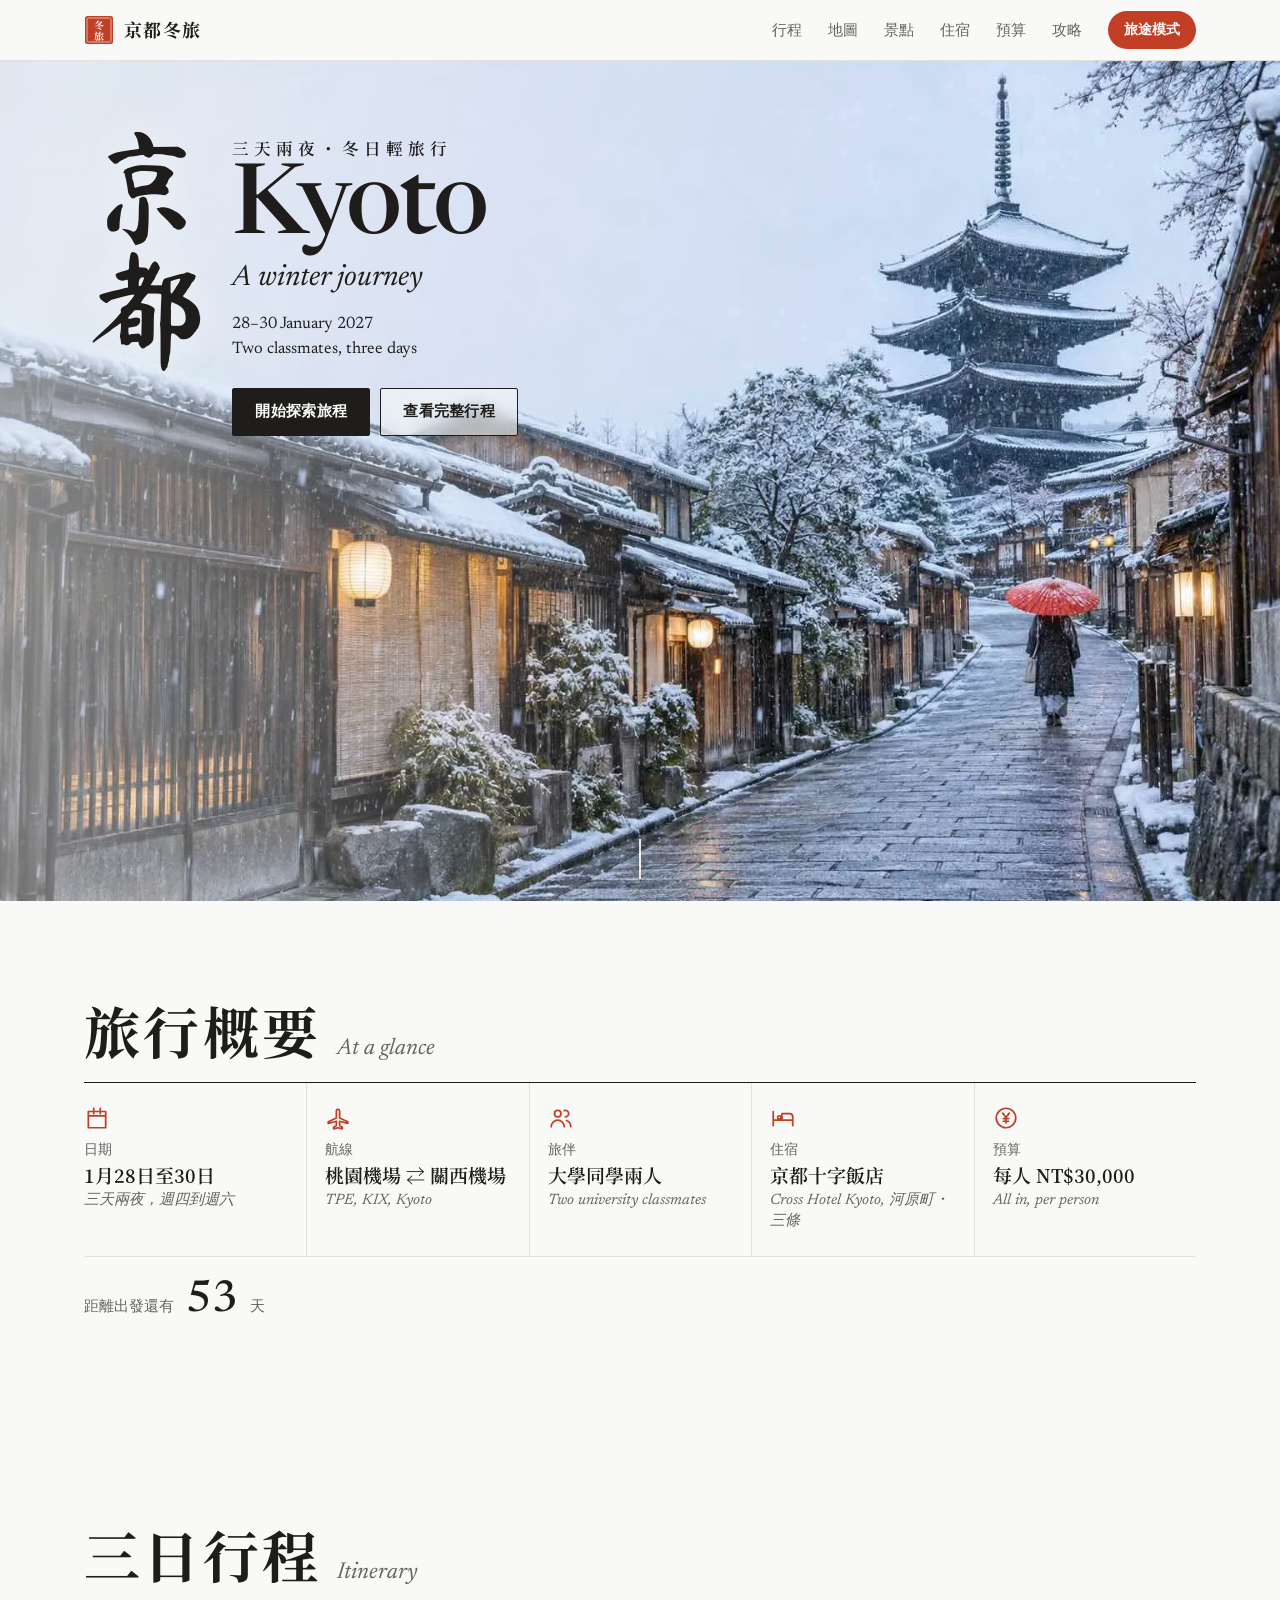
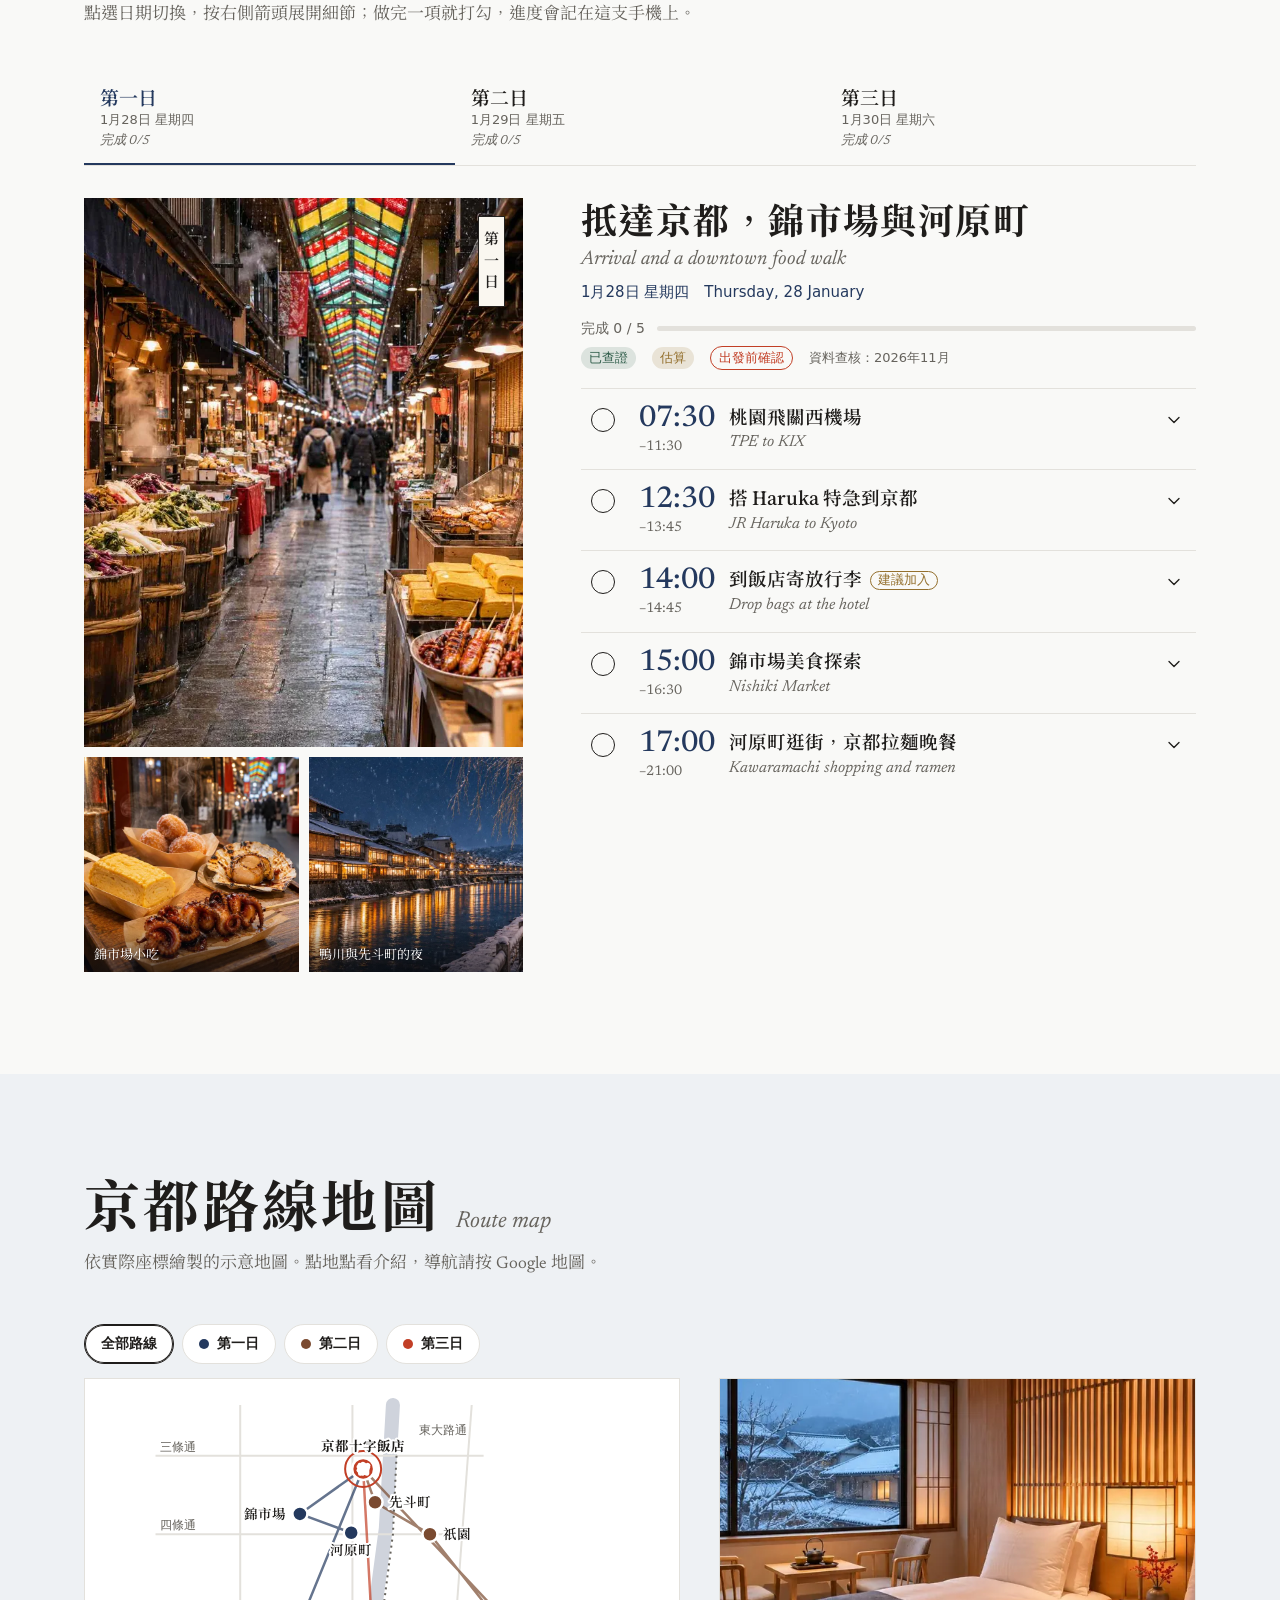
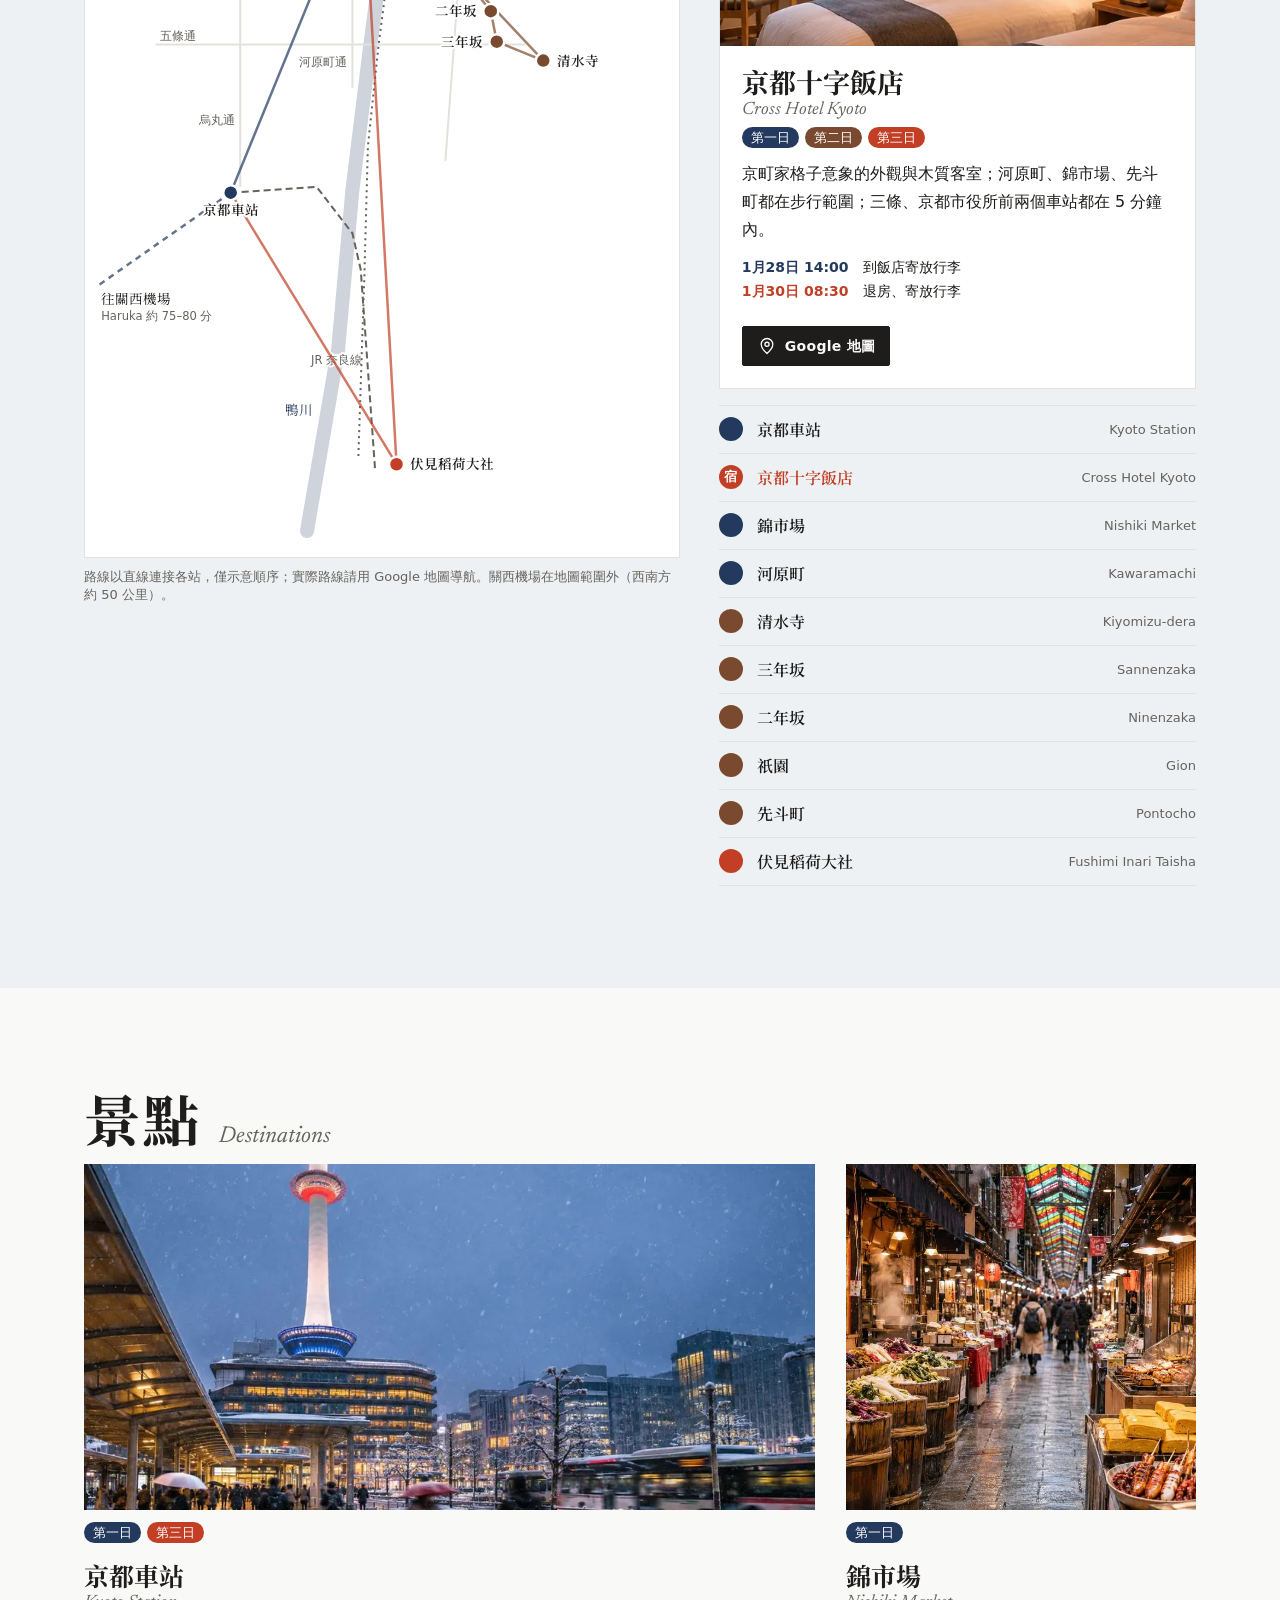
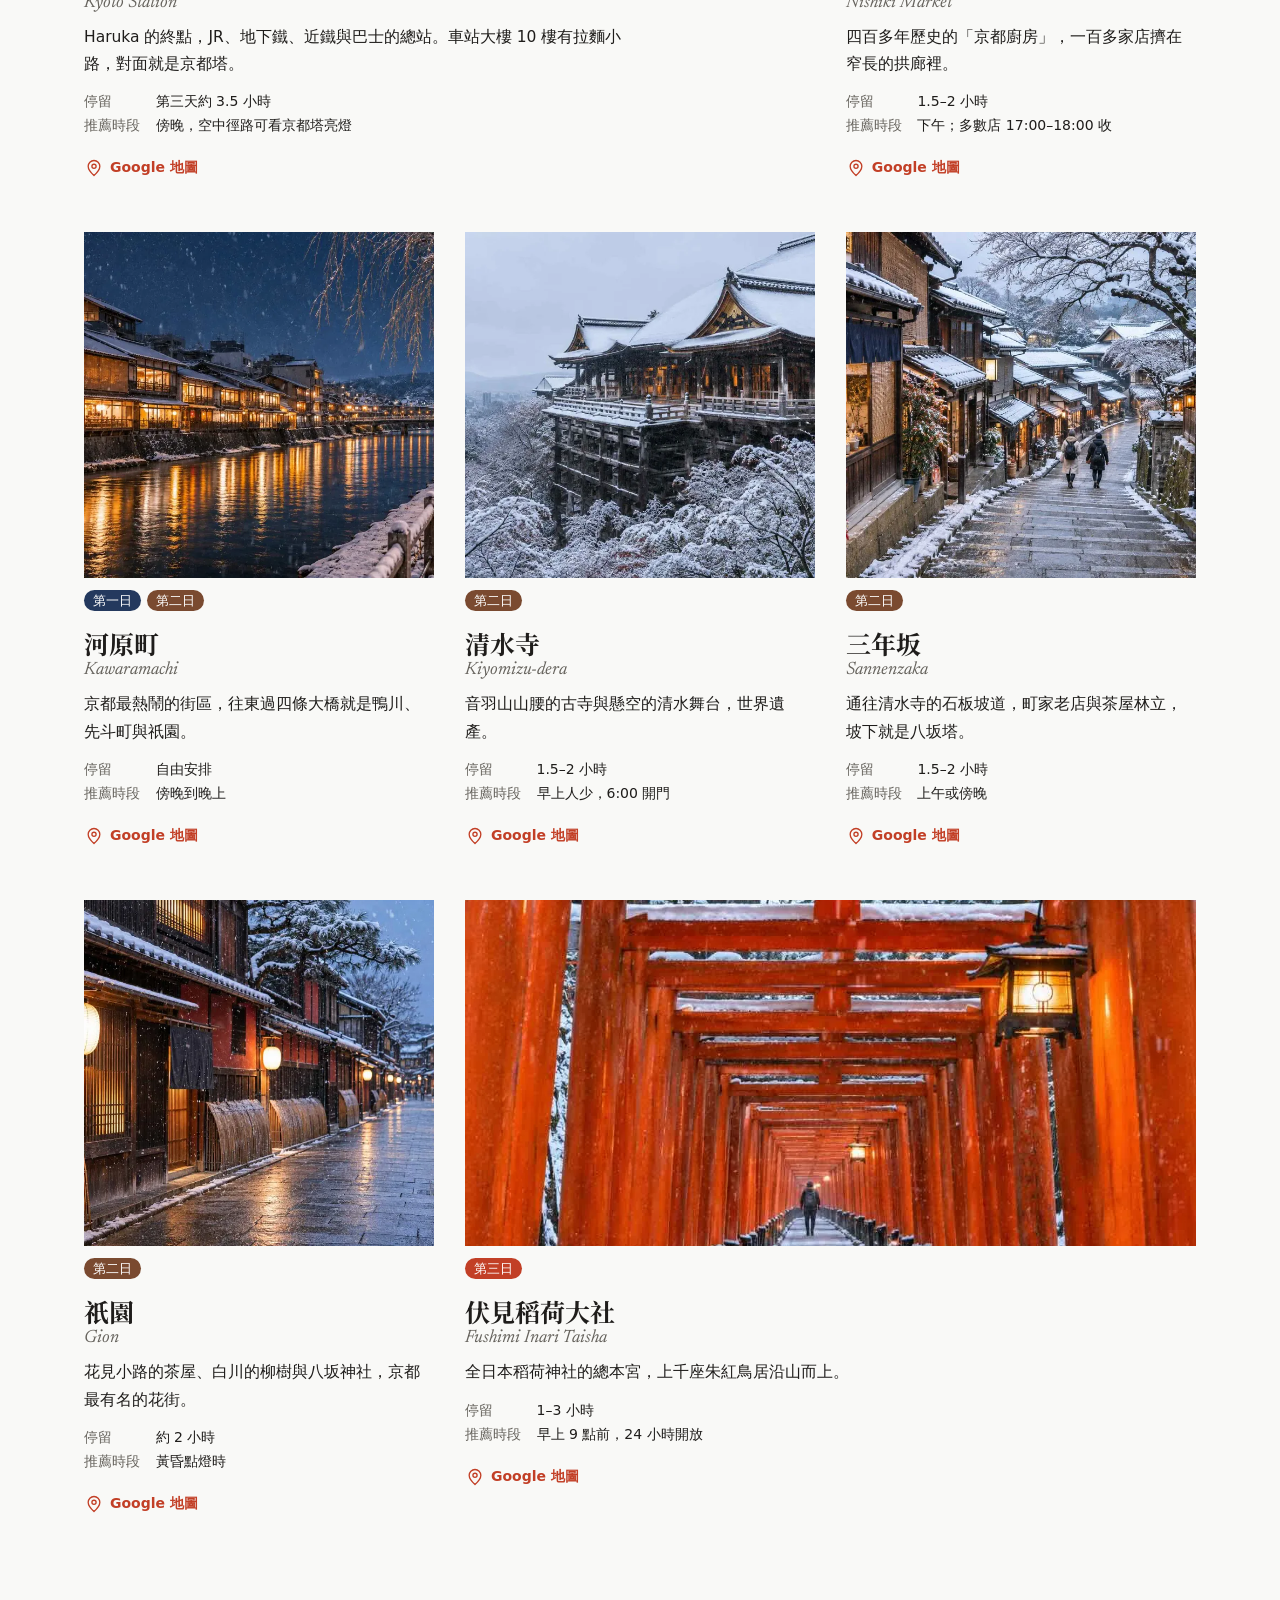
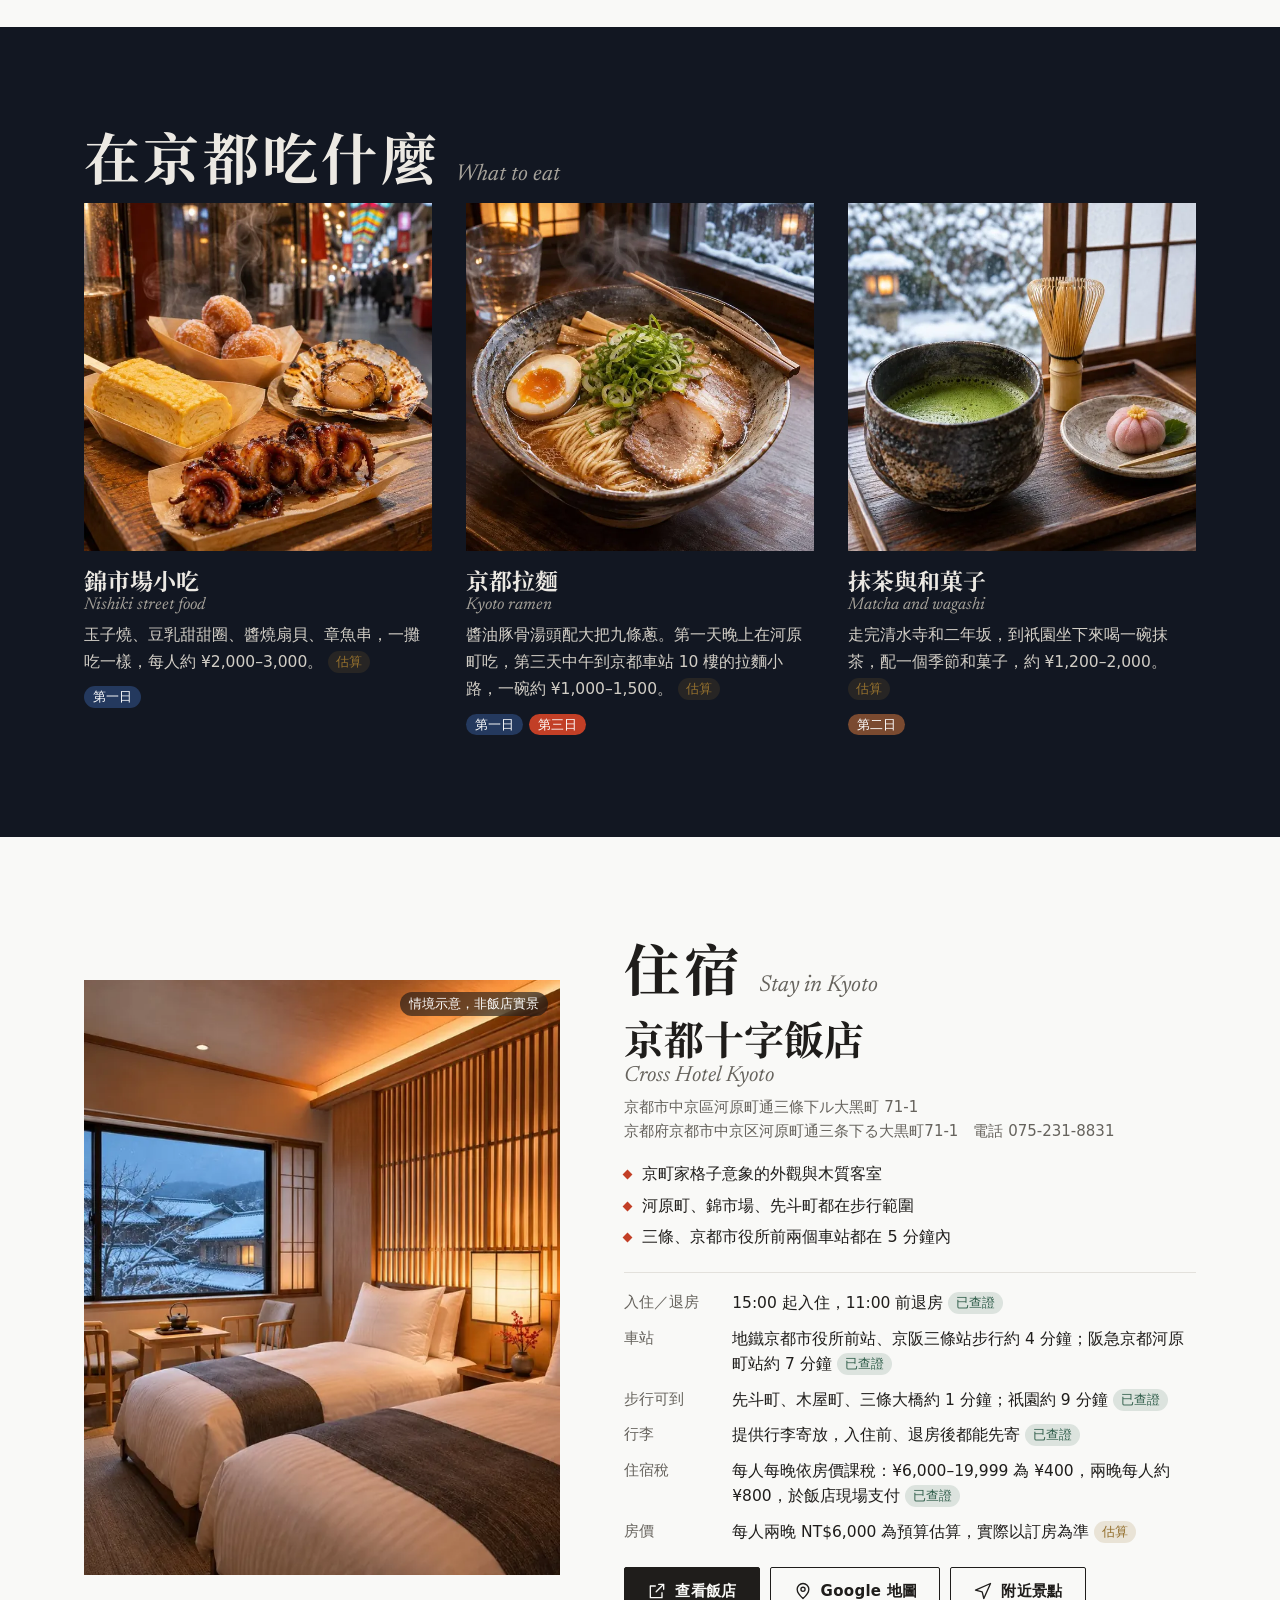
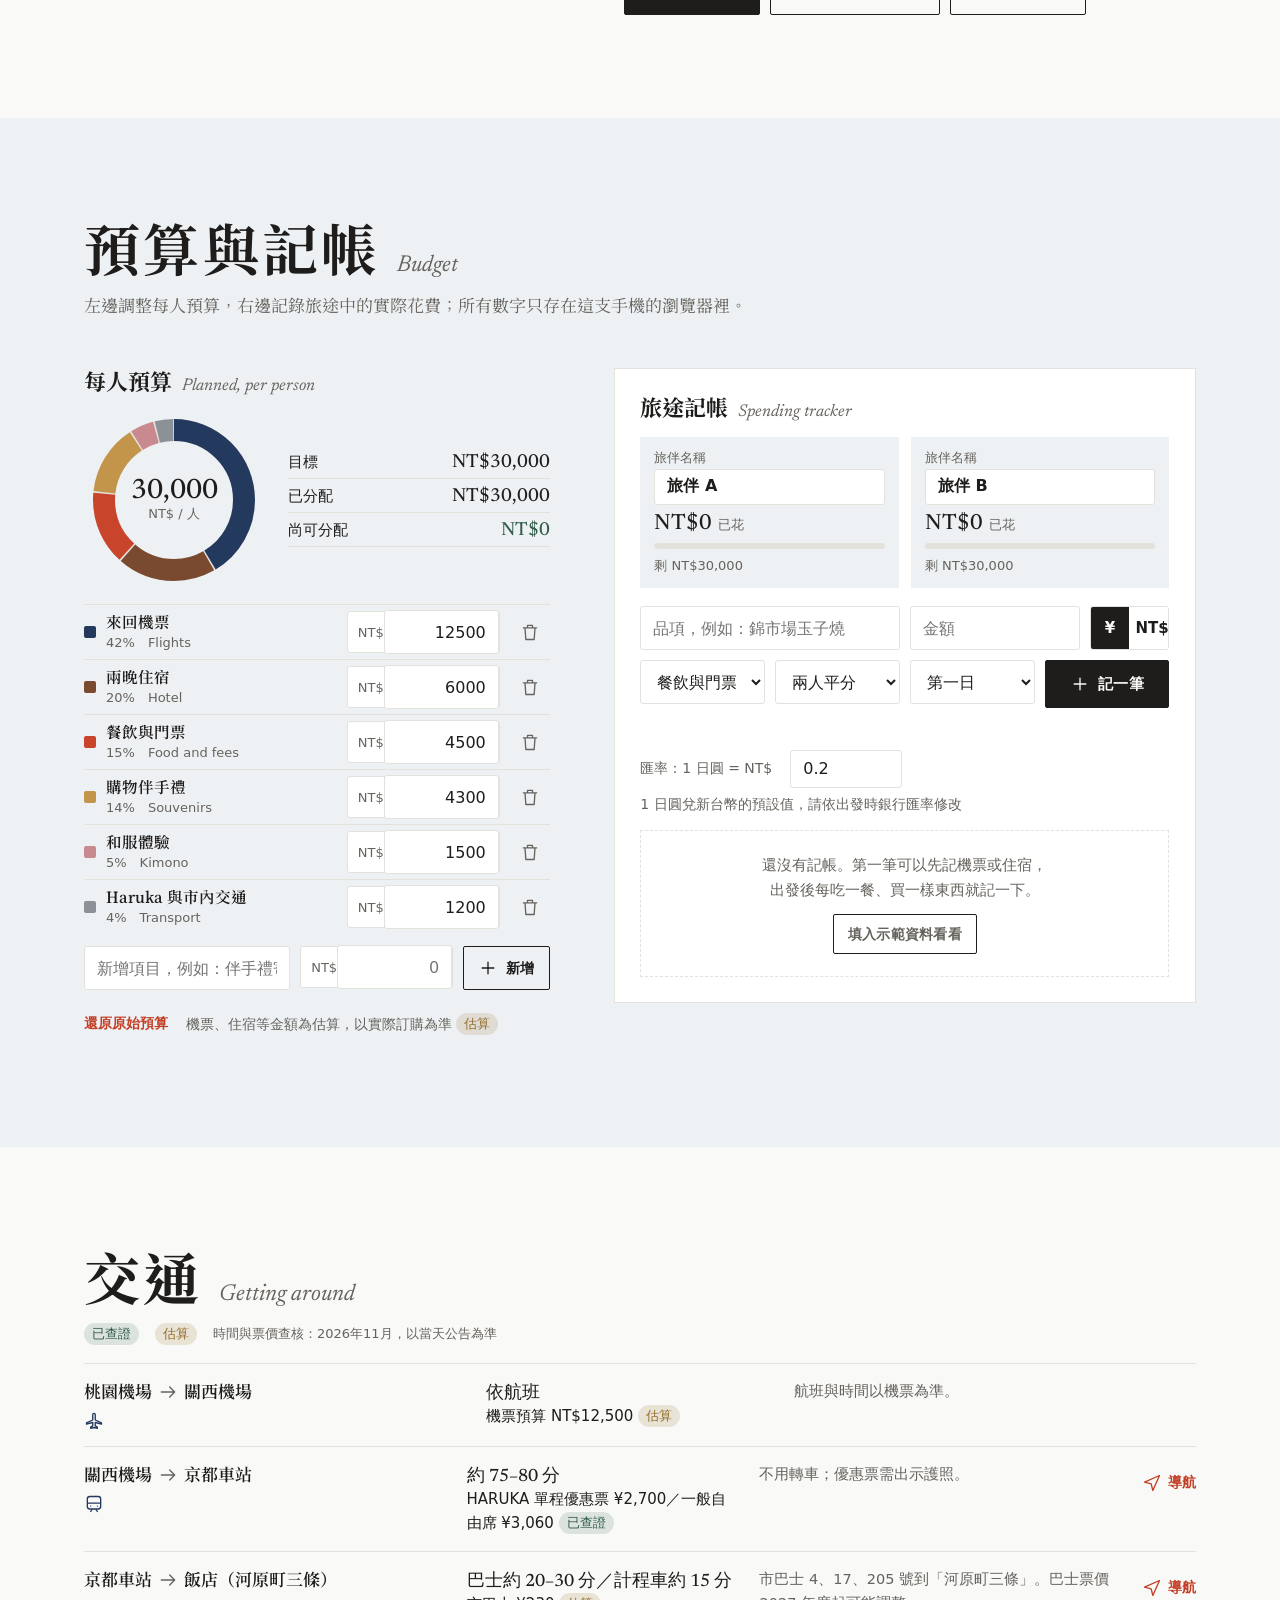
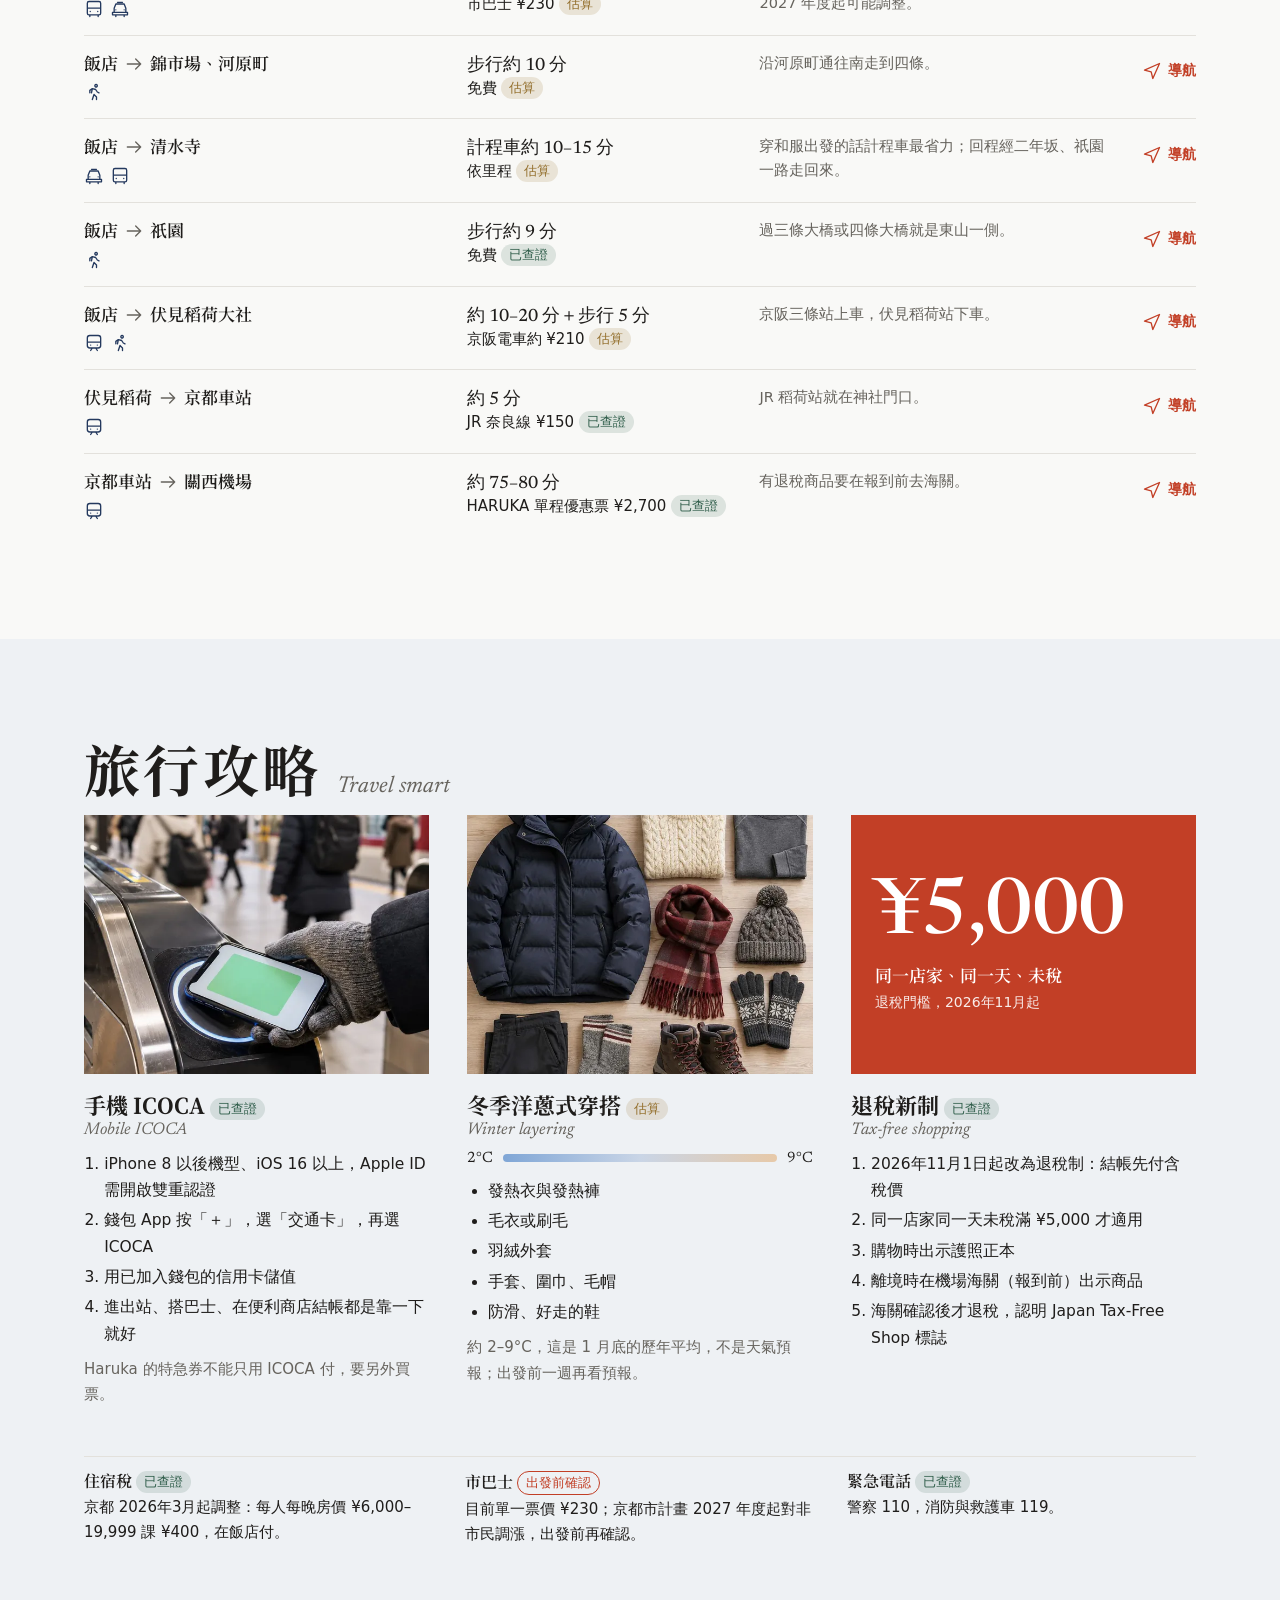
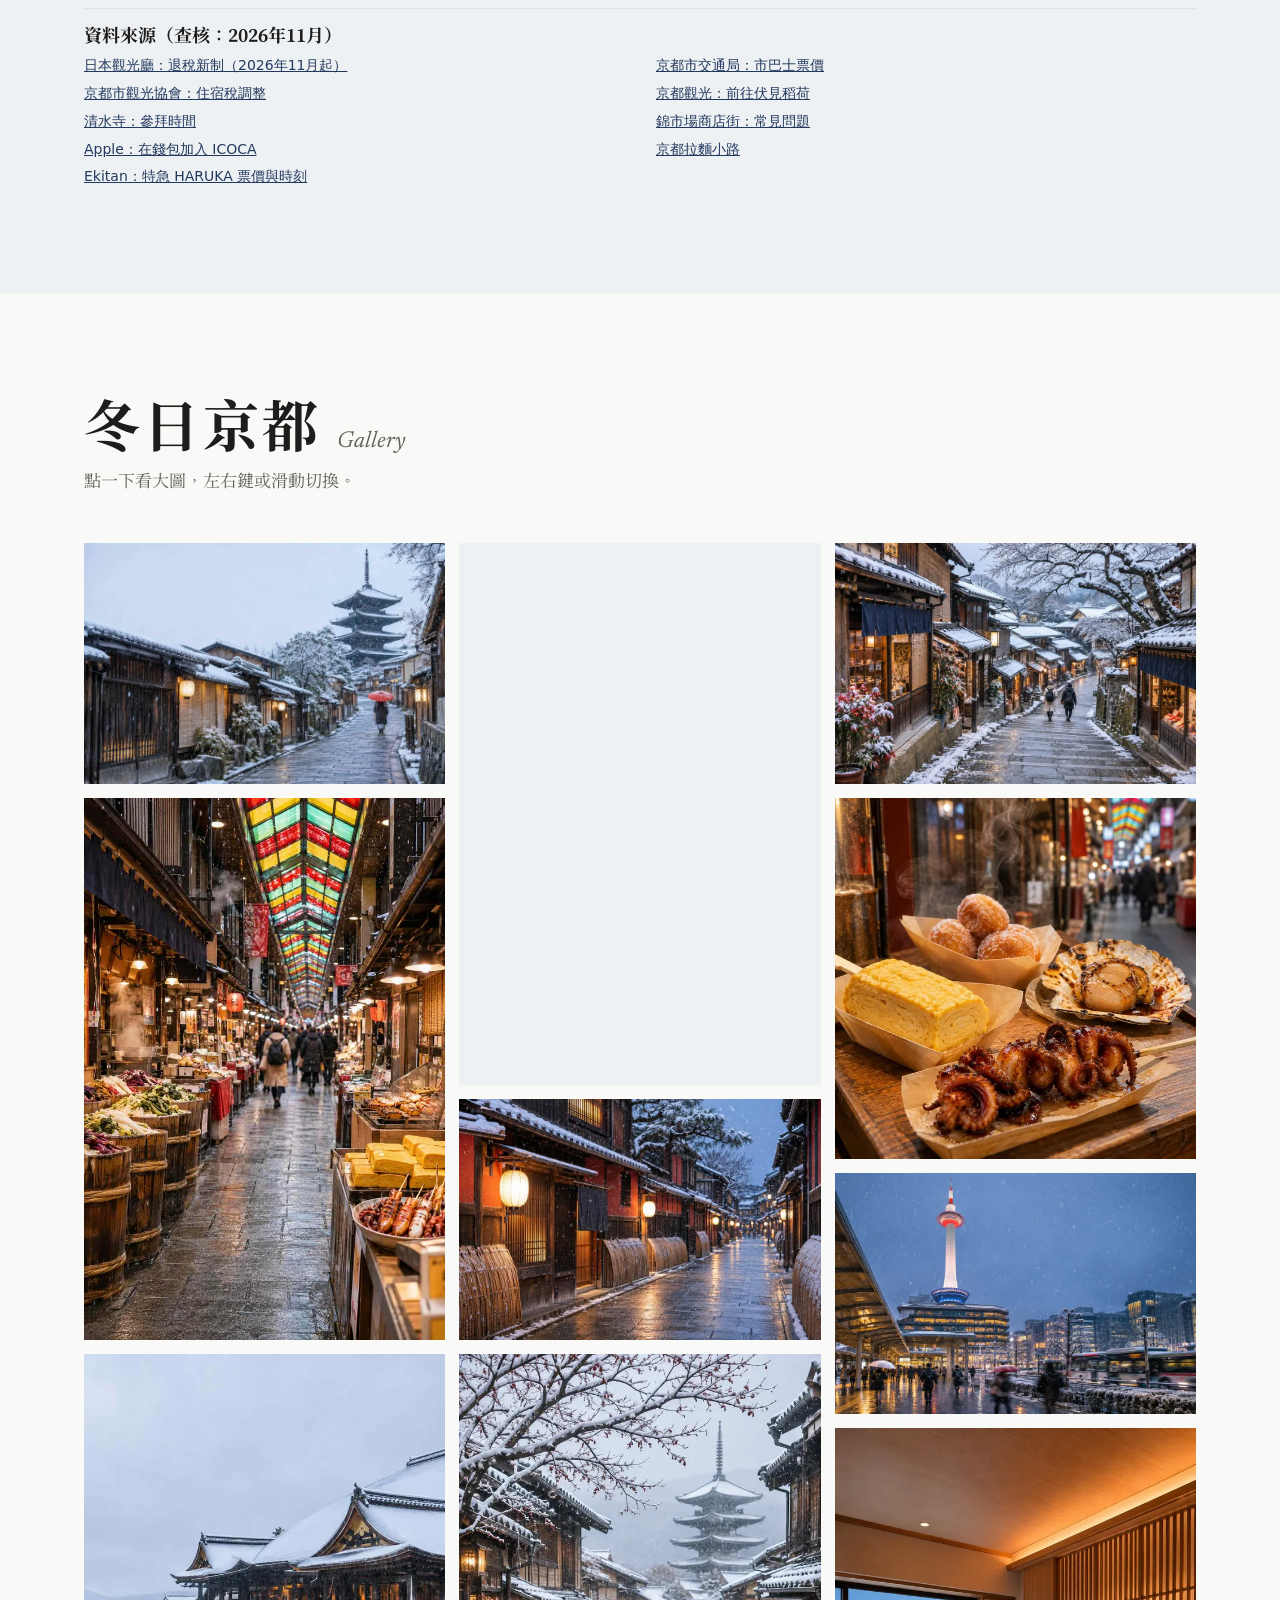
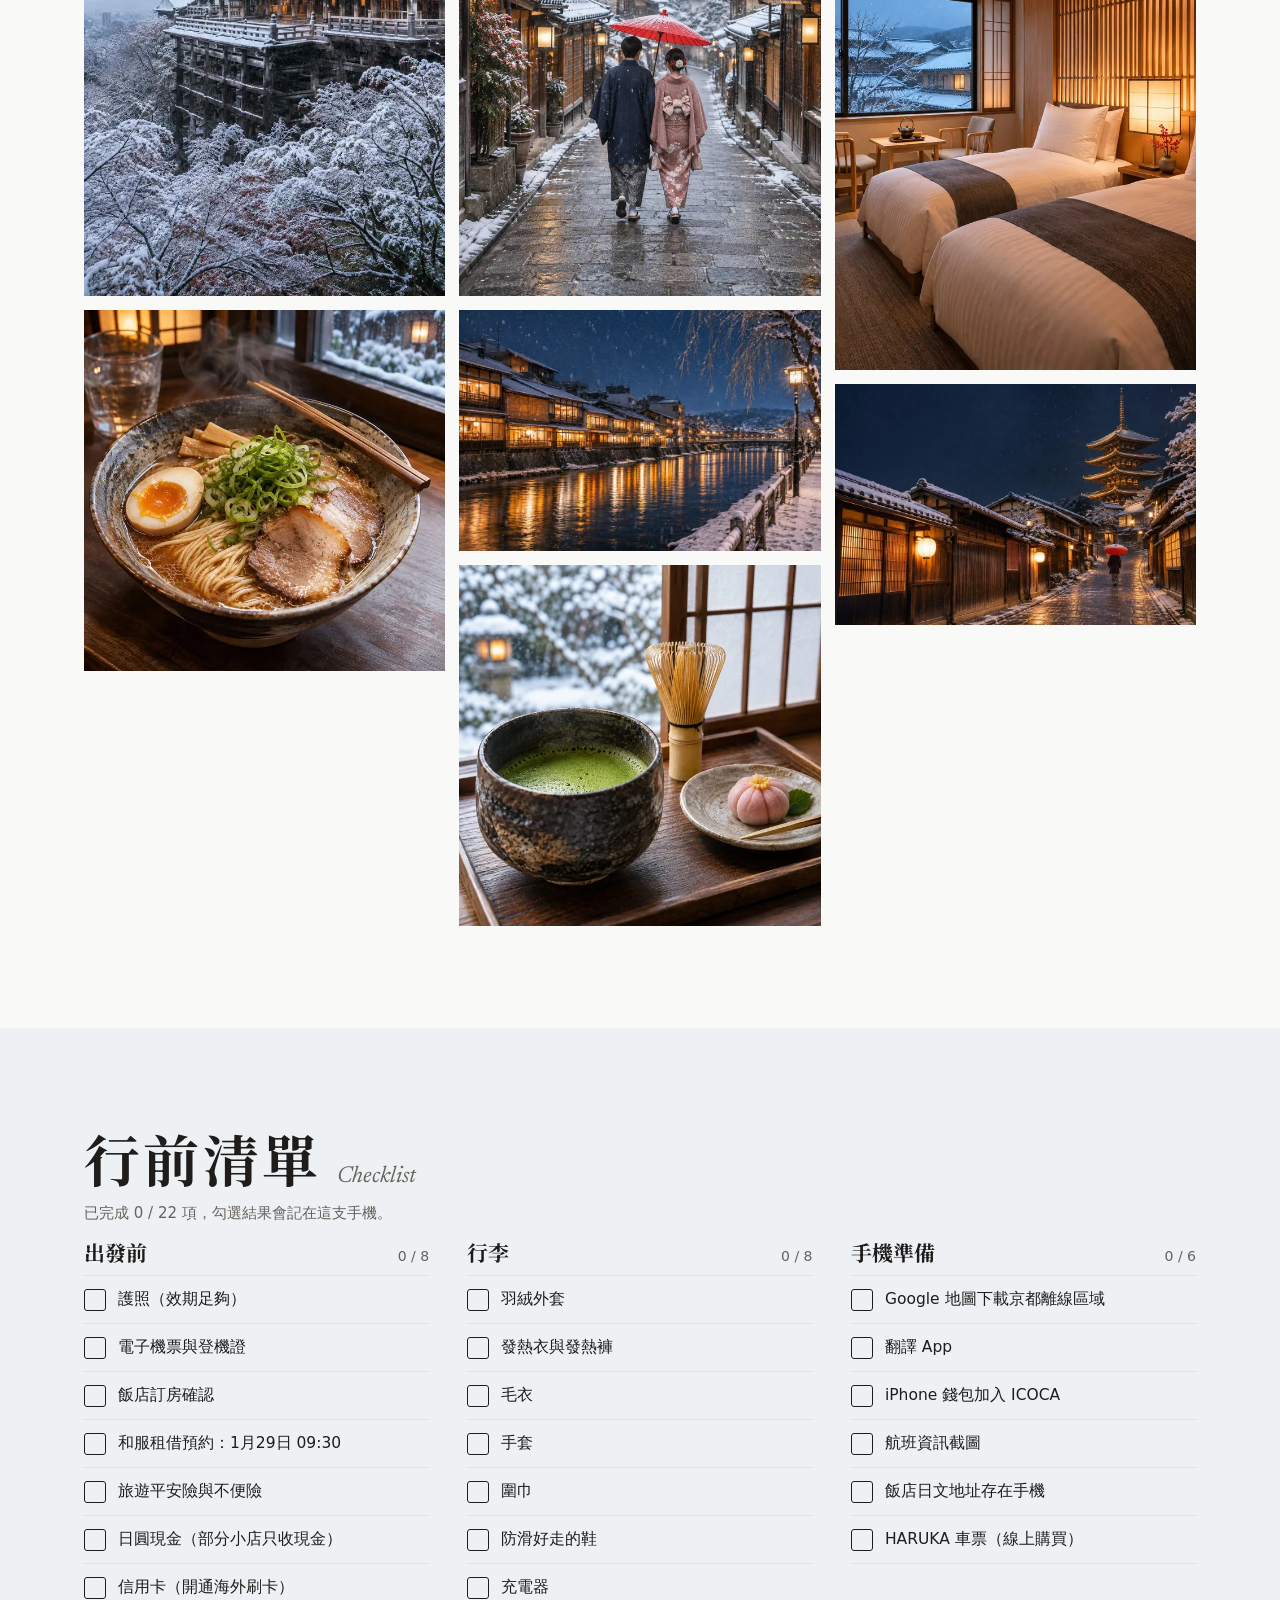
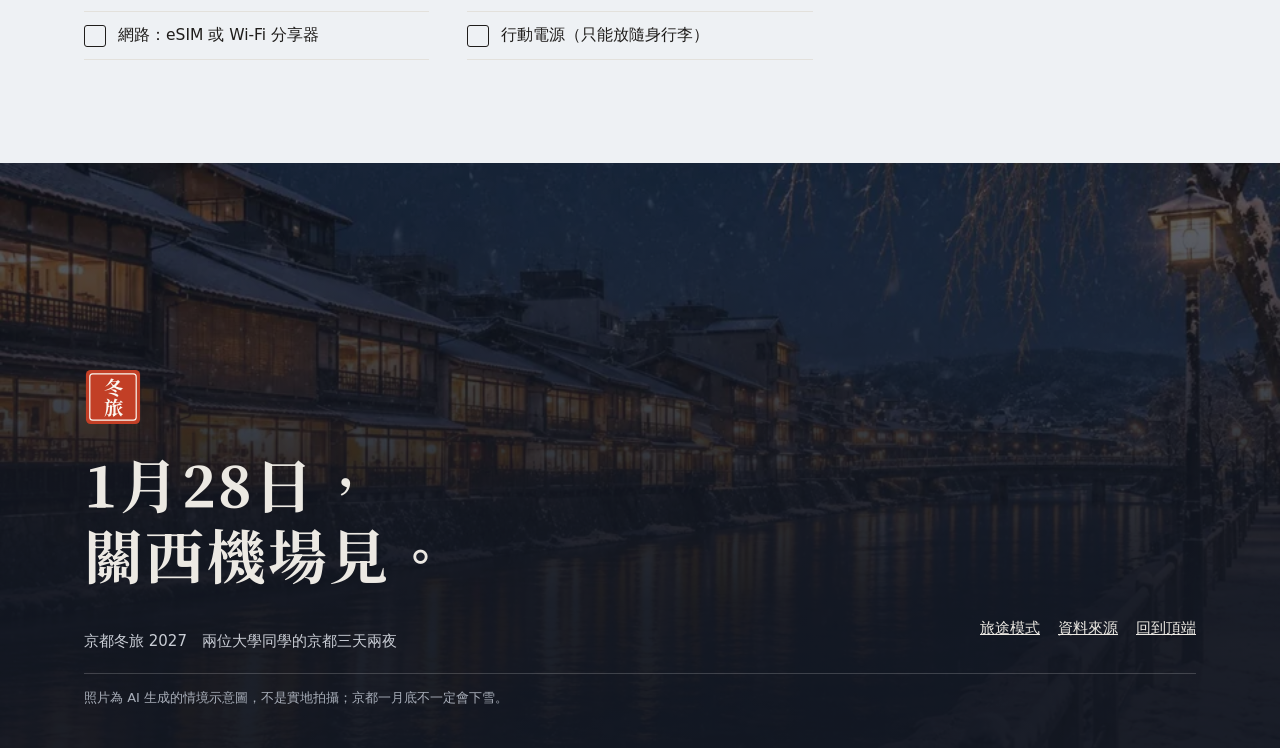
==== index.html @ efcfdda4 "京都冬旅 2027：三天兩夜旅行網站（照片版） Static site for GitHub Pages: itinerary, route map, budget tracker, travel m" ====
<!DOCTYPE html>
<html lang="zh-Hant">
<head>
<meta charset="utf-8">
<meta name="viewport" content="width=device-width, initial-scale=1">
<title>京都冬旅 2027</title>
<meta name="description" content="2027年1月28日至30日，兩位大學同學的京都三天兩夜：行程、地圖、預算記帳與旅途模式。">
<link rel="preload" href="assets/fonts/chiron-sung-sub.woff2" as="font" type="font/woff2" crossorigin>
<link rel="preload" href="assets/photos/hero-pagoda-1536.webp" as="image" media="(min-width: 1025px)">
<link rel="stylesheet" href="assets/css/style.css">
</head>
<body>
<a class="skip" href="#overview">跳到主要內容</a>

<header class="nav" id="nav">
  <div class="wrap navin">
    <a class="brand" href="#top" aria-label="京都冬旅，回到首頁"><svg viewBox="0 0 120 120" xmlns="http://www.w3.org/2000/svg" role="img" aria-label="印章 冬旅"><rect x="4" y="4" width="112" height="112" rx="10" style="fill:var(--shu,#CF4A2C)"/><rect x="12" y="12" width="96" height="96" rx="6" fill="none" stroke="#FBF7F0" stroke-width="2.5"/><text x="60" y="56" text-anchor="middle" font-size="40" font-family="Chiron Sung HK, Noto Serif TC, serif" font-weight="700" fill="#FBF7F0">冬</text><text x="60" y="98" text-anchor="middle" font-size="40" font-family="Chiron Sung HK, Noto Serif TC, serif" font-weight="700" fill="#FBF7F0">旅</text></svg><span>京都冬旅</span></a>
    <nav id="menu" aria-label="主選單">
      <ul>
        <li><a href="#itinerary" data-s="itinerary">行程</a></li>
        <li><a href="#map" data-s="map">地圖</a></li>
        <li><a href="#places" data-s="places">景點</a></li>
        <li><a href="#stay" data-s="stay">住宿</a></li>
        <li><a href="#budget" data-s="budget">預算</a></li>
        <li><a href="#smart" data-s="smart">攻略</a></li>
      </ul>
    </nav>
    <a class="modebtn" id="modeBtn" href="#travel">旅途模式</a>
    <button class="burger" id="burger" type="button" aria-expanded="false" aria-controls="menu" aria-label="開啟選單"><svg viewBox="0 0 24 24"><path d="M4 7h16M4 12h16M4 17h16"/></svg></button>
  </div>
</header>

<div id="journal">
  <section class="hero" id="top" aria-label="封面">
    <div class="hero-img" role="img" aria-label="雪中的八坂塔與二年坂，一位撐紅傘的行人走上坡道"></div>
    <div class="hero-shade" aria-hidden="true"></div>
    <canvas id="snow" aria-hidden="true"></canvas>
    <div class="wrap hero-copy">
      <h1 class="brush">京都</h1>
      <div class="hero-side">
        <p class="kicker">三天兩夜・冬日輕旅行</p>
        <p class="kyoto">Kyoto</p>
        <p class="journey">A winter journey</p>
        <p class="hmeta">28–30 January 2027<br>Two classmates, three days</p>
        <div class="cta"><a class="btn solid" href="#overview">開始探索旅程</a><a class="btn glass" href="#itinerary">查看完整行程</a></div>
      </div>
    </div>
    <a class="cue" href="#overview" aria-label="往下看旅行概要"><i></i></a>
  </section>

  <section class="band" id="overview" aria-labelledby="h-overview">
    <div class="wrap">
      <div class="sh"><h2 id="h-overview">旅行概要</h2><span>At a glance</span></div>
      <div id="overviewBox"></div>
    </div>
  </section>

  <section class="band" id="itinerary" aria-labelledby="h-it">
    <div class="wrap">
      <div class="sh"><h2 id="h-it">三日行程</h2><span>Itinerary</span></div>
      <p class="lead">點選日期切換，按右側箭頭展開細節；做完一項就打勾，進度會記在這支手機上。</p>
      <div id="itBox"></div>
    </div>
  </section>

  <section class="band tint" id="map" aria-labelledby="h-map">
    <div class="wrap">
      <div class="sh"><h2 id="h-map">京都路線地圖</h2><span>Route map</span></div>
      <p class="lead">依實際座標繪製的示意地圖。點地點看介紹，導航請按 Google 地圖。</p>
      <div id="mapBox"></div>
    </div>
  </section>

  <section class="band" id="places" aria-labelledby="h-places">
    <div class="wrap">
      <div class="sh"><h2 id="h-places">景點</h2><span>Destinations</span></div>
      <div id="placesBox"></div>
    </div>
  </section>

  <section class="band ink" id="food" aria-labelledby="h-food">
    <div class="wrap">
      <div class="sh"><h2 id="h-food">在京都吃什麼</h2><span>What to eat</span></div>
      <div id="foodBox"></div>
    </div>
  </section>

  <section class="band" id="stay" aria-labelledby="h-stay">
    <div class="wrap" id="stayBox"></div>
  </section>

  <section class="band tint" id="budget" aria-labelledby="h-budget">
    <div class="wrap">
      <div class="sh"><h2 id="h-budget">預算與記帳</h2><span>Budget</span></div>
      <p class="lead">左邊調整每人預算，右邊記錄旅途中的實際花費；所有數字只存在這支手機的瀏覽器裡。</p>
      <div id="budgetBox"></div>
    </div>
  </section>

  <section class="band" id="transport" aria-labelledby="h-tr">
    <div class="wrap">
      <div class="sh"><h2 id="h-tr">交通</h2><span>Getting around</span></div>
      <div id="trBox"></div>
    </div>
  </section>

  <section class="band tint" id="smart" aria-labelledby="h-smart">
    <div class="wrap">
      <div class="sh"><h2 id="h-smart">旅行攻略</h2><span>Travel smart</span></div>
      <div id="smartBox"></div>
    </div>
  </section>

  <section class="band" id="gallery" aria-labelledby="h-gal">
    <div class="wrap">
      <div class="sh"><h2 id="h-gal">冬日京都</h2><span>Gallery</span></div>
      <p class="lead">點一下看大圖，左右鍵或滑動切換。</p>
      <div id="galBox"></div>
    </div>
  </section>

  <section class="band tint" id="checklist" aria-labelledby="h-cl">
    <div class="wrap">
      <div class="sh"><h2 id="h-cl">行前清單</h2><span>Checklist</span></div>
      <div id="clBox"></div>
    </div>
  </section>

  <footer class="foot">
    <div class="foot-img" aria-hidden="true"></div>
    <div class="wrap footin">
      <div class="fseal"><svg viewBox="0 0 120 120" xmlns="http://www.w3.org/2000/svg" role="img" aria-label="印章 冬旅"><rect x="4" y="4" width="112" height="112" rx="10" style="fill:var(--shu,#CF4A2C)"/><rect x="12" y="12" width="96" height="96" rx="6" fill="none" stroke="#FBF7F0" stroke-width="2.5"/><text x="60" y="56" text-anchor="middle" font-size="40" font-family="Chiron Sung HK, Noto Serif TC, serif" font-weight="700" fill="#FBF7F0">冬</text><text x="60" y="98" text-anchor="middle" font-size="40" font-family="Chiron Sung HK, Noto Serif TC, serif" font-weight="700" fill="#FBF7F0">旅</text></svg></div>
      <p class="fbig">1月28日，<br>關西機場見。</p>
      <p class="fs">京都冬旅 2027　兩位大學同學的京都三天兩夜</p>
      <div class="flinks"><a href="#travel">旅途模式</a><a href="#sources">資料來源</a><a href="#top">回到頂端</a></div>
      <p class="fnote" id="photoNote"></p>
    </div>
  </footer>
</div>

<main id="travel" class="travel" hidden aria-label="旅途模式"></main>

<button class="totop" id="totop" type="button" aria-label="回到頂端"><svg viewBox="0 0 24 24"><path d="M12 19V5M5 12l7-7 7 7"/></svg><span>回到頂端</span></button>

<div class="lb" id="lb" hidden role="dialog" aria-modal="true" aria-label="照片大圖">
  <button class="lbx" id="lbClose" type="button" aria-label="關閉">×</button>
  <button class="lbp" id="lbPrev" type="button" aria-label="上一張">‹</button>
  <figure><img id="lbImg" alt=""><figcaption id="lbCap"></figcaption></figure>
  <button class="lbn" id="lbNext" type="button" aria-label="下一張">›</button>
</div>

<script src="assets/js/data.js"></script>
<script src="assets/js/app.js"></script>
</body>
</html>
---- assets/css/style.css ----
/* VOICE  everyday travel tool dressed as a premium travel magazine: hushed, wintry, exact
   IDEA   a Japanese travel quarterly's Kyoto issue that doubles as the trip's working notebook
   PICTURE full-bleed snow photograph of the Yasaka pagoda; one photograph leads every day, place and dish
   COLOUR snow white ground, sumi ink, shu vermilion accent; konjo, hiwada and shu mark days 1-3; pine green marks verified facts
   TYPE   Chiron Sung HK for Chinese, Newsreader for English and figures, Ma Shan Zheng only for the 京都 title, system sans for controls
   LAYOUT laptop: photo fills the first screen, title in the empty sky; bands alternate white, mist and night. phone: one column, sticky day tabs */
@font-face{font-family:"Chiron Sung HK";src:url(../fonts/chiron-sung-sub.woff2) format("woff2");font-weight:300 900;font-display:swap}
@font-face{font-family:"Newsreader";src:url(../fonts/newsreader-sub.woff2) format("woff2");font-weight:300 800;font-style:normal;font-display:swap}
@font-face{font-family:"Newsreader";src:url(../fonts/newsreader-italic-sub.woff2) format("woff2");font-weight:300 800;font-style:italic;font-display:swap}
@font-face{font-family:"Ma Shan Zheng";src:url(../fonts/mashanzheng-kyoto.woff2) format("woff2");font-display:block}

:root{color-scheme:light dark;
--bg:light-dark(#F9F9F7,#111318);--ink:light-dark(#1F1D1B,#ECE9E3);--mute:light-dark(#66635D,#A6A29A);--line:light-dark(#E3E1DC,#2A2D34);
--tint:light-dark(#EEF1F4,#171A21);--card:light-dark(#FFFFFF,#1A1D25);--night:#121722;
--shu:light-dark(#C23F26,#EB6C51);--konjo:light-dark(#24395E,#9AB0DD);--hiwada:light-dark(#7A4A30,#D6A381);--pine:light-dark(#2F5D4A,#86C2A5);--gold:light-dark(#94702E,#D9B26A);
--d1:var(--konjo);--d2:var(--hiwada);--d3:var(--shu);
--zh:"Chiron Sung HK","Noto Serif TC","Songti TC",serif;--serif:"Newsreader","Chiron Sung HK","Noto Serif TC","Songti TC",serif;--latin:"Newsreader",Georgia,serif;
--sans:system-ui,-apple-system,"PingFang TC","Noto Sans TC","Microsoft JhengHei",sans-serif;--navh:60px}
:root[data-theme=light]{color-scheme:light}
:root[data-theme=dark]{color-scheme:dark}
*{box-sizing:border-box;min-width:0}
html{scroll-behavior:smooth;scroll-padding-top:calc(var(--navh) + 8px)}
body{margin:0;background:var(--bg);color:var(--ink);font:17px/1.75 var(--serif);overflow-x:clip;-webkit-font-smoothing:antialiased}
img{max-width:100%;height:auto;display:block}
a{color:inherit}
button{font:inherit;color:inherit}
svg.i{width:20px;height:20px;fill:none;stroke:currentColor;stroke-width:1.6;stroke-linecap:round;stroke-linejoin:round;flex:none}
.wrap{max-width:1240px;margin:0 auto;padding-left:max(5vw,16px,env(safe-area-inset-left,0px));padding-right:max(5vw,16px,env(safe-area-inset-right,0px))}
.band{padding-top:clamp(56px,8vw,120px);padding-bottom:clamp(56px,8vw,120px)}
.tint{background:var(--tint)}
.ink{background:var(--night);color:#ECE9E3;--ink:#ECE9E3;--mute:#A6A29A;--line:#2A2F3B;--card:#1A1F2B}
.skip{position:absolute;left:-999px;top:8px;background:var(--ink);color:var(--bg);padding:8px 14px;z-index:99}
.skip:focus{left:8px}
:focus-visible{outline:2px solid var(--shu);outline-offset:3px}

/* photographs */
.ph{position:relative;overflow:hidden;background:var(--tint);margin:0}
.ph img{width:100%;height:100%;object-fit:cover}
.ph .cap{position:absolute;left:0;right:0;bottom:0;padding:44px 16px 12px;background:linear-gradient(transparent,rgba(10,12,18,.62));color:#fff;font:14px/1.4 var(--zh)}
.ph .cap i{font:italic 14px var(--latin);opacity:.85;margin-left:8px}
.cart{position:absolute;top:18px;left:18px;writing-mode:vertical-rl;background:#FAF7F0;color:#23211F;border:1.5px solid #23211F;padding:12px 5px;font:600 15px/1 var(--zh);letter-spacing:.24em;box-shadow:3px 3px 0 rgba(0,0,0,.25);z-index:1}
.cart.r{left:auto;right:18px}
.ai{position:absolute;top:12px;right:12px;padding:2px 9px;border-radius:99px;background:rgba(15,17,22,.6);color:#fff;font:12.5px/1.6 var(--sans);backdrop-filter:blur(6px);-webkit-backdrop-filter:blur(6px)}

/* section heads */
.sh{display:flex;align-items:baseline;flex-wrap:wrap;gap:2px 16px;margin:0 0 12px}
.sh h2{margin:0;font:700 clamp(36px,4.4vw,56px)/1.1 var(--zh);letter-spacing:.06em}
.sh span{font:italic 400 clamp(19px,1.8vw,24px)/1.2 var(--latin);color:var(--mute)}
.lead{max-width:40em;margin:0 0 clamp(26px,3.6vw,44px);color:var(--mute)}

/* buttons, tags */
.btn{display:inline-flex;align-items:center;justify-content:center;gap:8px;min-height:48px;padding:0 22px;border-radius:2px;border:1.5px solid var(--ink);background:transparent;text-decoration:none;font:600 15px/1 var(--sans);cursor:pointer;white-space:nowrap;letter-spacing:.02em}
.btn.solid{background:var(--ink);color:var(--bg)}
.btn.shu{background:var(--shu);border-color:var(--shu);color:#fff}
.btn.glass{background:color-mix(in srgb,var(--bg) 55%,transparent);backdrop-filter:blur(8px);-webkit-backdrop-filter:blur(8px)}
.btn.sm{min-height:40px;padding:0 14px;font-size:14px}
.btn:hover{filter:brightness(1.12)}
.link{display:inline-flex;align-items:center;gap:6px;min-height:40px;font:600 14px var(--sans);color:var(--shu);text-decoration:none;border-bottom:1px solid transparent}
.link:hover{border-bottom-color:currentColor}
.tag{display:inline-flex;align-items:center;gap:4px;padding:1px 8px;border-radius:99px;font:12.5px/1.6 var(--sans);white-space:nowrap;vertical-align:1px}
.tag.v{background:color-mix(in srgb,var(--pine) 14%,transparent);color:var(--pine)}
.tag.e{background:color-mix(in srgb,var(--gold) 16%,transparent);color:var(--gold)}
.tag.c{border:1px solid var(--shu);color:var(--shu)}
.legendtags{display:flex;flex-wrap:wrap;gap:8px 16px;align-items:center;font:13px var(--sans);color:var(--mute);margin:0 0 18px}

/* nav */
.nav{position:sticky;top:0;z-index:40;background:color-mix(in srgb,var(--bg) 90%,transparent);backdrop-filter:blur(12px);-webkit-backdrop-filter:blur(12px);border-bottom:1px solid var(--line)}
.navin{display:flex;align-items:center;gap:14px;height:var(--navh)}
.brand{display:flex;align-items:center;gap:10px;text-decoration:none;font:700 18px var(--zh);letter-spacing:.08em;flex:none}
.brand svg{width:30px;height:30px}
#menu{margin-left:auto}
#menu ul{display:flex;gap:2px;list-style:none;margin:0;padding:0}
#menu a{display:flex;align-items:center;min-height:44px;padding:0 12px;text-decoration:none;font:15px var(--sans);color:var(--mute)}
#menu a:hover,#menu a.on{color:var(--ink)}
#menu a.on{box-shadow:inset 0 -2px 0 var(--shu)}
.modebtn{display:inline-flex;align-items:center;min-height:38px;padding:0 16px;border-radius:99px;background:var(--shu);color:#fff;text-decoration:none;font:600 14px var(--sans);white-space:nowrap}
.burger{display:none;width:44px;height:44px;border:0;background:transparent;cursor:pointer;padding:10px}
.burger svg{width:24px;height:24px;fill:none;stroke:currentColor;stroke-width:1.8;stroke-linecap:round}
@media(max-width:900px){
  .burger{display:block}
  #menu{position:absolute;top:var(--navh);left:0;right:0;background:var(--bg);border-bottom:1px solid var(--line);display:none;margin:0}
  #menu.open{display:block}
  #menu ul{flex-direction:column;padding:8px max(5vw,16px) 16px}
  #menu a{font-size:17px;min-height:50px;border-bottom:1px solid var(--line)}
  #menu a.on{box-shadow:none;color:var(--shu)}
  .modebtn{margin-left:auto}
}
@media(max-width:400px){.brand span{display:none}}

/* hero */
.hero{position:relative;height:calc(100svh - var(--navh));min-height:560px;max-height:1000px;overflow:hidden;background:#C9D0D8}
.hero-img{position:absolute;inset:0;background:url(../photos/hero-pagoda-1536.webp) 60% 45%/cover no-repeat}
:root[data-theme=dark] .hero-img{background-image:url(../photos/hero-night-1536.webp)}
@media (prefers-color-scheme:dark){:root:not([data-theme=light]) .hero-img{background-image:url(../photos/hero-night-1536.webp)}}
@media(max-width:1024px){.hero-img{background-image:url(../photos/hero-pagoda-1024.webp)}:root[data-theme=dark] .hero-img{background-image:url(../photos/hero-night-1024.webp)}}
@media(max-width:1024px) and (prefers-color-scheme:dark){:root:not([data-theme=light]) .hero-img{background-image:url(../photos/hero-night-1024.webp)}}
.hero-shade{position:absolute;inset:0;background:linear-gradient(105deg,color-mix(in srgb,var(--bg) 62%,transparent) 0%,color-mix(in srgb,var(--bg) 22%,transparent) 38%,transparent 60%)}
#snow{position:absolute;inset:0;width:100%;height:100%;pointer-events:none}
.hero-copy{position:relative;z-index:2;display:grid;grid-template-columns:auto auto;justify-content:start;align-items:start;column-gap:clamp(14px,2vw,32px);padding-top:clamp(28px,7vh,84px)}
.brush{margin:0;writing-mode:vertical-rl;font:400 clamp(84px,9.6vw,164px)/1 "Ma Shan Zheng",var(--zh);color:var(--ink);text-shadow:0 0 40px color-mix(in srgb,var(--bg) 70%,transparent)}
.hero-side{padding-top:clamp(6px,1vw,14px);color:var(--ink)}
.kicker{margin:0 0 6px;font:600 clamp(15px,1.3vw,18px)/1.4 var(--zh);letter-spacing:.3em}
.kyoto{margin:0;font:500 clamp(58px,7.6vw,124px)/.92 var(--latin);letter-spacing:-.03em}
.journey{margin:6px 0 0;font:italic 400 clamp(22px,2.3vw,34px)/1.1 var(--latin)}
.hmeta{margin:18px 0 0;font:400 clamp(16px,1.3vw,19px)/1.5 var(--latin)}
.cta{display:flex;flex-wrap:wrap;gap:10px;margin-top:26px}
.cue{position:absolute;left:50%;bottom:20px;z-index:3;width:44px;height:44px;margin-left:-22px;display:grid;place-items:center}
.cue i{width:1.5px;height:40px;background:#fff;opacity:.85;box-shadow:0 0 6px rgba(0,0,0,.4)}
@media(max-width:1024px){.hero-img{background-position:74% 40%}}
@media(max-width:600px){.hero{height:calc(100svh - var(--navh));max-height:760px}.hero-copy{position:absolute;inset:0;grid-template-columns:auto minmax(0,1fr);align-content:start}.kyoto{font-size:56px}.journey{font-size:21px}.kicker{letter-spacing:.16em;font-size:14px}.hero-shade{background:linear-gradient(180deg,color-mix(in srgb,var(--bg) 55%,transparent) 0%,color-mix(in srgb,var(--bg) 20%,transparent) 45%,transparent 70%)}.cta{position:absolute;left:max(5vw,16px);right:max(5vw,16px);bottom:76px;margin:0}.cta .btn{flex:1}}

/* overview */
.facts{display:grid;grid-template-columns:repeat(5,minmax(0,1fr));border-top:1.5px solid var(--ink);border-bottom:1px solid var(--line)}
.fact{padding:22px 18px 24px 0;display:grid;gap:4px;align-content:start}
.fact+.fact{padding-left:18px;border-left:1px solid var(--line)}
.fact svg{width:26px;height:26px;color:var(--shu);margin-bottom:6px}
.fact dt{font:14px var(--sans);color:var(--mute)}
.fact dd{margin:0;font:600 19px/1.4 var(--zh)}
.fact dd small{display:block;font:italic 400 15px/1.4 var(--latin);color:var(--mute)}
.count{display:flex;align-items:baseline;flex-wrap:wrap;gap:6px 12px;margin:22px 0 0;font:15px var(--sans);color:var(--mute)}
.count b{font:500 44px/1 var(--latin);color:var(--ink);font-variant-numeric:lining-nums}
@media(max-width:960px){.facts{grid-template-columns:repeat(2,minmax(0,1fr))}.fact,.fact+.fact{padding:18px 14px 18px 0;border-left:0;border-top:1px solid var(--line)}.fact:nth-child(even){padding-left:14px;border-left:1px solid var(--line)}.fact:nth-child(-n+2){border-top:0}.fact:last-child{grid-column:1/-1}}

/* itinerary */
.tabs{display:flex;border-bottom:1px solid var(--line);margin-bottom:32px;overflow-x:auto;scrollbar-width:none;position:sticky;top:var(--navh);background:var(--bg);z-index:5}
.tab{flex:1 1 0;min-width:120px;display:grid;gap:2px;justify-items:start;padding:12px 16px 14px;border:0;background:transparent;cursor:pointer;text-align:left;border-bottom:3px solid transparent;margin-bottom:-1px}
.tab b{font:600 19px var(--zh);color:var(--ink)}
.tab span{font:13px var(--sans);color:var(--mute);white-space:nowrap}
.tab span.s{display:none}
.tab i{font:italic 13px var(--latin);color:var(--mute)}
.tab[aria-selected=true]{border-bottom-color:var(--c)}
.tab[aria-selected=true] b{color:var(--c)}
.dayp{display:grid;grid-template-columns:minmax(0,5fr) minmax(0,7fr);gap:clamp(24px,4.5vw,72px);align-items:start}
.dayfig{position:sticky;top:calc(var(--navh) + 100px)}
.dayfig .main{aspect-ratio:4/5}
.strip{display:grid;grid-template-columns:1fr 1fr;gap:10px;margin-top:10px}
.strip .ph{aspect-ratio:1}
.strip .cap{padding:28px 10px 8px;font-size:13px}
.dayhead h3{margin:0;font:700 clamp(28px,2.8vw,38px)/1.28 var(--zh);letter-spacing:.04em;word-break:keep-all;overflow-wrap:anywhere}
.dayhead .en{margin:2px 0 0;font:italic 20px/1.35 var(--latin);color:var(--mute)}
.dayhead .dt{margin:10px 0 0;font:15px var(--sans);color:var(--c)}
.prog{display:flex;align-items:center;gap:12px;margin:18px 0 8px;font:14px var(--sans);color:var(--mute)}
.prog .bar{flex:1;height:5px;background:var(--line);border-radius:3px;overflow:hidden}
.prog .bar i{display:block;height:100%;background:var(--c);width:var(--p,0%);transition:width .35s ease}
.tl{list-style:none;margin:0;padding:0}
.ev{border-top:1px solid var(--line)}
.evrow{display:grid;grid-template-columns:44px max-content minmax(0,1fr) 44px;align-items:start;gap:0 14px;padding:15px 0}
.chk{width:44px;height:44px;display:grid;place-items:center;border:0;background:transparent;cursor:pointer;padding:0;margin-top:-6px}
.chk span{width:24px;height:24px;border:1.5px solid var(--ink);border-radius:50%;display:grid;place-items:center;transition:background .2s}
.chk svg{width:14px;height:14px;fill:none;stroke:#fff;stroke-width:2.6;opacity:0}
.chk[aria-pressed=true] span{background:var(--c);border-color:var(--c)}
.chk[aria-pressed=true] svg{opacity:1}
.ev time{display:block;color:var(--c);min-width:4.4em}
.ev time b{display:block;font:500 30px/1 var(--latin);font-variant-numeric:lining-nums tabular-nums}
.ev time small{display:block;margin-top:6px;font:14px/1 var(--latin);font-variant-numeric:lining-nums tabular-nums;color:var(--mute)}
.evt{margin:0;font:600 18.5px/1.45 var(--zh)}
.eve{margin:2px 0 0;font:italic 16px/1.35 var(--latin);color:var(--mute)}
.ev.sug .evt::after{content:"建議加入";display:inline-block;white-space:nowrap;margin-left:8px;font:12.5px var(--sans);color:var(--gold);border:1px solid var(--gold);border-radius:99px;padding:0 7px;vertical-align:2px}
.ev.done .evt,.ev.done .eve{color:var(--mute);text-decoration:line-through;text-decoration-thickness:1px}
.exp{width:44px;height:44px;border:0;background:transparent;cursor:pointer;display:grid;place-items:center;margin-top:-6px;border-radius:50%}
.exp:hover{background:var(--tint)}
.exp svg{transition:transform .25s}
.exp[aria-expanded=true] svg{transform:rotate(180deg)}
.det{display:grid;grid-template-rows:0fr;transition:grid-template-rows .28s ease}
.det.open{grid-template-rows:1fr}
.det>div{overflow:hidden}
.detin{margin:0 0 18px calc(44px + 14px);padding:16px 18px;background:var(--tint);border-left:3px solid var(--c)}
.drow{display:grid;grid-template-columns:3.4em minmax(0,1fr);gap:4px 12px;padding:5px 0;font:15px/1.65 var(--sans)}
.drow dt{color:var(--mute)}
.drow dd{margin:0}
.dbtn{display:flex;flex-wrap:wrap;gap:4px 18px;margin-top:8px}
@media(max-width:820px){.dayp{grid-template-columns:1fr}.dayfig{position:static}.dayfig .main{aspect-ratio:16/10}.strip{display:none}.detin{margin-left:0}}
@media(max-width:600px){.tab{min-width:0;padding:10px 8px 12px}.tab span.l{display:none}.tab span.s{display:inline}}
@media(max-width:480px){.evrow{grid-template-columns:40px max-content minmax(0,1fr) 40px;gap:0 10px}.ev time b{font-size:25px}}

/* map */
.mapw{display:grid;grid-template-columns:minmax(0,5fr) minmax(0,4fr);gap:clamp(20px,3vw,40px);align-items:start}
.chips{display:flex;flex-wrap:wrap;gap:8px;margin:0 0 14px}
.chip{min-height:40px;padding:0 16px;border-radius:99px;border:1.5px solid var(--line);background:var(--card);cursor:pointer;font:600 14px var(--sans);display:inline-flex;align-items:center;gap:8px}
.chip i{width:10px;height:10px;border-radius:50%;background:var(--c,var(--ink))}
.chip[aria-pressed=true]{border-color:var(--c,var(--ink));box-shadow:inset 0 0 0 1px var(--c,var(--ink))}
.mapbox{position:relative;background:var(--card);border:1px solid var(--line);aspect-ratio:5/8;max-height:780px;width:100%}
.mapbox svg{position:absolute;inset:0;width:100%;height:100%}
.mapbox svg text{paint-order:stroke;stroke:var(--card);stroke-width:4px;stroke-linejoin:round}
.mk{cursor:pointer}
.mk:focus{outline:none}
.mk:focus-visible circle.ring{stroke:var(--shu);stroke-width:3}
.mapnote{margin:10px 0 0;font:13px var(--sans);color:var(--mute)}
.mpanel{background:var(--card);border:1px solid var(--line);overflow:hidden}
.mpanel .ph{aspect-ratio:16/9}
.mpin{padding:20px 22px 22px}
.mpanel h3{margin:0;font:700 27px/1.3 var(--zh)}
.mpanel .en{margin:0;font:italic 18px var(--latin);color:var(--mute)}
.mpanel p{margin:12px 0 0;font:16px/1.75 var(--sans)}
.mpanel .when{margin-top:12px;font:14px/1.7 var(--sans)}
.mlist{list-style:none;margin:16px 0 0;padding:0;border-top:1px solid var(--line)}
.mlist button{width:100%;display:grid;grid-template-columns:28px minmax(0,1fr) auto;align-items:center;gap:10px;min-height:48px;border:0;border-bottom:1px solid var(--line);background:transparent;cursor:pointer;text-align:left;padding:4px 0}
.mlist .n{width:24px;height:24px;border-radius:50%;display:grid;place-items:center;background:var(--c);color:#fff;font:600 13px var(--latin)}
.mlist b{font:600 16px var(--zh)}
.mlist small{font:13px var(--sans);color:var(--mute)}
.mlist button[aria-current=true] b{color:var(--shu)}
.dchips{display:flex;gap:6px;flex-wrap:wrap}
.dchip{font:12.5px/1.7 var(--sans);padding:0 9px;border-radius:99px;color:#fff;background:var(--c)}
@media(max-width:860px){.mapw{grid-template-columns:1fr}.mapbox{max-height:none}}

/* places: editorial grid */
.pgrid{display:grid;grid-template-columns:repeat(3,minmax(0,1fr));gap:clamp(28px,3.4vw,48px) clamp(18px,2.4vw,32px)}
.pcard{display:grid;align-content:start;gap:12px}
.pcard.w2{grid-column:span 2}
.pcard .ph{height:clamp(240px,27vw,380px)}
.pcard .ph img{transition:transform .8s ease}
.pcard:hover .ph img{transform:scale(1.03)}
.pcard h3{margin:6px 0 0;font:700 25px/1.3 var(--zh)}
.pcard h3 i{display:block;font:italic 400 18px var(--latin);color:var(--mute)}
.pcard p{margin:0;font:15.5px/1.75 var(--sans);max-width:36em}
.pmeta{display:grid;grid-template-columns:4.4em minmax(0,1fr);gap:2px 10px;margin:0;font:14px/1.6 var(--sans)}
.pmeta dt{color:var(--mute)}
.pmeta dd{margin:0}
@media(max-width:980px){.pgrid{grid-template-columns:repeat(2,minmax(0,1fr))}.pcard.w2{grid-column:1/-1}}
@media(max-width:560px){.pgrid{grid-template-columns:1fr}.pcard .ph{height:auto;aspect-ratio:4/3}}

/* food (night band) */
.fgrid{display:grid;grid-template-columns:repeat(3,minmax(0,1fr));gap:clamp(18px,2.6vw,36px)}
.fcard .ph{aspect-ratio:1;background:#1A1F2B}
.fcard h3{margin:16px 0 0;font:700 23px/1.3 var(--zh)}
.fcard h3 i{display:block;font:italic 400 17px var(--latin);color:var(--mute)}
.fcard p{margin:8px 0 0;font:15.5px/1.75 var(--sans);color:#D2CEC6}
.fcard .dchips{margin-top:10px}
@media(max-width:820px){.fgrid{grid-template-columns:1fr}.fcard{display:grid;grid-template-columns:132px minmax(0,1fr);gap:0 18px;align-items:start}.fcard h3{margin-top:0}}

/* stay */
.stay{display:grid;grid-template-columns:minmax(0,5fr) minmax(0,6fr);gap:clamp(24px,5vw,80px);align-items:center}
.stay .ph{aspect-ratio:4/5}
.hname{margin:14px 0 0;font:700 clamp(30px,3.2vw,40px)/1.25 var(--zh)}
.hname i{display:block;font:italic 400 22px var(--latin);color:var(--mute)}
.addr{margin:8px 0 0;font:15px/1.6 var(--sans);color:var(--mute)}
.hl{list-style:none;margin:18px 0 0;padding:0;display:grid;gap:6px}
.hl li{padding-left:18px;position:relative;font:16px/1.6 var(--sans)}
.hl li::before{content:"";position:absolute;left:0;top:.62em;width:7px;height:7px;background:var(--shu);transform:rotate(45deg)}
.kv{display:grid;grid-template-columns:5.4em minmax(0,1fr);gap:10px 16px;margin:22px 0 0;padding-top:18px;border-top:1px solid var(--line)}
.kv dt{font:14.5px/1.65 var(--sans);color:var(--mute)}
.kv dd{margin:0;font:15.5px/1.65 var(--sans)}
.btns{display:flex;flex-wrap:wrap;gap:10px;margin-top:22px}
@media(max-width:820px){.stay{grid-template-columns:1fr}.stay .ph{aspect-ratio:4/3}}

/* budget */
.bgrid{display:grid;grid-template-columns:minmax(0,1fr) minmax(0,1.25fr);gap:clamp(28px,5vw,72px);align-items:start}
.bsub{margin:0 0 6px;font:700 22px/1.3 var(--zh)}
.bsub i{font:italic 400 17px var(--latin);color:var(--mute);margin-left:10px}
.donut{display:grid;grid-template-columns:180px minmax(0,1fr);gap:24px;align-items:center;margin:14px 0 6px}
.ring{position:relative;width:180px;height:180px}
.ring svg{width:100%;height:100%;transform:rotate(-90deg)}
.ring p{position:absolute;inset:0;margin:0;display:grid;place-content:center;text-align:center;font:13px var(--sans);color:var(--mute)}
.ring p b{display:block;font:500 28px/1 var(--latin);color:var(--ink);font-variant-numeric:lining-nums}
.bstat{display:grid;gap:8px;font:15px var(--sans)}
.bstat div{display:flex;justify-content:space-between;gap:12px;border-bottom:1px solid var(--line);padding-bottom:6px}
.bstat b{font:500 19px var(--latin);font-variant-numeric:lining-nums tabular-nums;white-space:nowrap}
.bstat .over b{color:var(--shu)}
.bstat .ok b{color:var(--pine)}
.plan{list-style:none;margin:14px 0 0;padding:0}
.plan li{display:grid;grid-template-columns:12px minmax(0,1fr) 9em 40px;align-items:center;gap:10px;padding:6px 0;border-top:1px solid var(--line)}
.sw{width:12px;height:12px;border-radius:2px;background:var(--k)}
.plan .pn{font:600 15.5px/1.4 var(--zh)}
.plan .pn small{display:block;font:13px var(--sans);color:var(--mute)}
.money{display:flex;align-items:center;border:1px solid var(--line);border-radius:3px;background:var(--card);height:42px;padding:0 0 0 10px}
.money span{flex:none;font:13px var(--sans);color:var(--mute)}
.money input{flex:1 1 auto;width:0;min-width:0;border:0;background:transparent;height:100%;font:500 17px var(--latin);font-variant-numeric:lining-nums tabular-nums;text-align:right;padding:0 10px 0 4px;color:var(--ink);-moz-appearance:textfield}
.money input::-webkit-outer-spin-button,.money input::-webkit-inner-spin-button{-webkit-appearance:none}
.money:focus-within{border-color:var(--ink)}
.iconbtn{width:40px;height:40px;border:0;background:transparent;border-radius:50%;cursor:pointer;display:grid;place-items:center;color:var(--mute)}
.iconbtn:hover{background:var(--tint);color:var(--shu)}
.addrow{display:grid;grid-template-columns:minmax(0,1fr) 9em auto;gap:10px;margin-top:12px}
input[type=text],input[type=number],select{font:16px var(--sans);color:var(--ink);background:var(--card);border:1px solid var(--line);border-radius:3px;height:44px;padding:0 12px;width:100%}
input:focus,select:focus{outline:2px solid var(--shu);outline-offset:1px}
.row2{display:flex;flex-wrap:wrap;gap:8px 18px;margin-top:14px;font:14px var(--sans);color:var(--mute);align-items:center}
.ledger{background:var(--card);border:1px solid var(--line);padding:clamp(16px,2vw,26px)}
.who{display:grid;grid-template-columns:repeat(2,minmax(0,1fr));gap:12px;margin:14px 0 18px}
.person{padding:12px 14px;background:var(--tint)}
.person label{display:block;font:13px var(--sans);color:var(--mute)}
.person input{height:36px;font-weight:600;margin:2px 0 8px}
.person .num{font:500 22px var(--latin);font-variant-numeric:lining-nums}
.person .num small{font:13px var(--sans);color:var(--mute);margin-left:6px}
.meter{height:6px;background:var(--line);border-radius:3px;overflow:hidden;margin-top:8px}
.meter i{display:block;height:100%;width:var(--p);background:var(--pine)}
.meter.hot i{background:var(--shu)}
.form{display:grid;grid-template-columns:repeat(12,minmax(0,1fr));gap:10px}
.form .f-name{grid-column:span 6}.form .f-amt{grid-column:span 4}.form .f-cur{grid-column:span 2}
.form .f-cat{grid-column:span 3}.form .f-who{grid-column:span 3}.form .f-day{grid-column:span 3}.form .f-go{grid-column:span 3}
.seg{display:flex;border:1px solid var(--line);border-radius:3px;overflow:hidden;height:44px}
.seg button{flex:1;border:0;background:var(--card);cursor:pointer;font:600 15px var(--sans)}
.seg button[aria-pressed=true]{background:var(--ink);color:var(--bg)}
.hint{font:13px var(--sans);color:var(--mute);margin:8px 0 0;min-height:1.5em}
.hint.err{color:var(--shu)}
.cats{list-style:none;margin:18px 0 0;padding:0}
.cats li{display:grid;grid-template-columns:minmax(0,1fr) auto;gap:2px 12px;padding:8px 0;border-top:1px solid var(--line);font:14.5px var(--sans)}
.cats .v{font:500 16px var(--latin);font-variant-numeric:lining-nums tabular-nums;white-space:nowrap}
.cats .v small{font:13px var(--sans);color:var(--mute)}
.cats .twin{grid-column:1/-1;position:relative;height:8px;background:var(--line);border-radius:4px;overflow:hidden}
.cats .twin i{position:absolute;left:0;top:0;bottom:0;width:var(--p);background:var(--k);border-radius:4px}
.cats .twin.over i{background:repeating-linear-gradient(135deg,var(--k) 0 6px,color-mix(in srgb,var(--k) 55%,#fff) 6px 12px)}
.elist{list-style:none;margin:16px 0 0;padding:0}
.elist li{display:grid;grid-template-columns:minmax(0,1fr) auto 40px;align-items:center;gap:10px;padding:8px 0;border-top:1px solid var(--line)}
.elist .en1{font:600 15.5px/1.4 var(--zh)}
.elist .en1 small{display:block;font:13px var(--sans);color:var(--mute)}
.elist .amt{text-align:right;font:500 17px var(--latin);font-variant-numeric:lining-nums tabular-nums;white-space:nowrap}
.elist .amt small{display:block;font:12.5px var(--sans);color:var(--mute)}
.empty{padding:22px;border:1.5px dashed var(--line);text-align:center;font:15px/1.7 var(--sans);color:var(--mute);margin-top:16px}
.empty .btn{margin-top:10px}
.confirm{display:flex;flex-wrap:wrap;align-items:center;gap:10px;margin-top:12px;font:14px var(--sans)}
@media(max-width:960px){.bgrid{grid-template-columns:1fr}}
@media(max-width:560px){.donut{grid-template-columns:1fr;justify-items:center}.plan li{grid-template-columns:12px minmax(0,1fr) 7.6em 36px;gap:8px}.form .f-name{grid-column:1/-1}.form .f-amt{grid-column:span 8}.form .f-cur{grid-column:span 4}.form .f-cat,.form .f-who,.form .f-day,.form .f-go{grid-column:span 6}.addrow{grid-template-columns:minmax(0,1fr) 7.6em}.addrow .btn{grid-column:1/-1}}

/* transport */
.legs{list-style:none;margin:0;padding:0}
.leg{display:grid;grid-template-columns:minmax(0,4fr) minmax(0,3fr) minmax(0,4fr) auto;gap:6px 24px;align-items:start;padding:16px 0;border-top:1px solid var(--line)}
.leg .ft2{font:600 17px/1.45 var(--zh)}
.leg .ft2 svg{color:var(--mute);vertical-align:-4px;margin:0 6px}
.leg .modes{display:flex;gap:6px;margin-top:6px;color:var(--konjo)}
.leg .tm{font:15px/1.6 var(--sans)}
.leg .tm b{display:block;font:500 18px var(--latin);color:var(--ink)}
.leg .nt{font:14.5px/1.65 var(--sans);color:var(--mute)}
@media(max-width:860px){.leg{grid-template-columns:1fr;gap:4px}}

/* smart tips */
.tips{display:grid;grid-template-columns:repeat(3,minmax(0,1fr));gap:clamp(20px,3vw,40px)}
.tip .ph,.tip .fig{aspect-ratio:4/3;margin:0 0 18px}
.tip .fig{display:grid;align-content:center;justify-items:start;padding:24px;background:var(--shu);color:#fff}
.tip .fig b{font:500 clamp(56px,6vw,84px)/1 var(--latin);letter-spacing:-.02em;font-variant-numeric:lining-nums}
.tip .fig span{margin-top:10px;font:600 17px/1.5 var(--zh)}
.tip .fig small{margin-top:4px;font:14px var(--sans);opacity:.9}
.tip h3{margin:0;font:700 22px/1.35 var(--zh)}
.temp{display:flex;align-items:center;gap:10px;margin-top:12px;font:15px var(--latin)}
.temp .scale{flex:1;height:8px;border-radius:4px;background:linear-gradient(90deg,#7FA6D6,#C9D5E6 50%,#E7C9A8)}
.tip h3 i{display:block;font:italic 400 17px var(--latin);color:var(--mute)}
.tip ol,.tip ul{margin:12px 0 0;padding-left:1.3em;font:15.5px/1.7 var(--sans)}
.tip li{margin:4px 0}
.tip p{margin:10px 0 0;font:15px/1.7 var(--sans);color:var(--mute)}
.extra{margin-top:clamp(28px,4vw,48px);display:grid;grid-template-columns:repeat(3,minmax(0,1fr));gap:0 32px;border-top:1px solid var(--line)}
.extra div{padding:14px 0;font:15px/1.65 var(--sans)}
.extra b{display:block;font:600 16px var(--zh);margin-bottom:2px}
.sources{margin-top:clamp(28px,4vw,48px);padding-top:16px;border-top:1px solid var(--line)}
.sources h3{margin:0 0 6px;font:700 18px var(--zh)}
.sources ul{margin:0;padding:0;list-style:none;columns:2;column-gap:32px}
.sources li{break-inside:avoid;padding:3px 0;font:14px/1.55 var(--sans)}
.sources a{color:var(--konjo)}
@media(max-width:900px){.tips,.extra{grid-template-columns:1fr}.sources ul{columns:1}}

/* gallery */
.gal{columns:3 300px;column-gap:14px}
.gal button{display:block;position:relative;width:100%;margin:0 0 14px;padding:0;border:0;background:var(--tint);cursor:zoom-in;break-inside:avoid;overflow:hidden}
.gal img{width:100%;transition:transform .8s ease}
.gal button:hover img{transform:scale(1.03)}
.gal span{position:absolute;left:0;right:0;bottom:0;padding:36px 12px 10px;background:linear-gradient(transparent,rgba(10,12,18,.6));color:#fff;font:14px var(--zh);text-align:left;opacity:0;transition:opacity .3s}
.gal button:hover span,.gal button:focus-visible span{opacity:1}
@media(hover:none){.gal span{opacity:1}}
.lb{position:fixed;inset:0;z-index:90;background:rgba(10,12,16,.96);display:grid;grid-template-columns:56px minmax(0,1fr) 56px;align-items:center;padding:16px}
.lb[hidden]{display:none}
.lb figure{margin:0;display:grid;justify-items:center;gap:10px;max-height:100%}
.lb img{max-height:calc(100svh - 110px);width:auto;max-width:100%}
.lb figcaption{color:#E9ECF1;font:16px var(--zh)}
.lb button{width:48px;height:48px;border:0;border-radius:50%;background:rgba(255,255,255,.1);color:#fff;font-size:28px;line-height:1;cursor:pointer}
.lbx{position:absolute;top:14px;right:14px}
@media(max-width:600px){.lb{grid-template-columns:minmax(0,1fr);padding:56px 8px 16px}.lbp,.lbn{position:absolute;bottom:18px}.lbp{left:18px}.lbn{right:18px}}

/* checklist */
.cl{display:grid;grid-template-columns:repeat(3,minmax(0,1fr));gap:clamp(20px,3vw,40px)}
.clg h3{margin:0;font:700 21px var(--zh);display:flex;justify-content:space-between;align-items:baseline;gap:8px}
.clg h3 small{font:14px var(--sans);color:var(--mute)}
.clg ul{list-style:none;margin:10px 0 0;padding:0;border-top:1px solid var(--line)}
.clg label{display:flex;align-items:center;gap:12px;min-height:48px;border-bottom:1px solid var(--line);cursor:pointer;font:15.5px/1.5 var(--sans)}
.clg input{appearance:none;-webkit-appearance:none;flex:none;width:22px;height:22px;margin:0;border:1.5px solid var(--ink);border-radius:3px;display:grid;place-content:center;cursor:pointer}
.clg input::after{content:"";width:11px;height:6px;border:solid #fff;border-width:0 0 2.5px 2.5px;transform:rotate(-45deg) translate(1px,-1px);opacity:0}
.clg input:checked{background:var(--pine);border-color:var(--pine)}
.clg input:checked::after{opacity:1}
.clg input:checked+span{color:var(--mute);text-decoration:line-through}
.clsum{margin:0 0 18px;font:15px var(--sans);color:var(--mute)}
@media(max-width:900px){.cl{grid-template-columns:1fr}}

/* footer */
.foot{position:relative;background:var(--night);color:#ECE9E3;overflow:hidden}
.foot-img{position:absolute;inset:0;background:url(../photos/kamo-pontocho-960.webp) center 60%/cover no-repeat;opacity:.55}
.foot-img::after{content:"";position:absolute;inset:0;background:linear-gradient(180deg,rgba(18,23,34,.35),rgba(18,23,34,.92) 75%)}
.footin{position:relative;display:grid;grid-template-columns:auto minmax(0,1fr) auto;gap:14px 28px;align-items:end;padding-top:clamp(120px,16vw,220px);padding-bottom:40px}
.fseal svg{width:58px;height:58px}
.fbig{grid-column:1/-1;margin:0;font:700 clamp(34px,4.6vw,60px)/1.2 var(--zh);letter-spacing:.04em}
.fs{margin:0;font:15px var(--sans);color:#C9CDD5;grid-column:1/3}
.flinks{display:flex;flex-wrap:wrap;gap:4px 18px}
.flinks a{min-height:44px;display:inline-flex;align-items:center;font:15px var(--sans);color:#ECE9E3}
.fnote{grid-column:1/-1;margin:8px 0 0;padding-top:14px;border-top:1px solid rgba(255,255,255,.18);font:13px/1.6 var(--sans);color:#A9AFBA}
@media(max-width:700px){.footin{grid-template-columns:1fr}.fs{grid-column:auto}.fseal{order:-1}}

/* to top */
.totop{position:fixed;right:max(16px,env(safe-area-inset-right,0px));bottom:max(16px,env(safe-area-inset-bottom,0px));z-index:30;display:flex;align-items:center;gap:6px;height:44px;padding:0 14px;border-radius:99px;border:1px solid var(--line);background:var(--card);box-shadow:0 2px 10px rgba(0,0,0,.12);cursor:pointer;font:600 14px var(--sans);opacity:0;pointer-events:none;transform:translateY(8px);transition:opacity .25s,transform .25s}
.totop svg{width:18px;height:18px;fill:none;stroke:currentColor;stroke-width:2;stroke-linecap:round;stroke-linejoin:round}
.totop.show{opacity:1;pointer-events:auto;transform:none}
@media(max-width:520px){.totop span{display:none}.totop{width:44px;padding:0;justify-content:center}}

/* travel mode */
.travel{padding:24px 0 96px}
.tvhead{display:flex;flex-wrap:wrap;align-items:baseline;justify-content:space-between;gap:8px 16px}
.tvhead h1{margin:0;font:700 clamp(30px,4vw,44px)/1.15 var(--zh)}
.tvhead p{margin:0;font:15px var(--sans);color:var(--mute)}
.daysw{display:flex;gap:8px;margin:18px 0}
.daysw button{flex:1;min-height:52px;border:1.5px solid var(--line);background:var(--card);border-radius:3px;cursor:pointer;display:grid;place-content:center;font:600 16px var(--zh)}
.daysw button small{font:12.5px var(--sans);color:var(--mute);font-weight:400}
.daysw button[aria-pressed=true]{border-color:var(--c);box-shadow:inset 0 0 0 1.5px var(--c);color:var(--c)}
.tvgrid{display:grid;grid-template-columns:minmax(0,7fr) minmax(0,5fr);gap:24px;align-items:start}
.next{position:relative;overflow:hidden;background:#1C2130;color:#fff;min-height:320px;display:grid;align-content:end}
.next .bgp{position:absolute;inset:0}
.next .bgp img{width:100%;height:100%;object-fit:cover}
.next .bgp::after{content:"";position:absolute;inset:0;background:linear-gradient(180deg,rgba(12,14,20,.15),rgba(12,14,20,.86) 70%)}
.nextin{position:relative;padding:clamp(18px,2.4vw,28px)}
.next .lbl{font:13px var(--sans);opacity:.85}
.next time{display:block;margin-top:6px;font:500 clamp(44px,6vw,60px)/1 var(--latin);font-variant-numeric:lining-nums}
.next h2{margin:8px 0 0;font:700 clamp(24px,3vw,30px)/1.3 var(--zh)}
.next .en{margin:0;font:italic 17px var(--latin);opacity:.85}
.next .nb{display:flex;flex-wrap:wrap;gap:10px;margin-top:18px}
.next .btn{border-color:#fff;color:#fff}
.next .btn.shu{border-color:var(--shu)}
.next .tip1{margin:14px 0 0;font:14.5px/1.7 var(--sans);opacity:.9}
.alldone{font:16px/1.7 var(--sans)}
.tvbox{background:var(--card);border:1px solid var(--line);padding:18px;margin-top:20px}
.tvbox:first-child{margin-top:0}
.tvbox h3{margin:0 0 6px;font:700 19px var(--zh)}
.qform{display:grid;grid-template-columns:minmax(0,1fr) 7em 4.6em;gap:8px}
.qform select{grid-column:span 2}
.qsum{display:flex;justify-content:space-between;gap:12px;margin-top:10px;font:14px var(--sans);color:var(--mute)}
.qsum b{font:500 18px var(--latin);color:var(--ink)}
.copyrow{display:flex;gap:10px;align-items:flex-start;justify-content:space-between}
.copyrow p{margin:0;font:15px/1.6 var(--sans)}
@media(max-width:860px){.tvgrid{grid-template-columns:1fr}}

@media (prefers-reduced-motion:reduce){html{scroll-behavior:auto}#snow{display:none}*{transition:none!important}}
@media print{.nav,.totop,.cue,#snow,.lb{display:none!important}.band{padding:24px 0}}
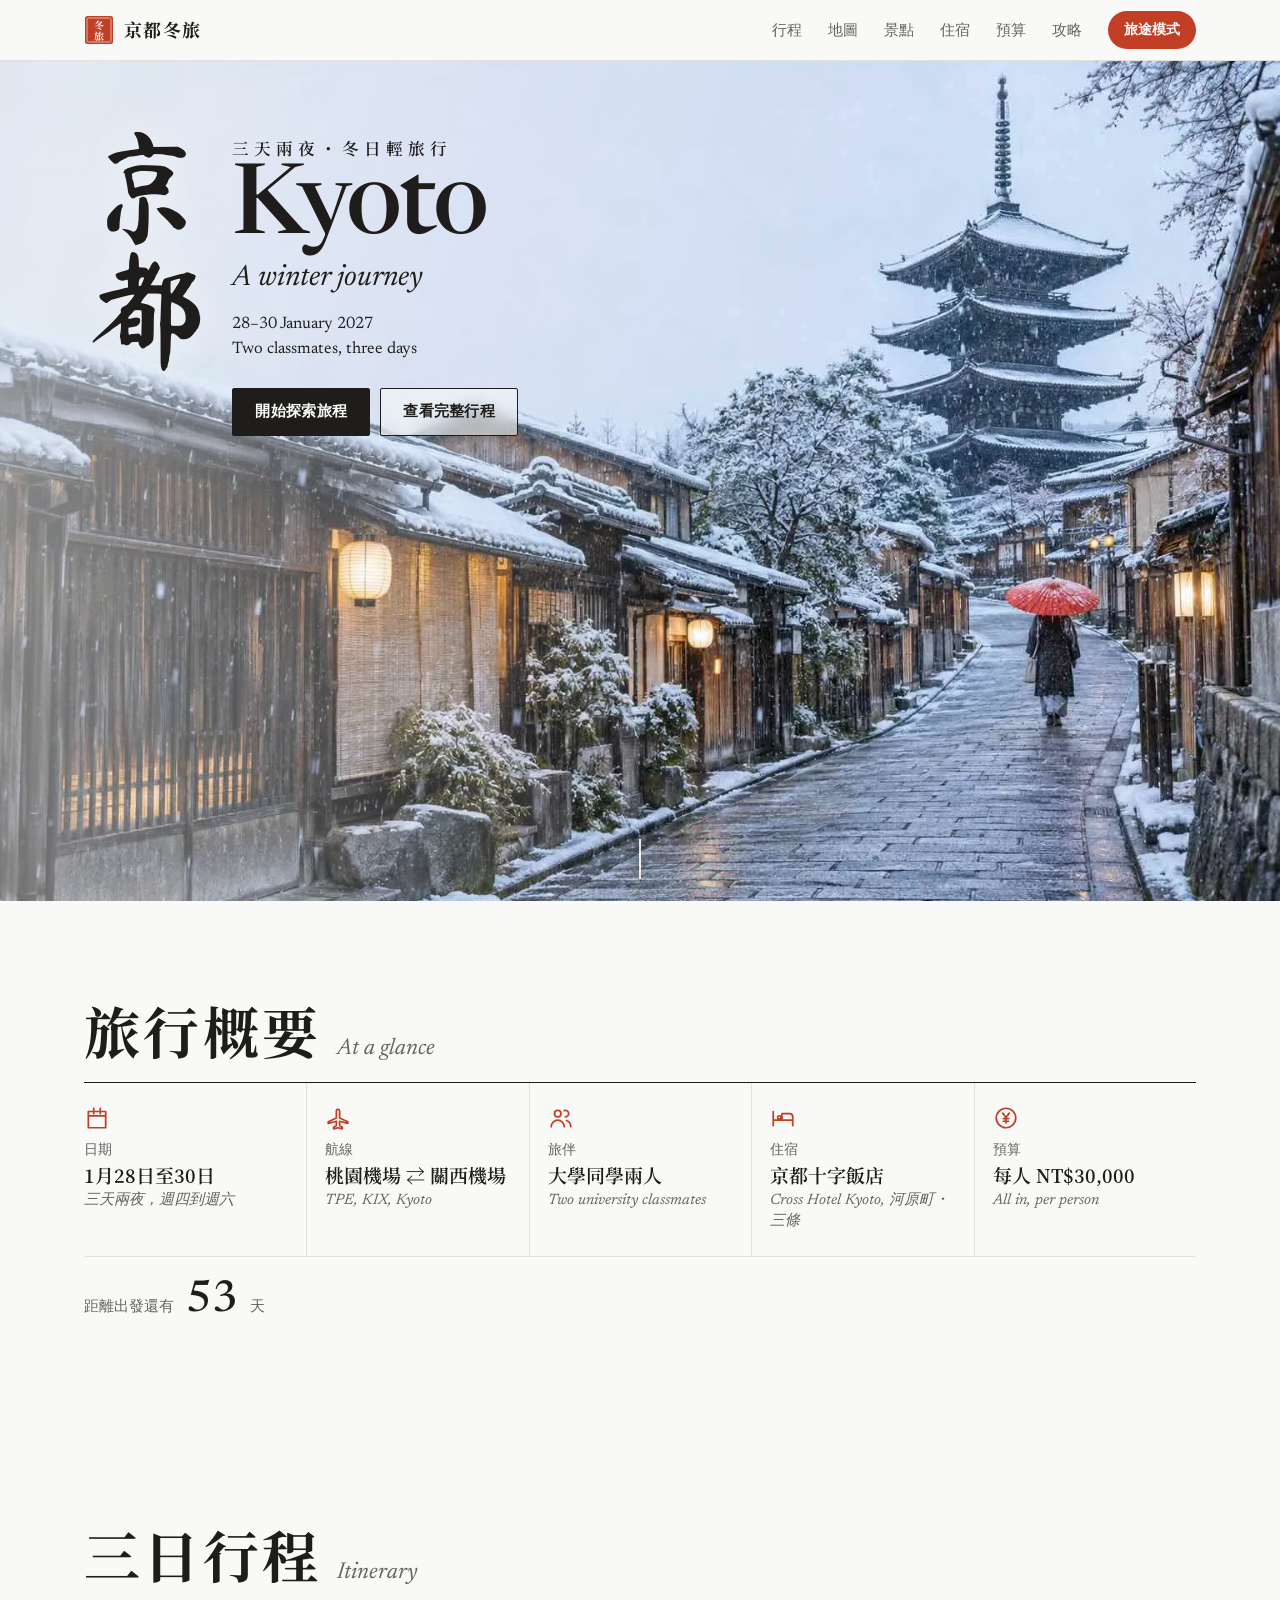
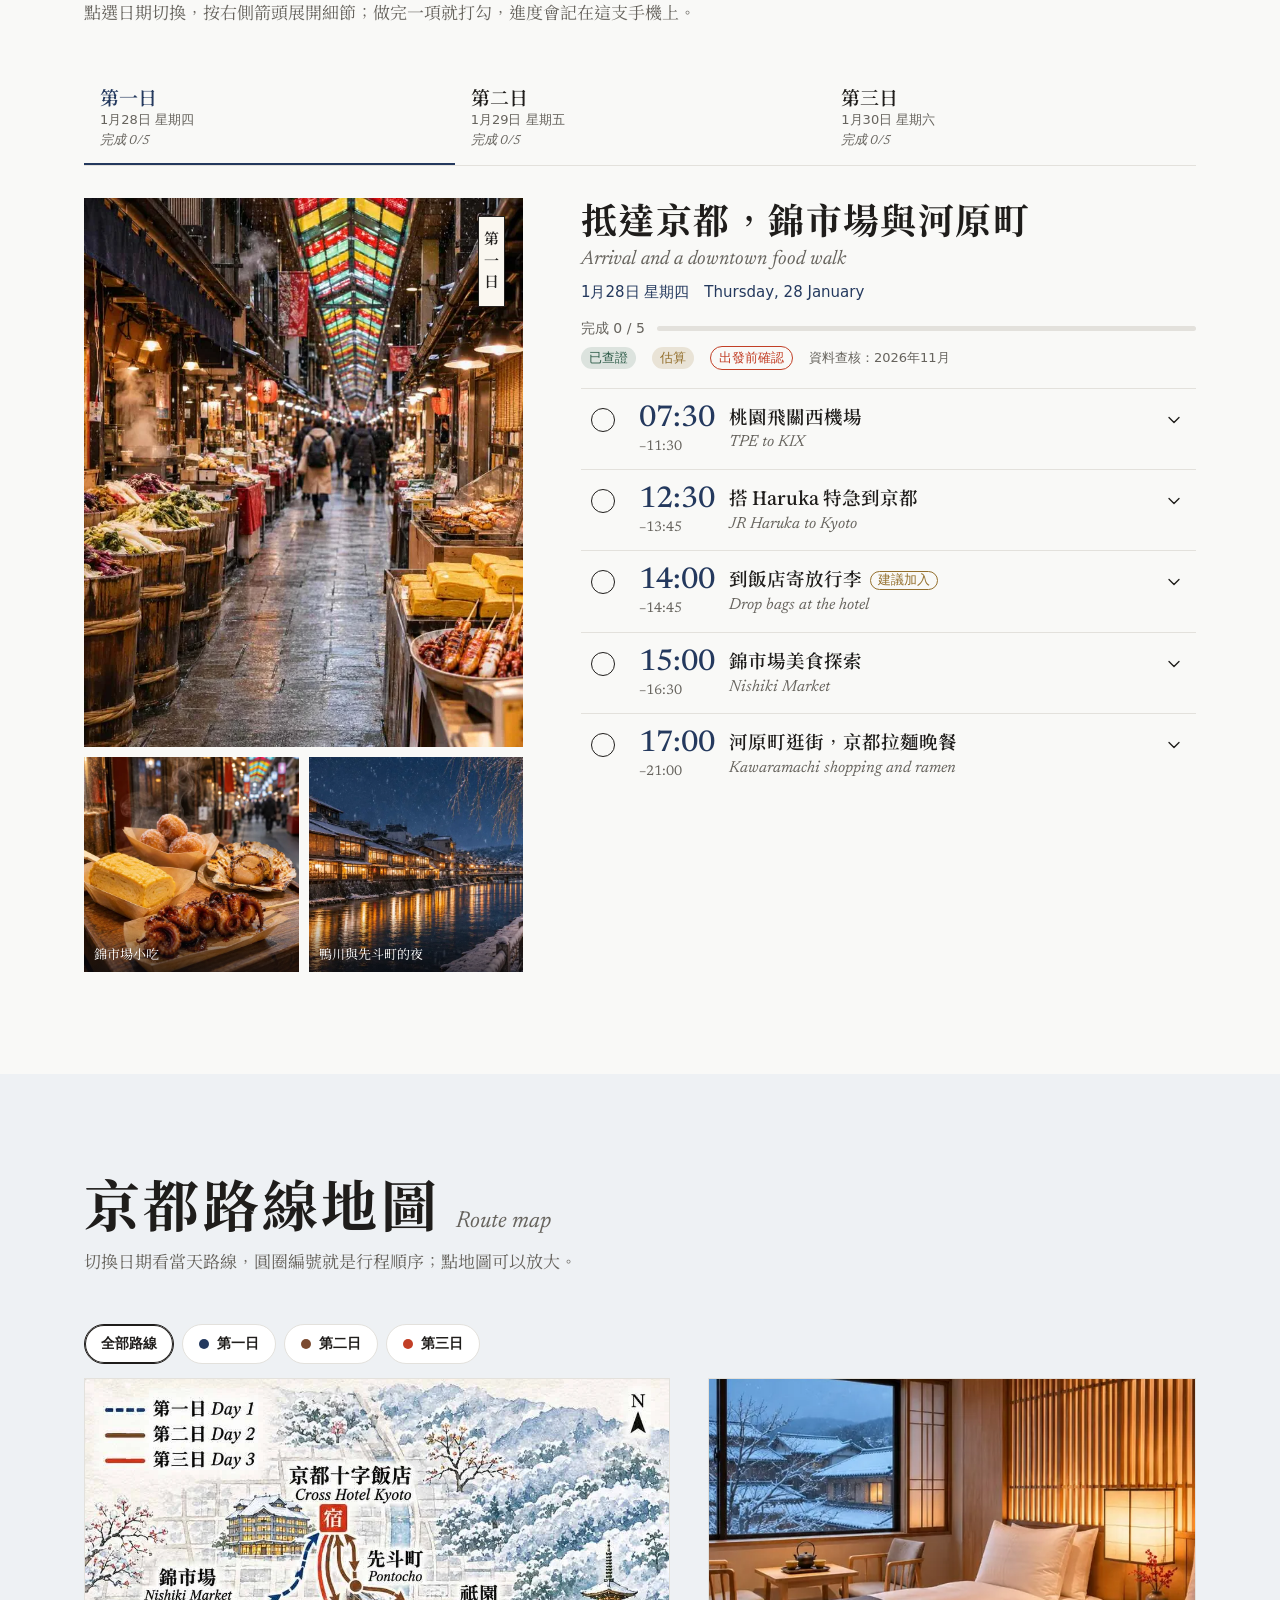
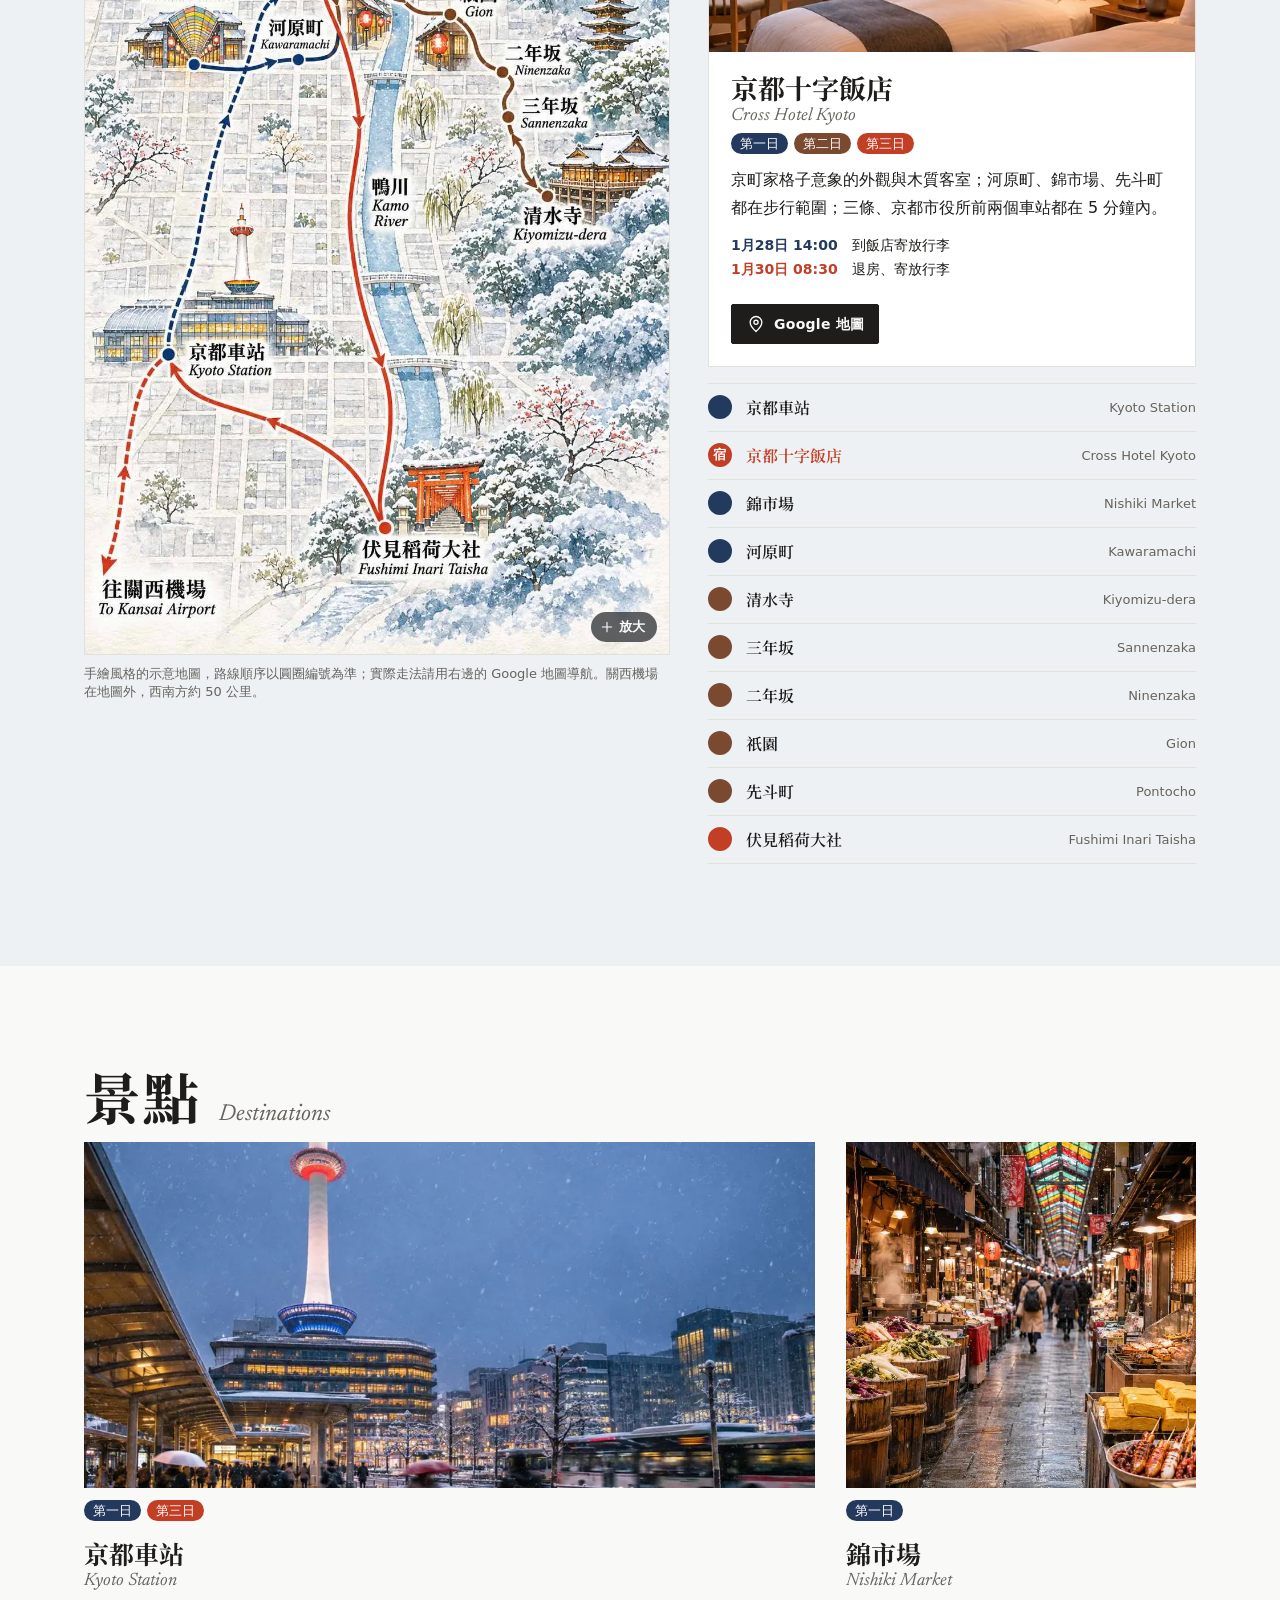
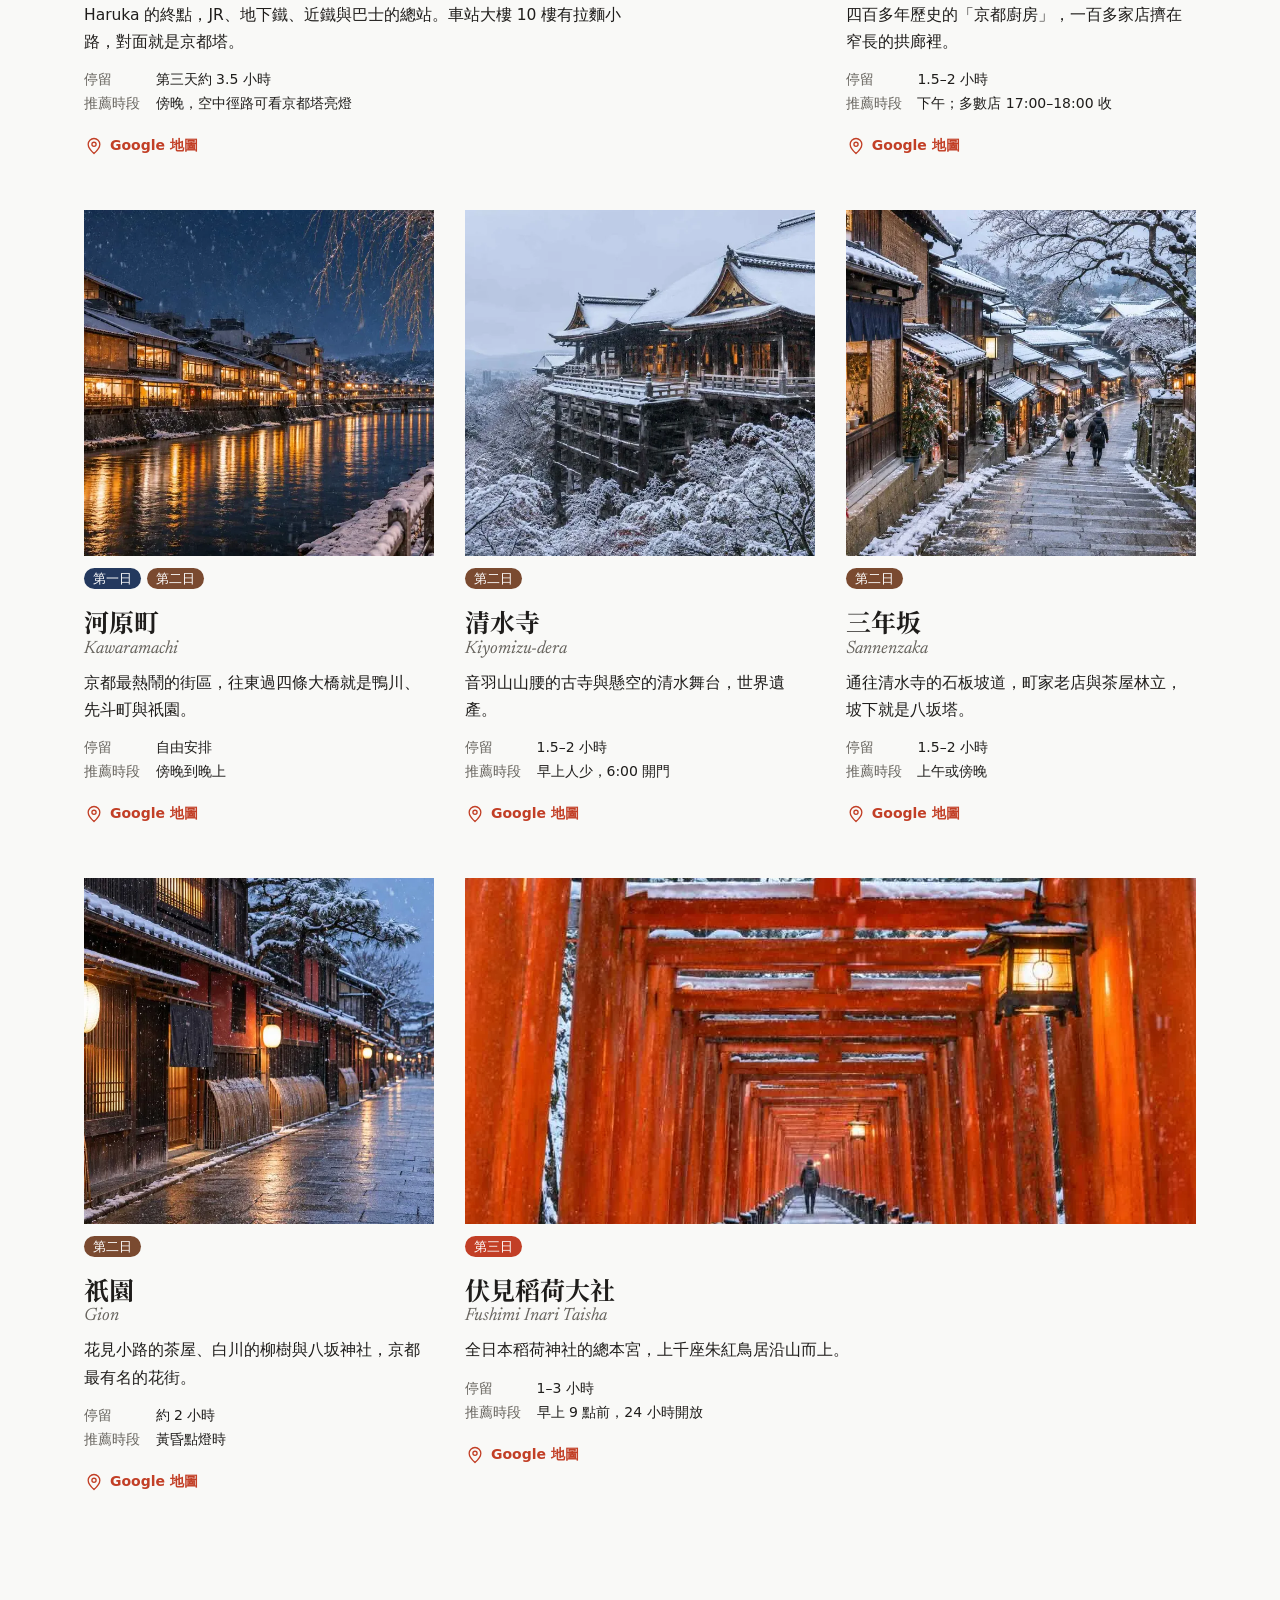
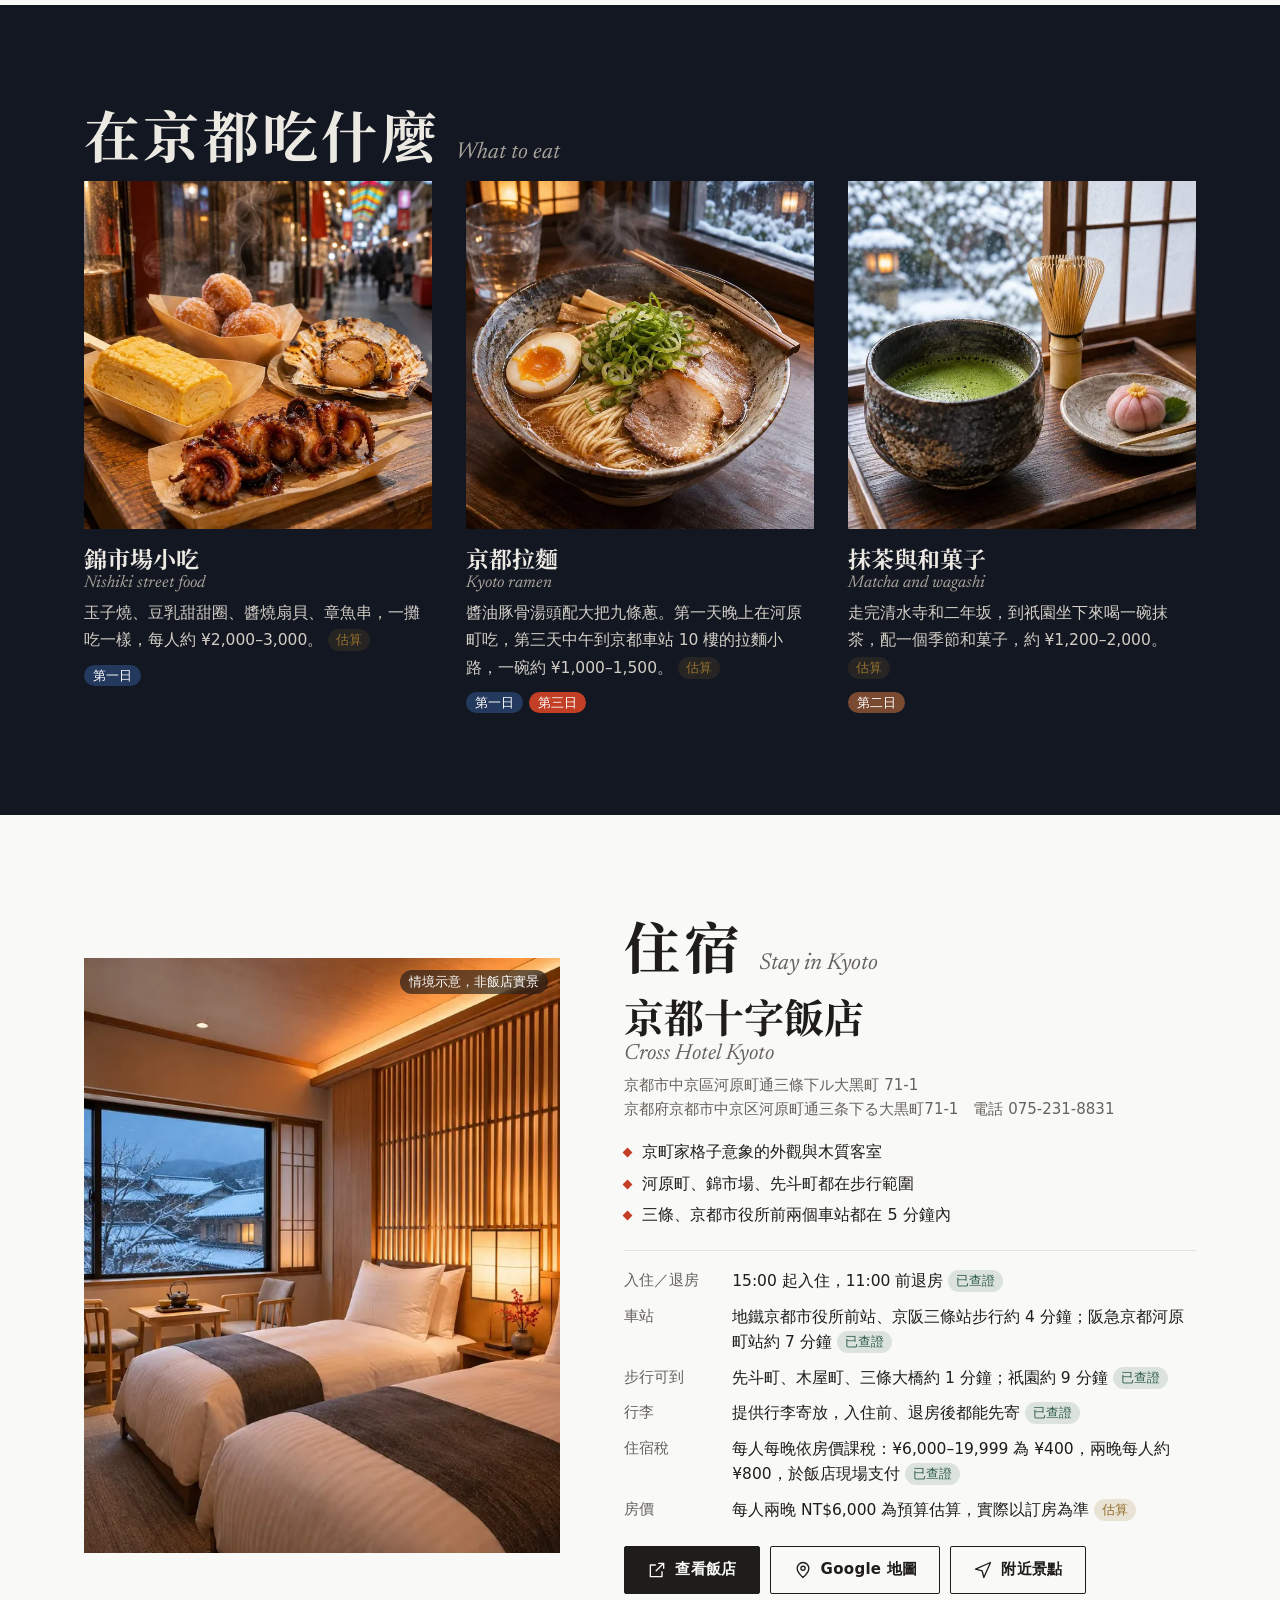
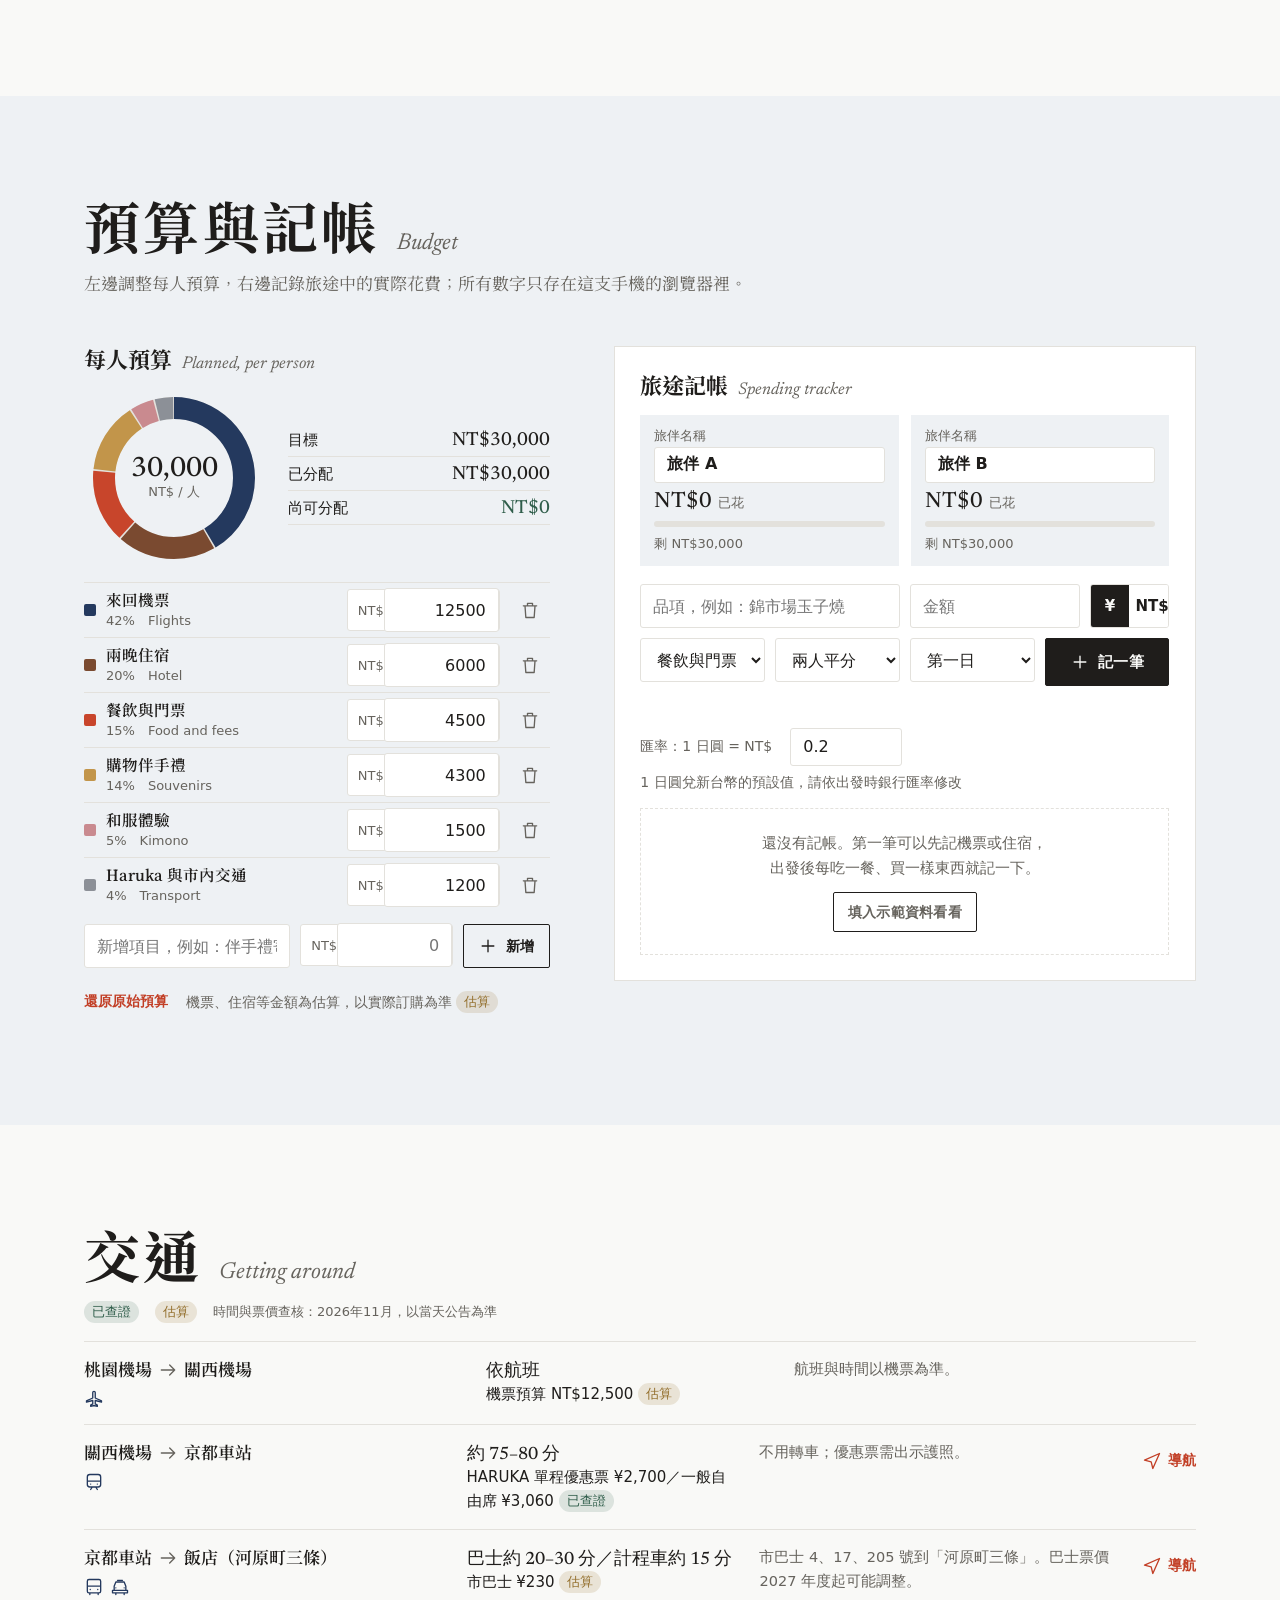
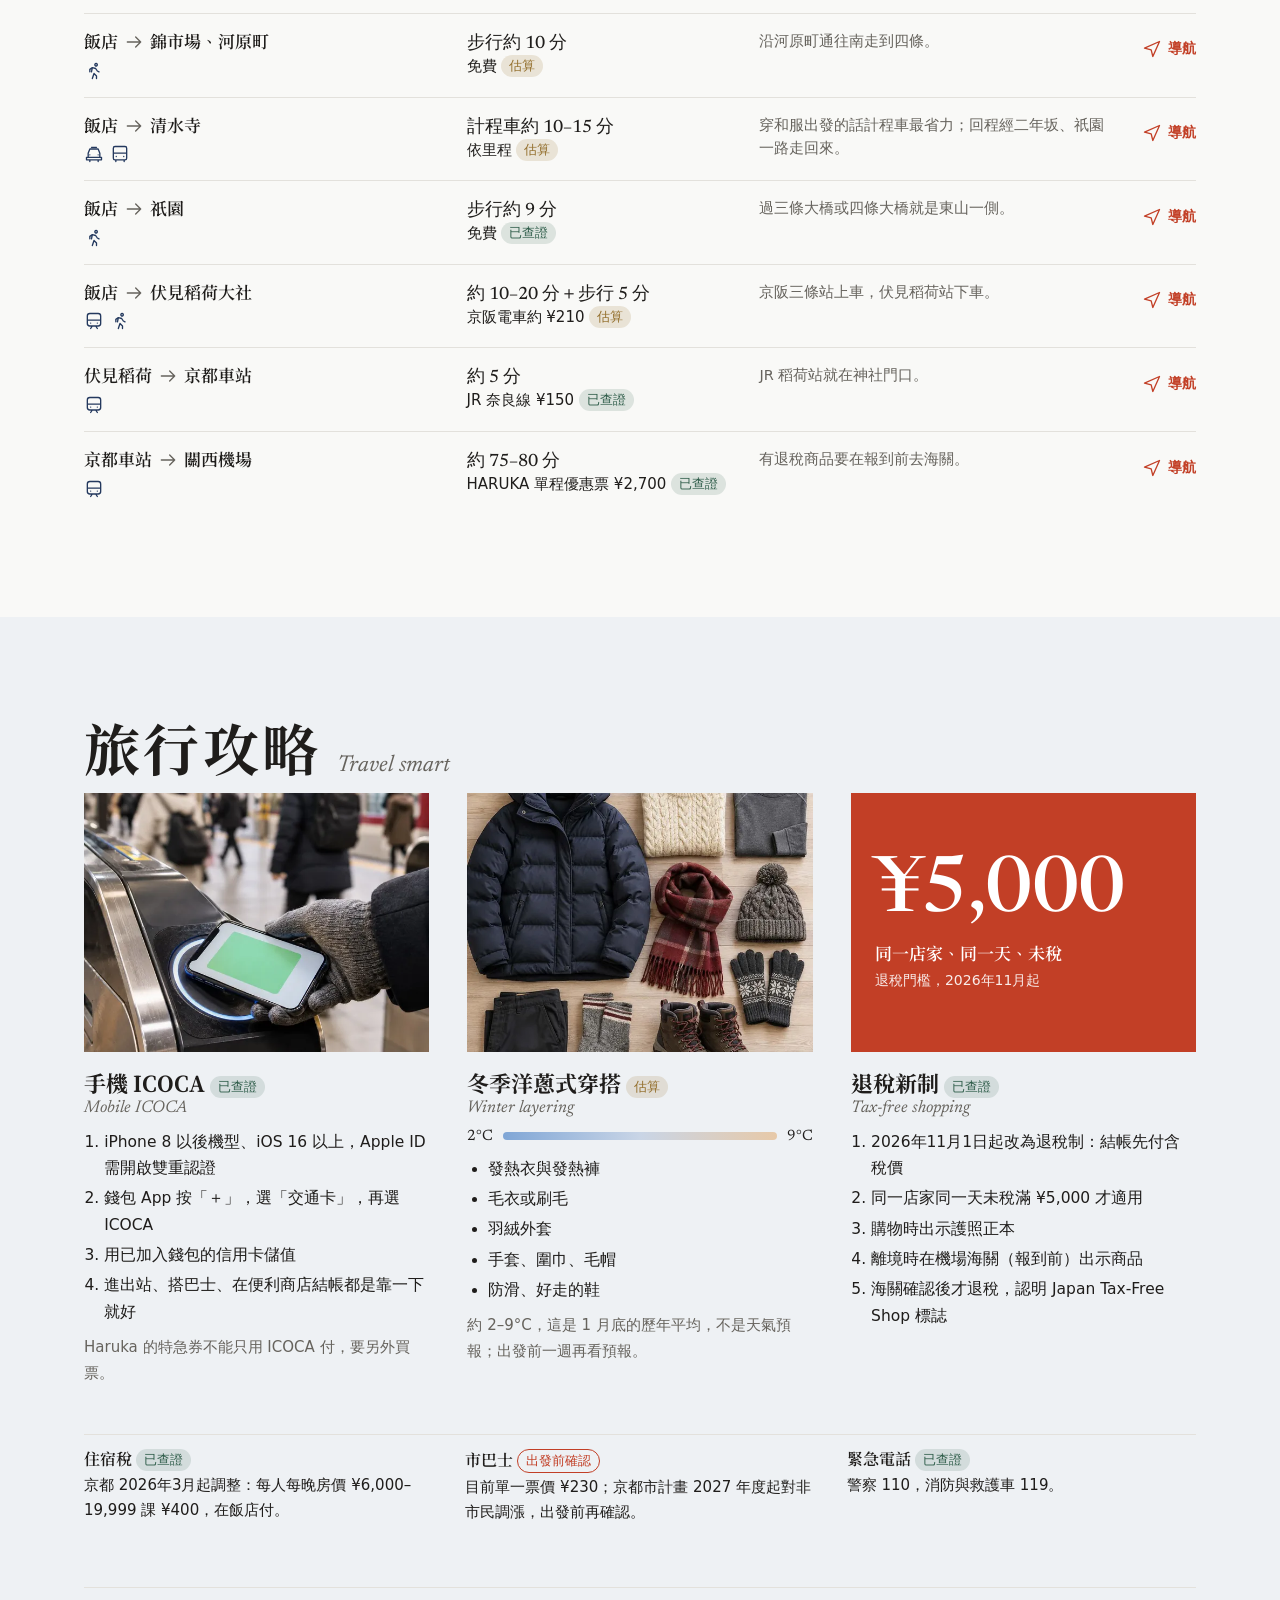
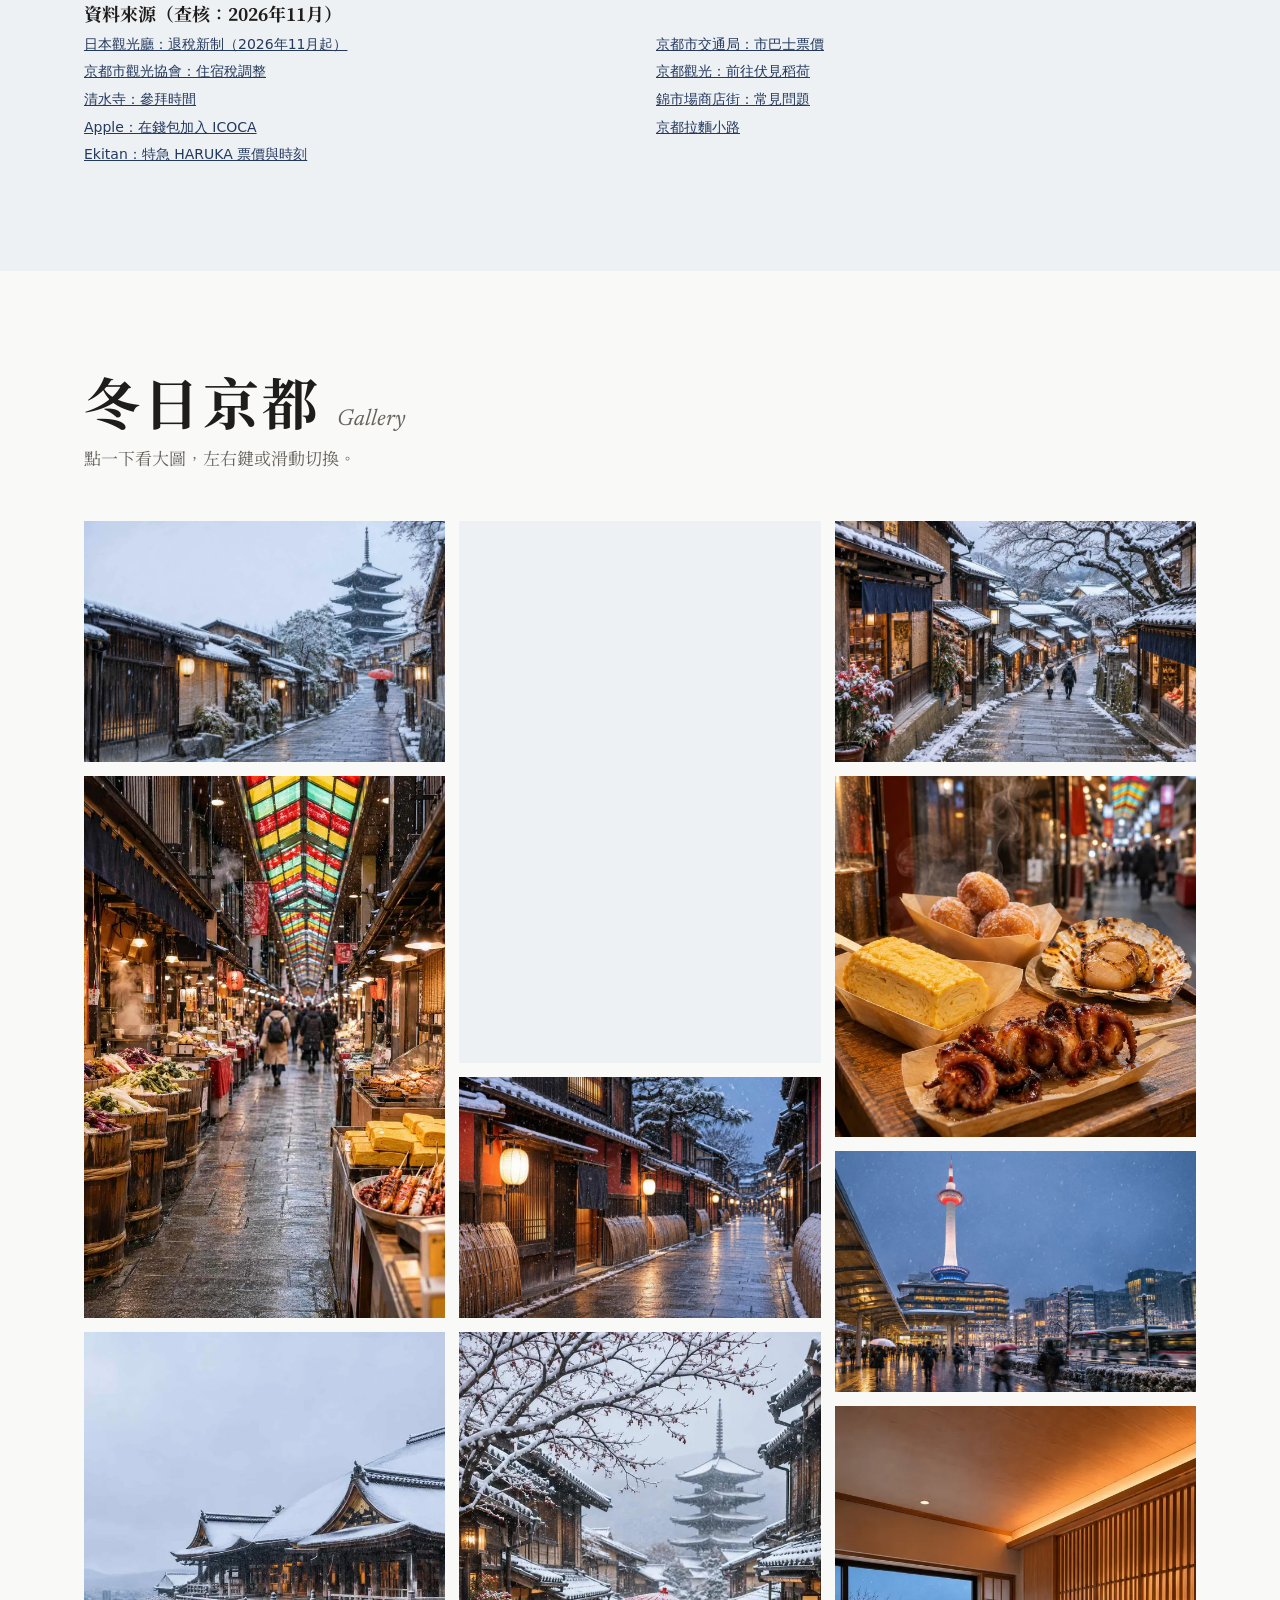
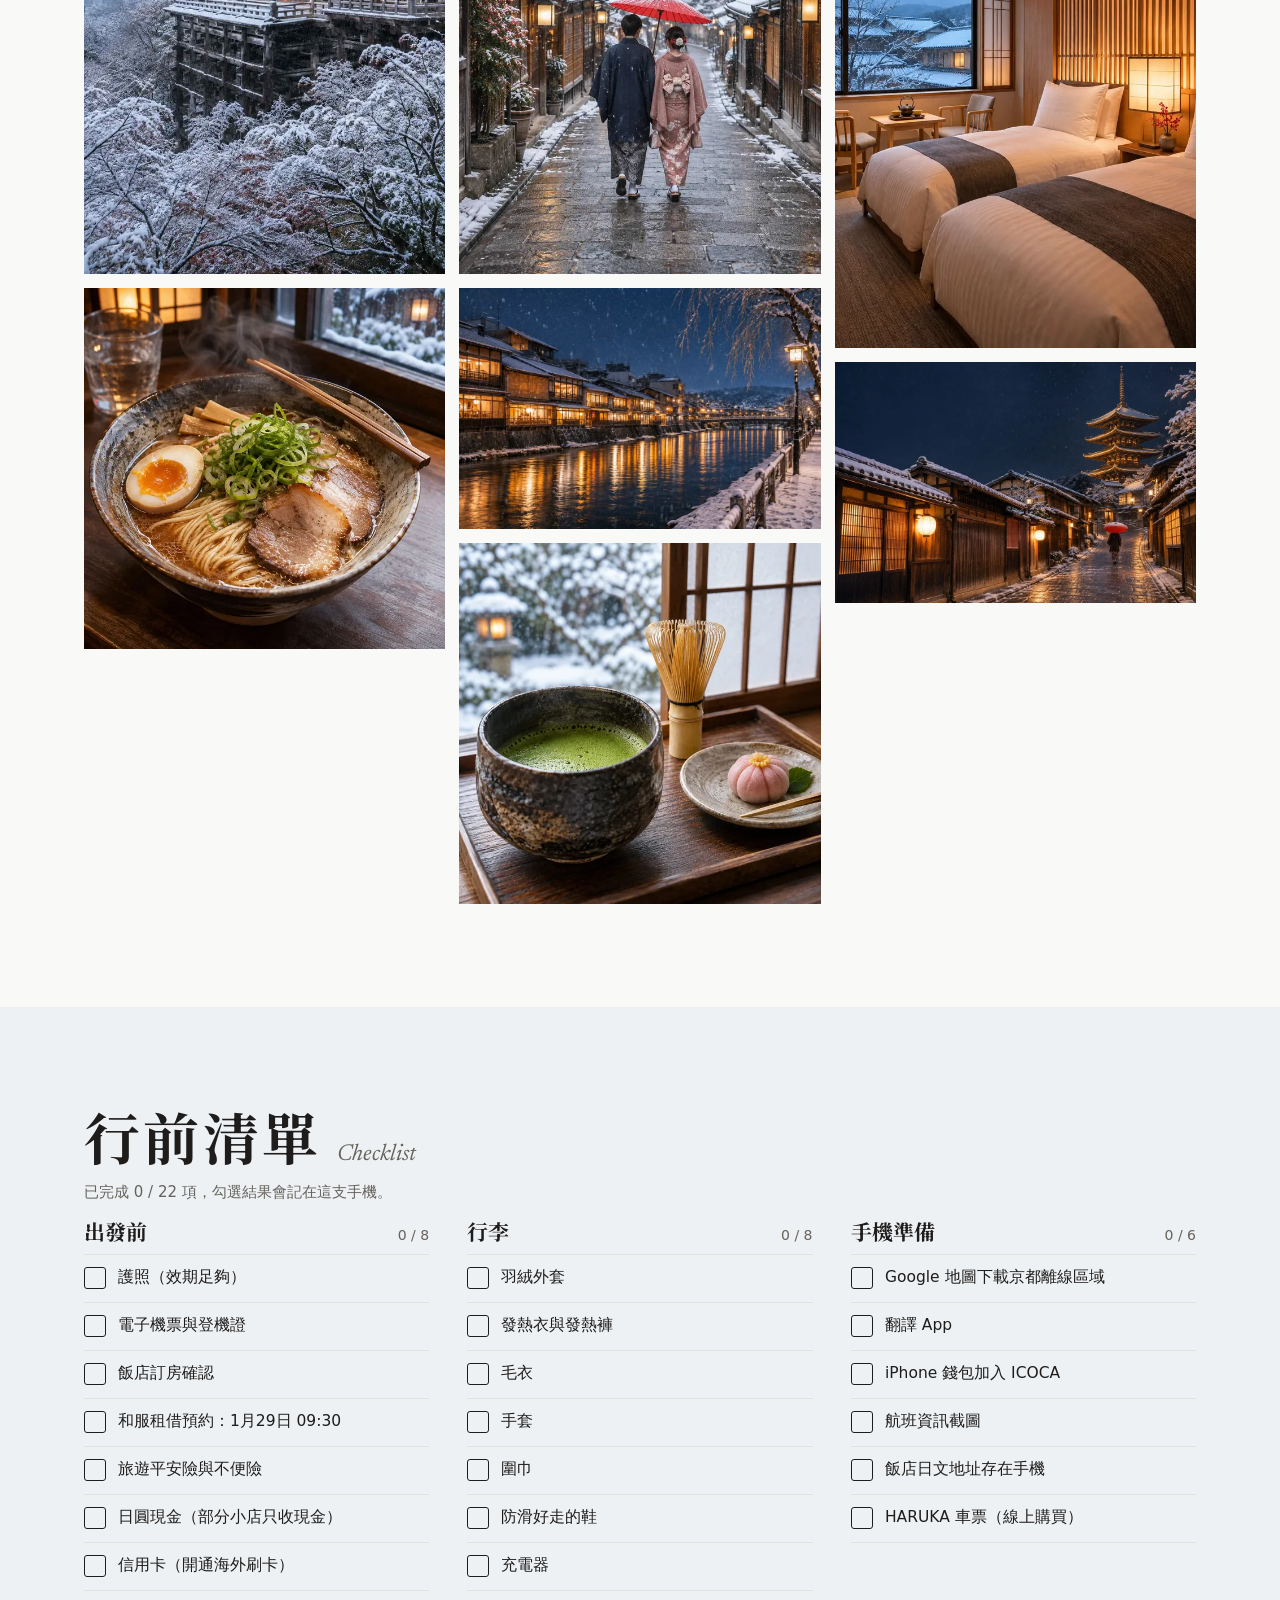
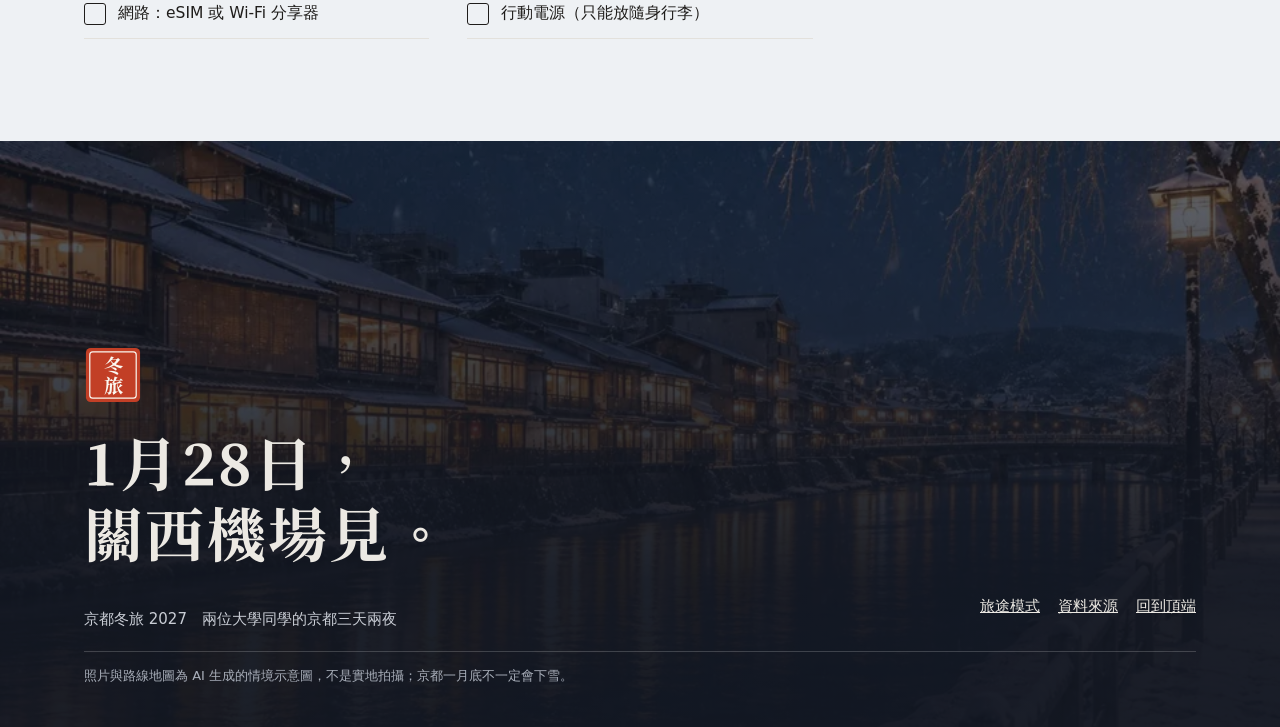
==== commit dac5eab1: "加入四張手繪路線地圖（全部路線、第一日到第三日） The route map section now switches between four illustrated maps, opens the" ====
--- a/index.html
+++ b/index.html
@@ -66,7 +66,7 @@
   <section class="band tint" id="map" aria-labelledby="h-map">
     <div class="wrap">
       <div class="sh"><h2 id="h-map">京都路線地圖</h2><span>Route map</span></div>
-      <p class="lead">依實際座標繪製的示意地圖。點地點看介紹，導航請按 Google 地圖。</p>
+      <p class="lead">切換日期看當天路線，圓圈編號就是行程順序；點地圖可以放大。</p>
       <div id="mapBox"></div>
     </div>
   </section>
--- a/assets/css/style.css
+++ b/assets/css/style.css
@@ -174,17 +174,15 @@
 @media(max-width:480px){.evrow{grid-template-columns:40px max-content minmax(0,1fr) 40px;gap:0 10px}.ev time b{font-size:25px}}
 
 /* map */
-.mapw{display:grid;grid-template-columns:minmax(0,5fr) minmax(0,4fr);gap:clamp(20px,3vw,40px);align-items:start}
+.mapw{display:grid;grid-template-columns:minmax(0,6fr) minmax(0,5fr);gap:clamp(20px,3vw,40px);align-items:start}
 .chips{display:flex;flex-wrap:wrap;gap:8px;margin:0 0 14px}
 .chip{min-height:40px;padding:0 16px;border-radius:99px;border:1.5px solid var(--line);background:var(--card);cursor:pointer;font:600 14px var(--sans);display:inline-flex;align-items:center;gap:8px}
 .chip i{width:10px;height:10px;border-radius:50%;background:var(--c,var(--ink))}
 .chip[aria-pressed=true]{border-color:var(--c,var(--ink));box-shadow:inset 0 0 0 1px var(--c,var(--ink))}
-.mapbox{position:relative;background:var(--card);border:1px solid var(--line);aspect-ratio:5/8;max-height:780px;width:100%}
-.mapbox svg{position:absolute;inset:0;width:100%;height:100%}
-.mapbox svg text{paint-order:stroke;stroke:var(--card);stroke-width:4px;stroke-linejoin:round}
-.mk{cursor:pointer}
-.mk:focus{outline:none}
-.mk:focus-visible circle.ring{stroke:var(--shu);stroke-width:3}
+.mapbox{position:relative;display:block;width:100%;padding:0;border:1px solid var(--line);background:#EEEBE4;cursor:zoom-in;overflow:hidden}
+.mapbox img{width:100%;aspect-ratio:2/3;object-fit:cover}
+.zoom{position:absolute;right:12px;bottom:12px;display:inline-flex;align-items:center;gap:4px;padding:6px 12px 6px 8px;border-radius:99px;background:rgba(15,17,22,.66);color:#fff;font:600 13px var(--sans);backdrop-filter:blur(6px);-webkit-backdrop-filter:blur(6px)}
+.zoom svg{width:16px;height:16px}
 .mapnote{margin:10px 0 0;font:13px var(--sans);color:var(--mute)}
 .mpanel{background:var(--card);border:1px solid var(--line);overflow:hidden}
 .mpanel .ph{aspect-ratio:16/9}
@@ -201,7 +199,7 @@
 .mlist button[aria-current=true] b{color:var(--shu)}
 .dchips{display:flex;gap:6px;flex-wrap:wrap}
 .dchip{font:12.5px/1.7 var(--sans);padding:0 9px;border-radius:99px;color:#fff;background:var(--c)}
-@media(max-width:860px){.mapw{grid-template-columns:1fr}.mapbox{max-height:none}}
+@media(max-width:860px){.mapw{grid-template-columns:1fr}}
 
 /* places: editorial grid */
 .pgrid{display:grid;grid-template-columns:repeat(3,minmax(0,1fr));gap:clamp(28px,3.4vw,48px) clamp(18px,2.4vw,32px)}
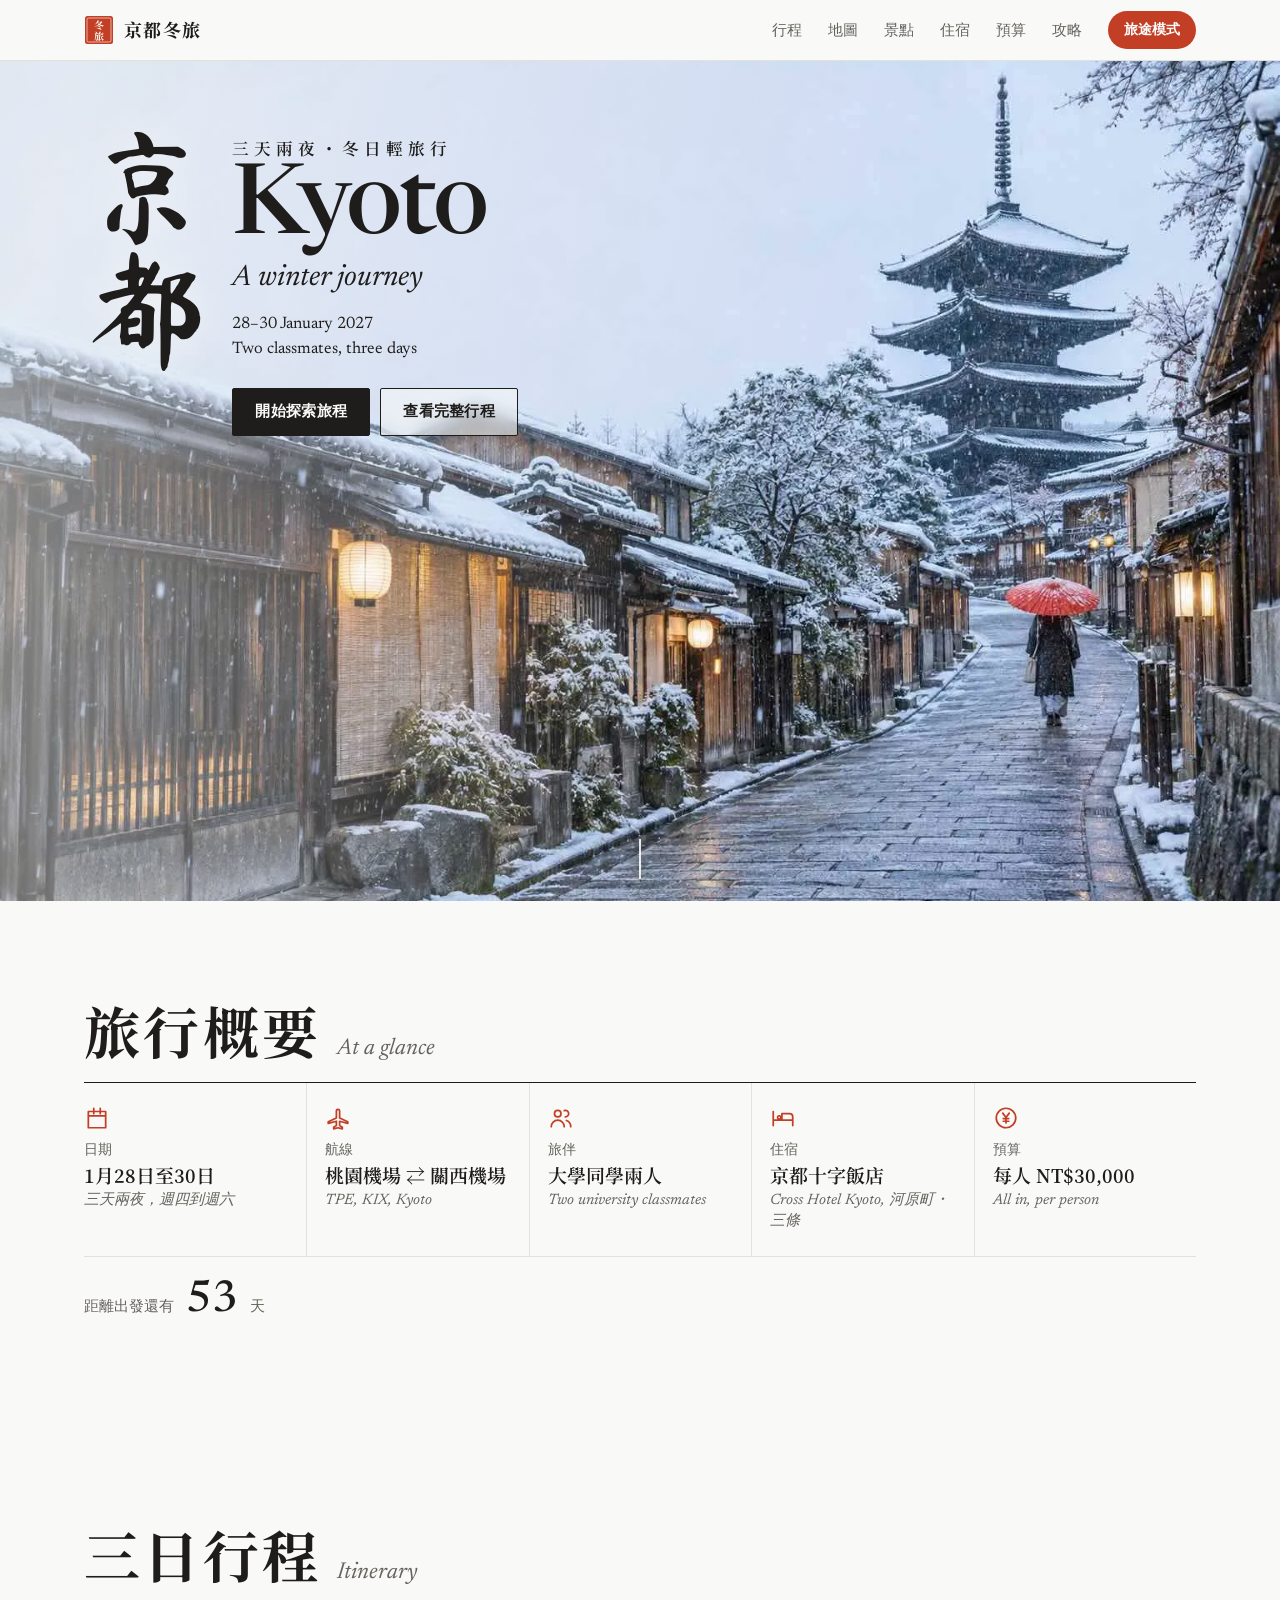
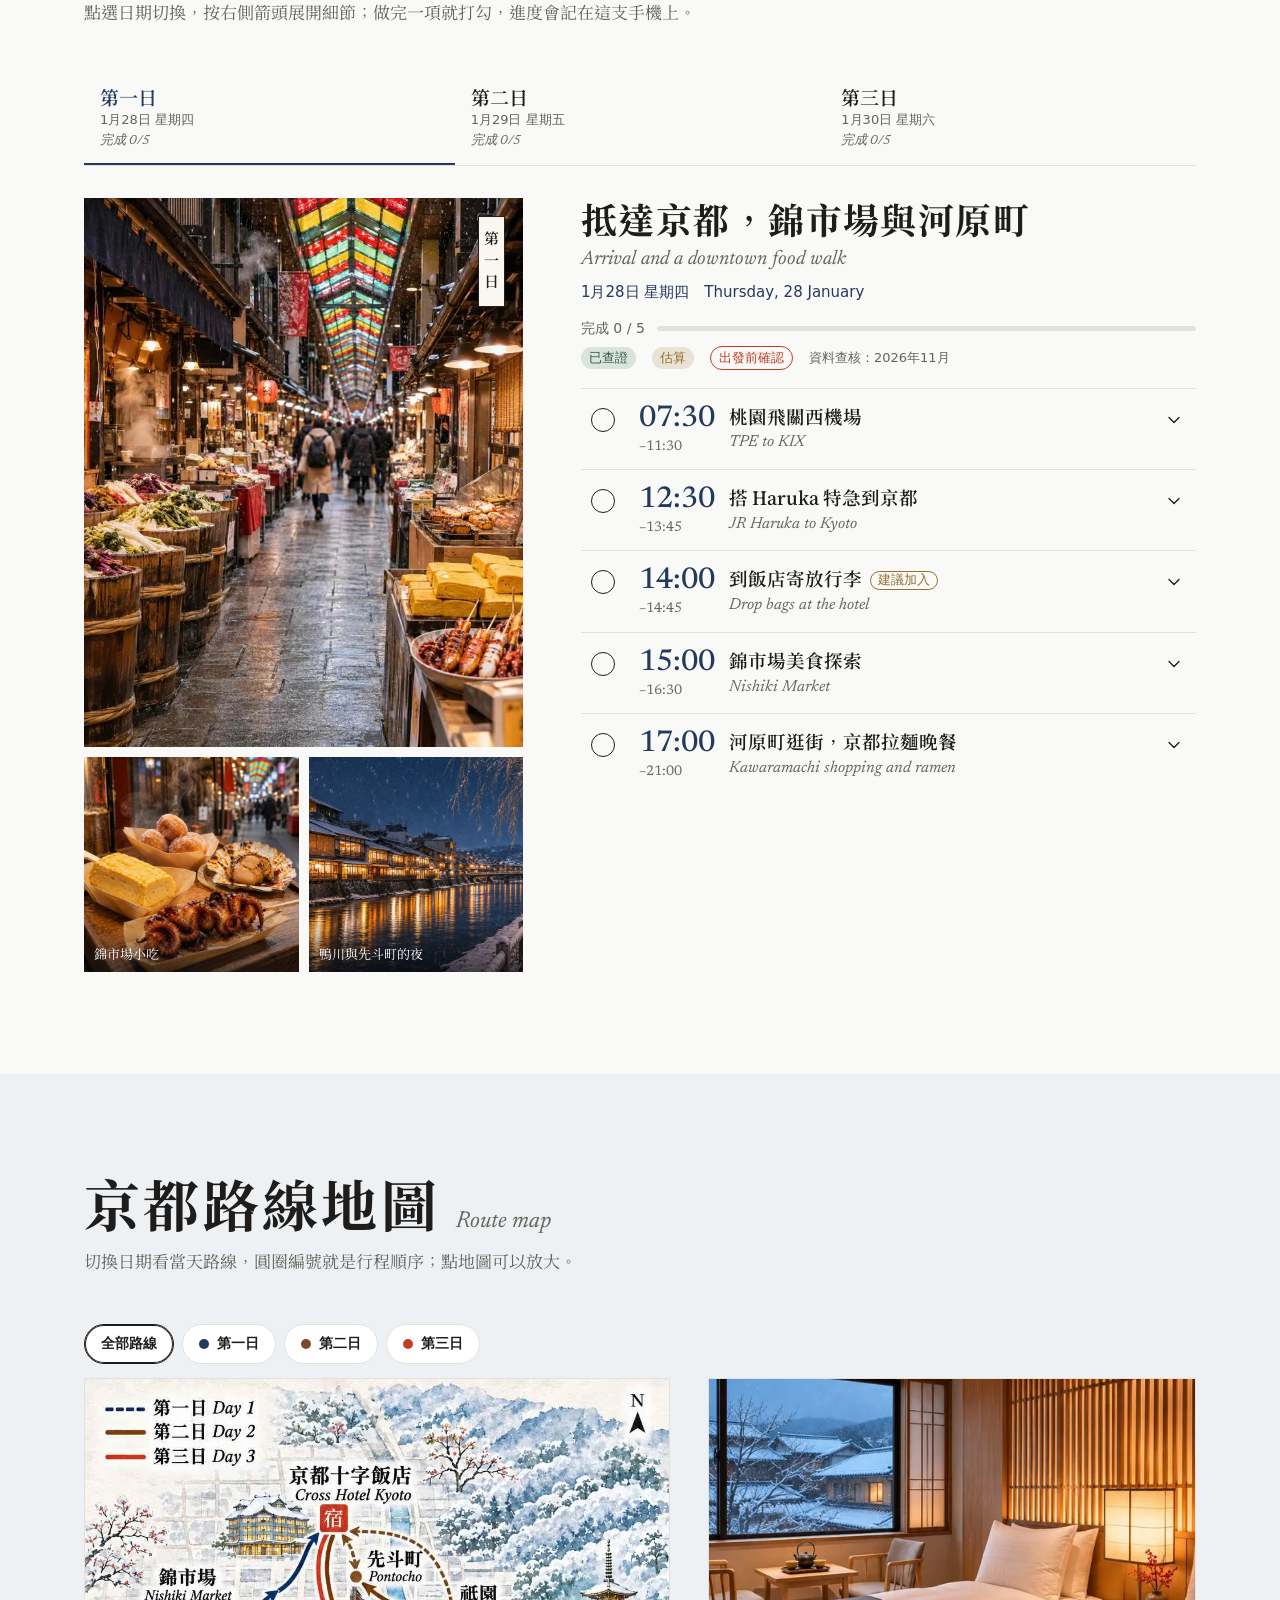
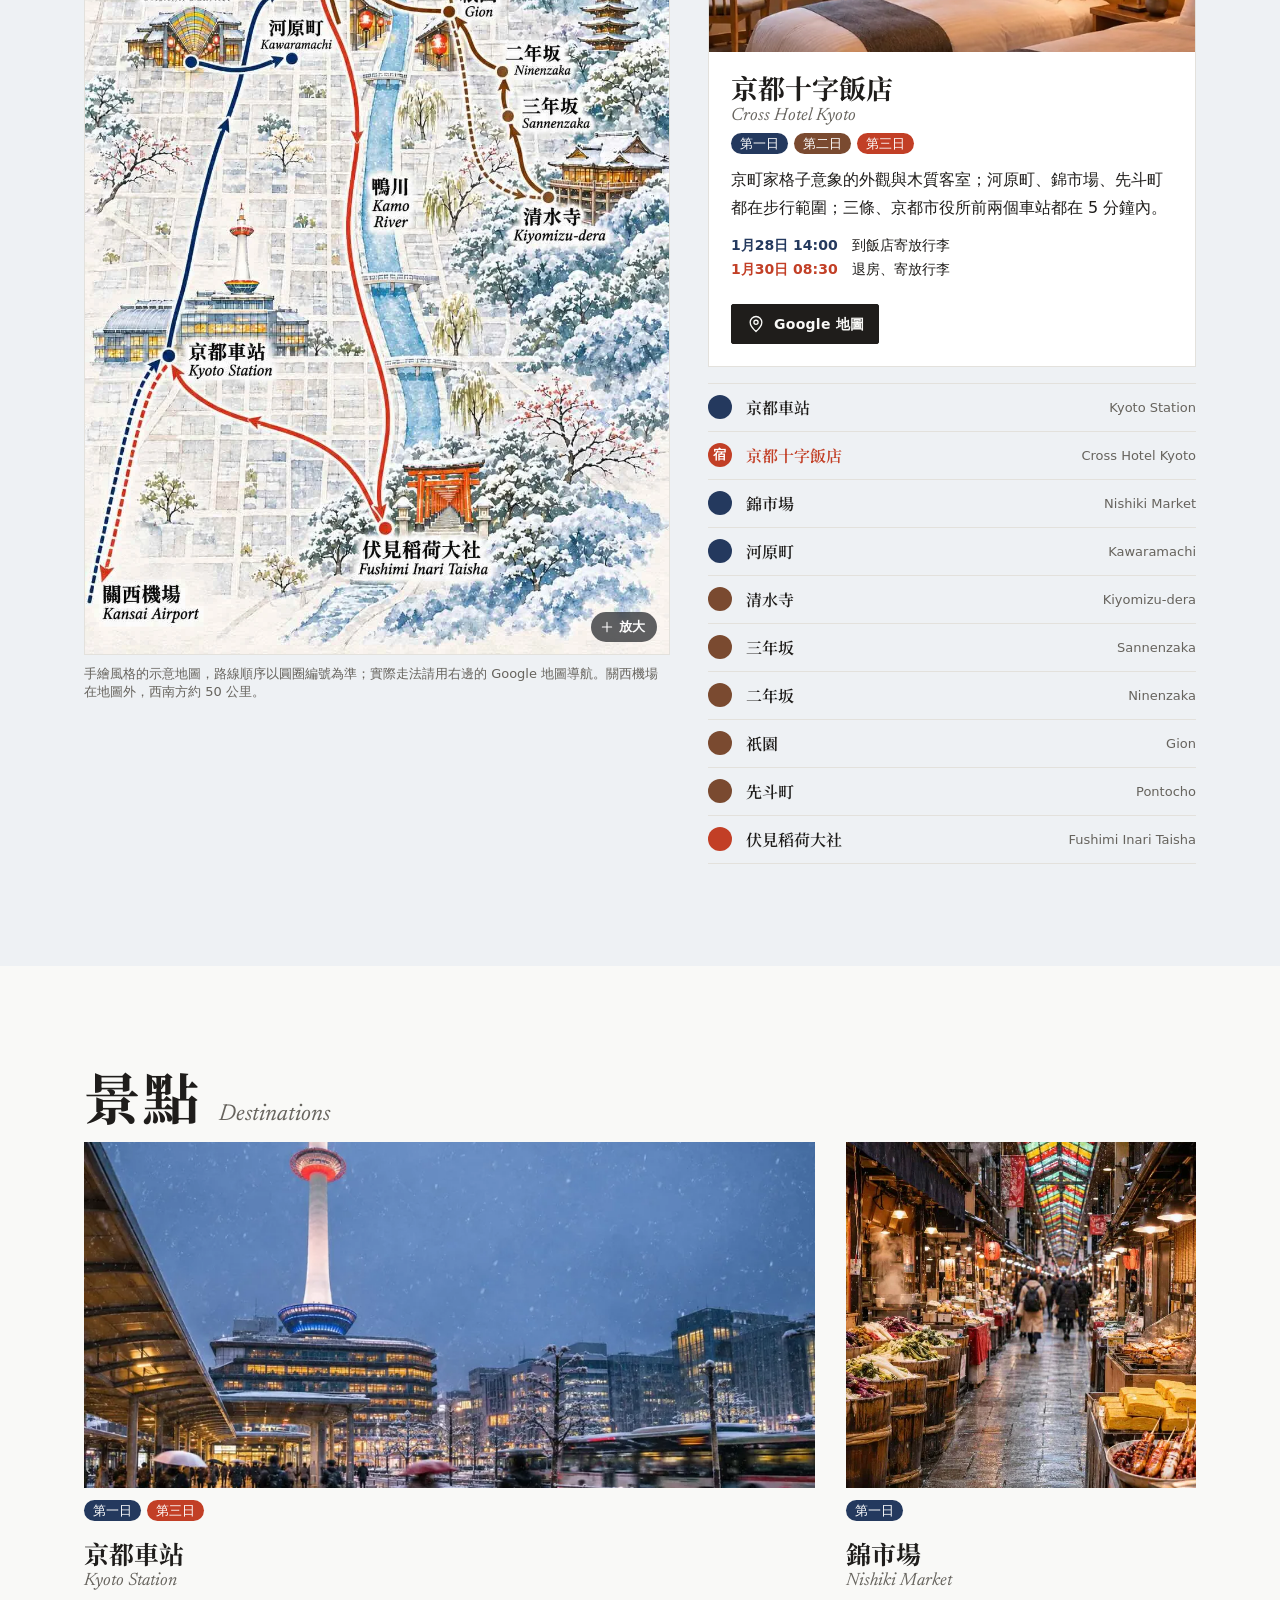
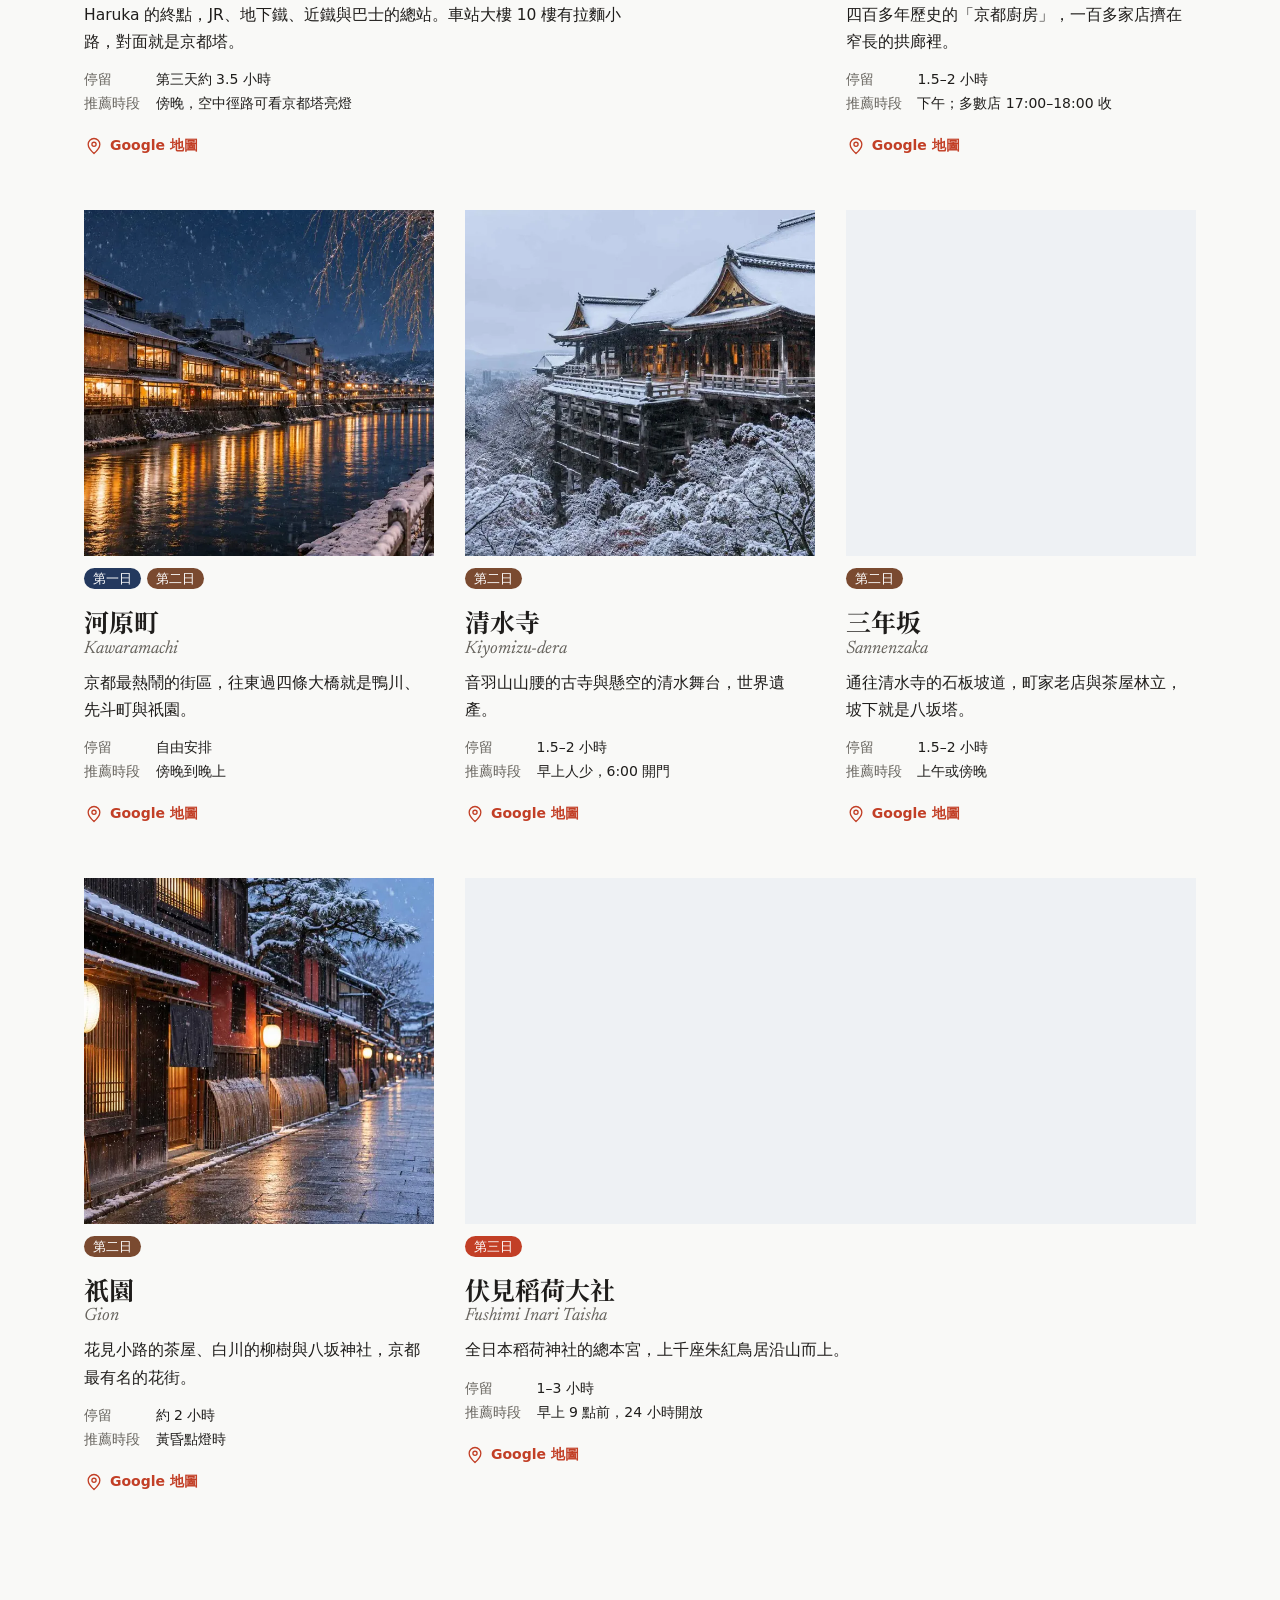
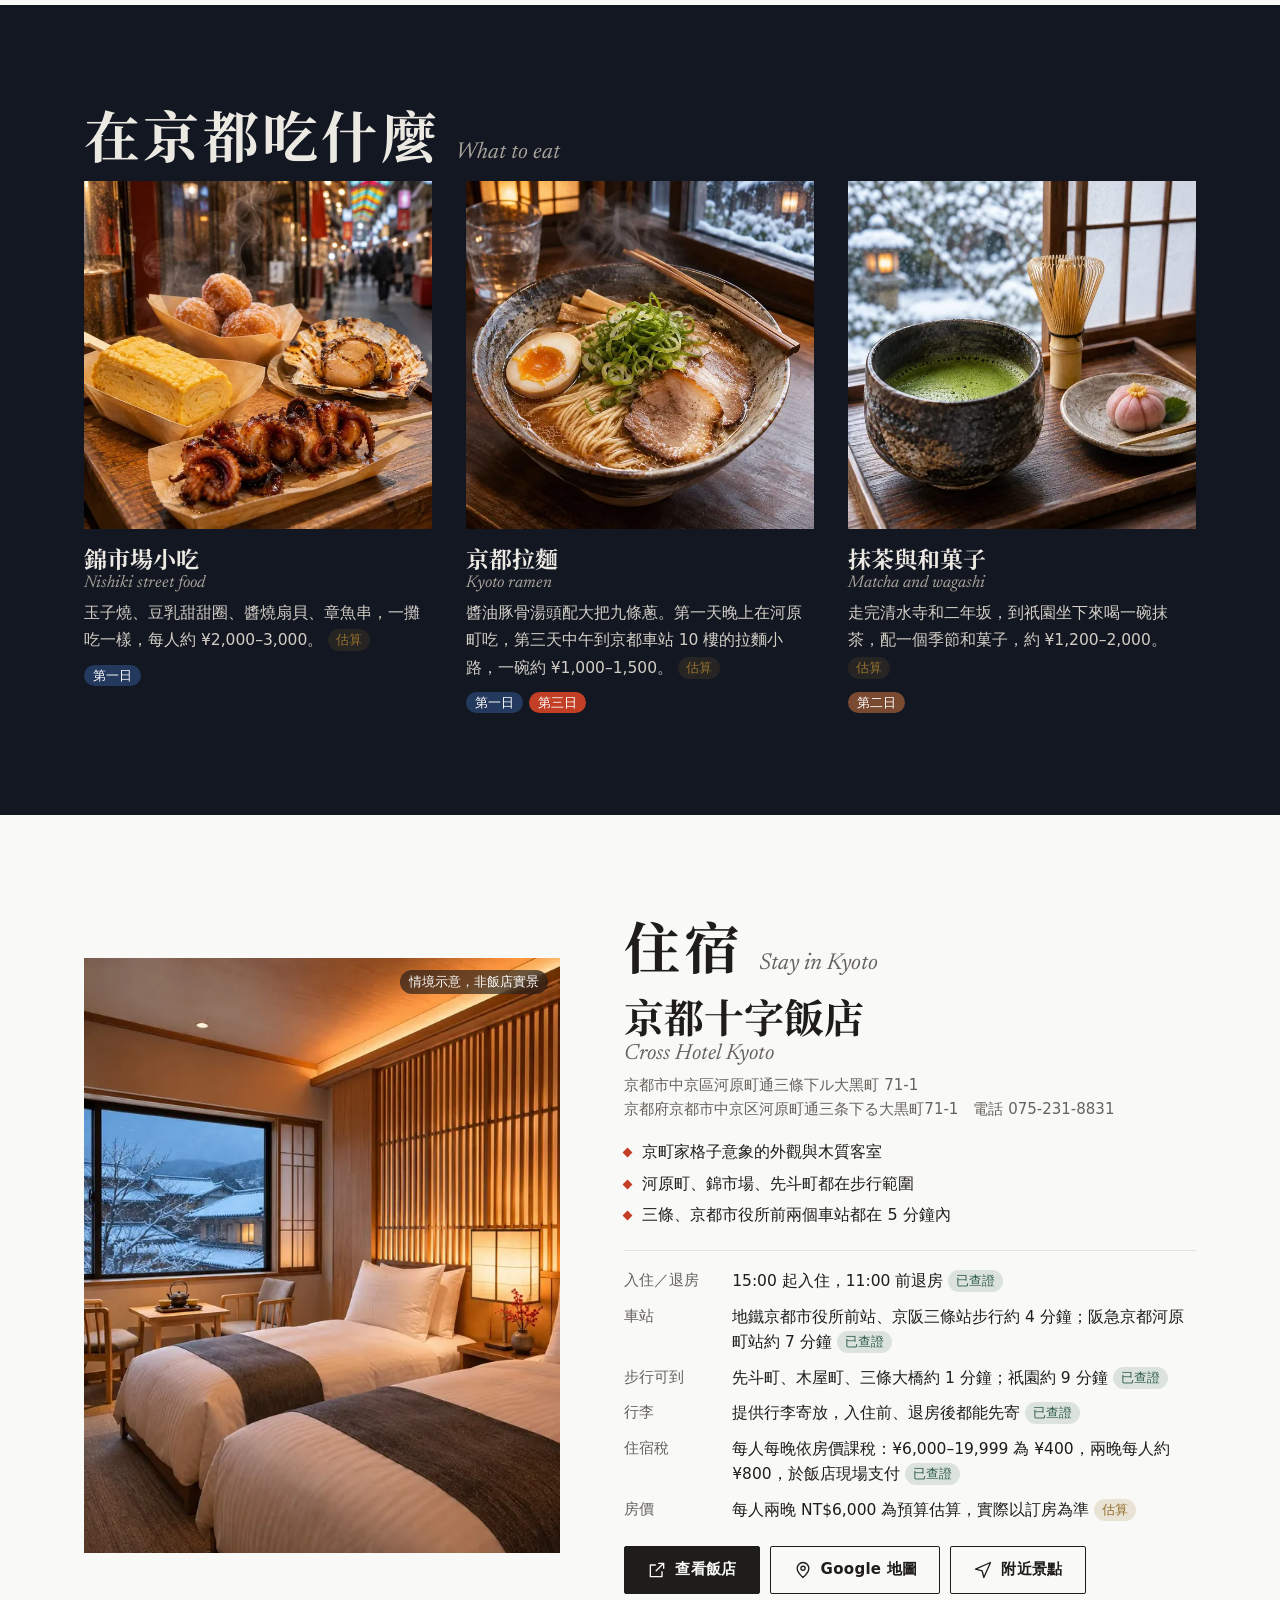
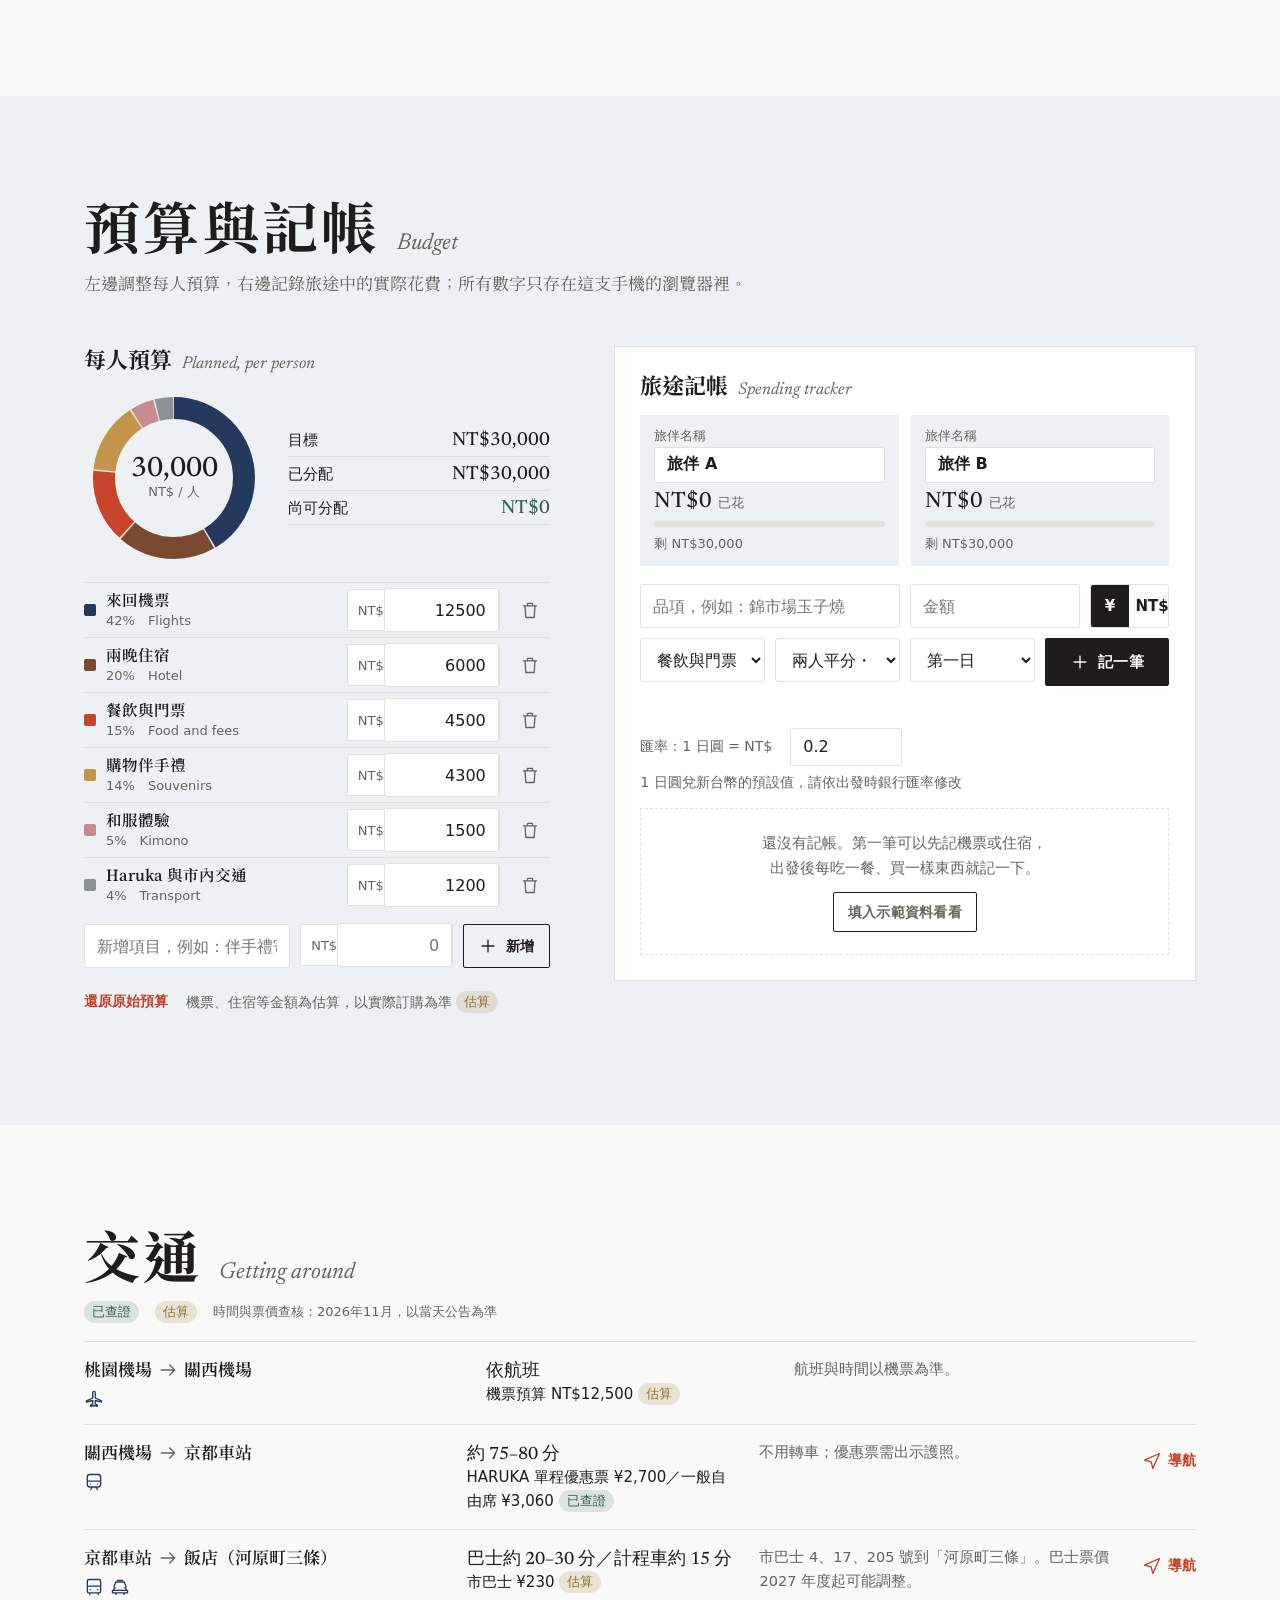
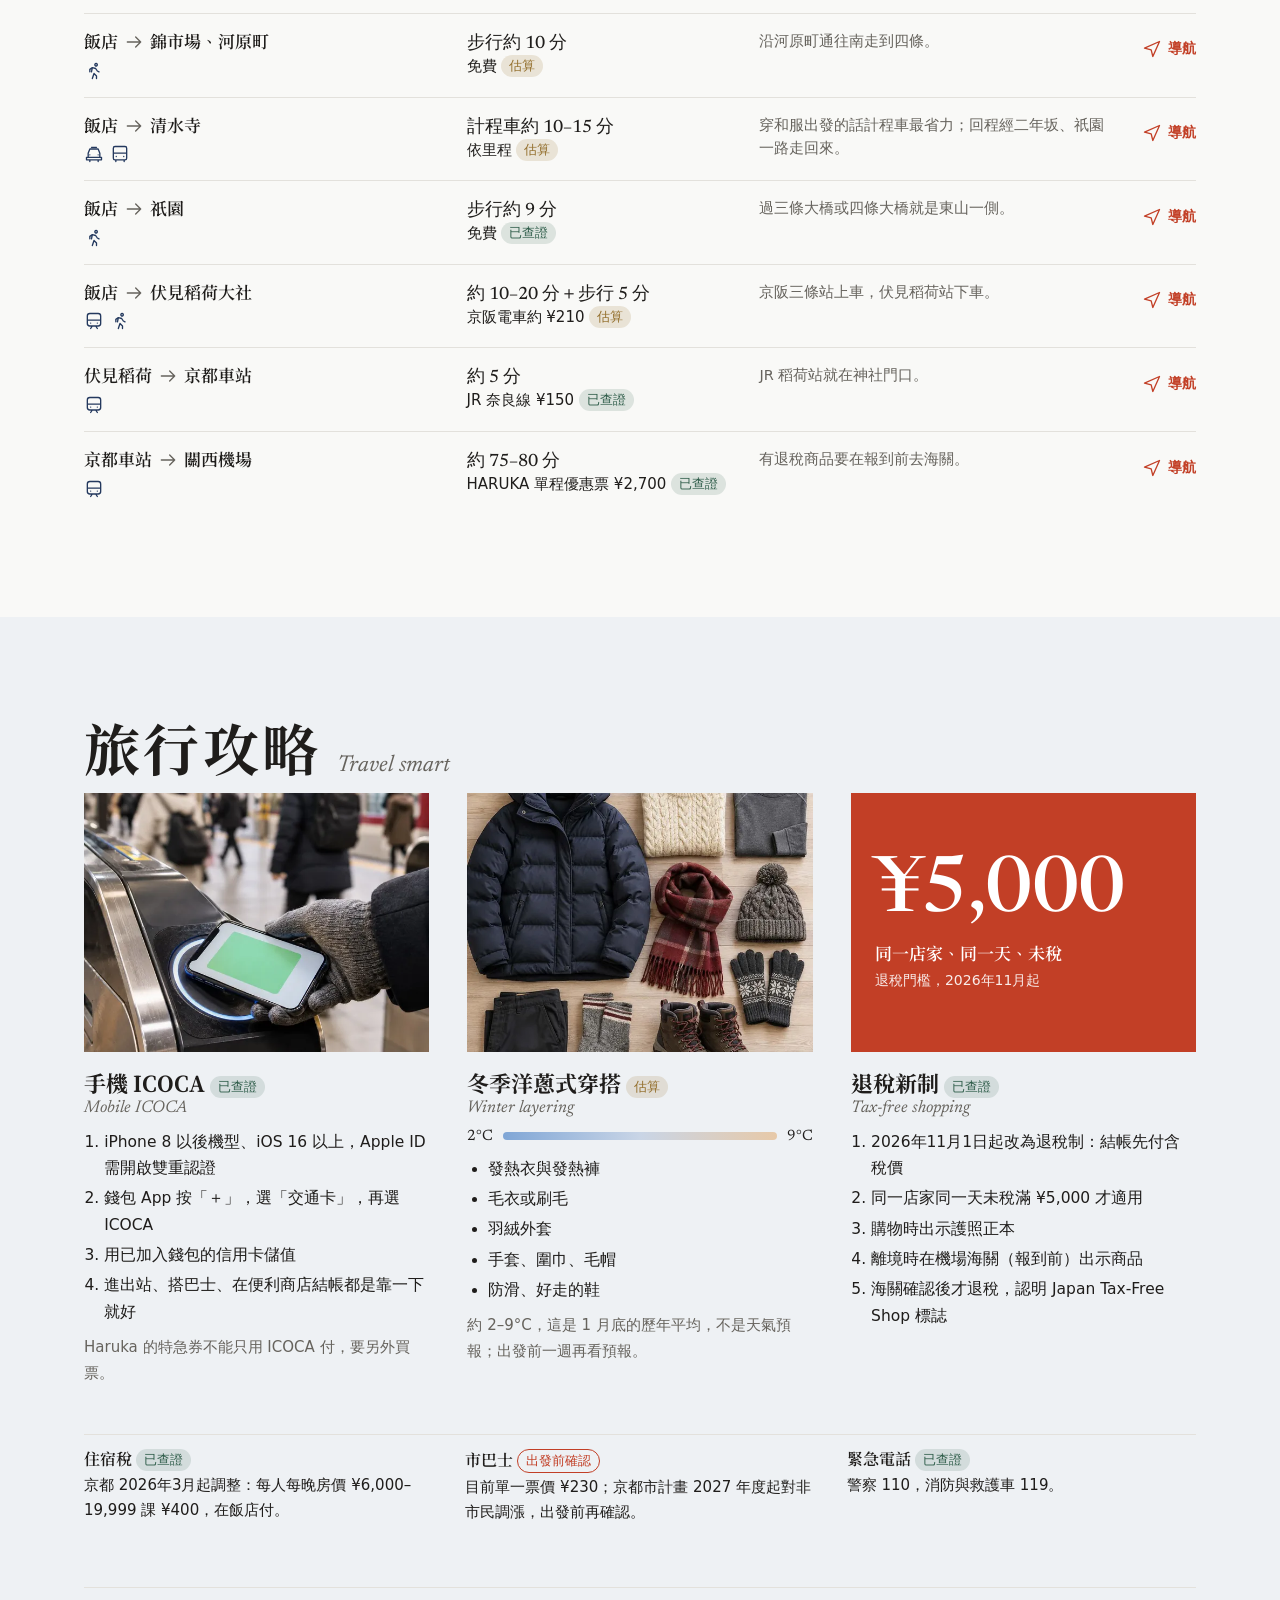
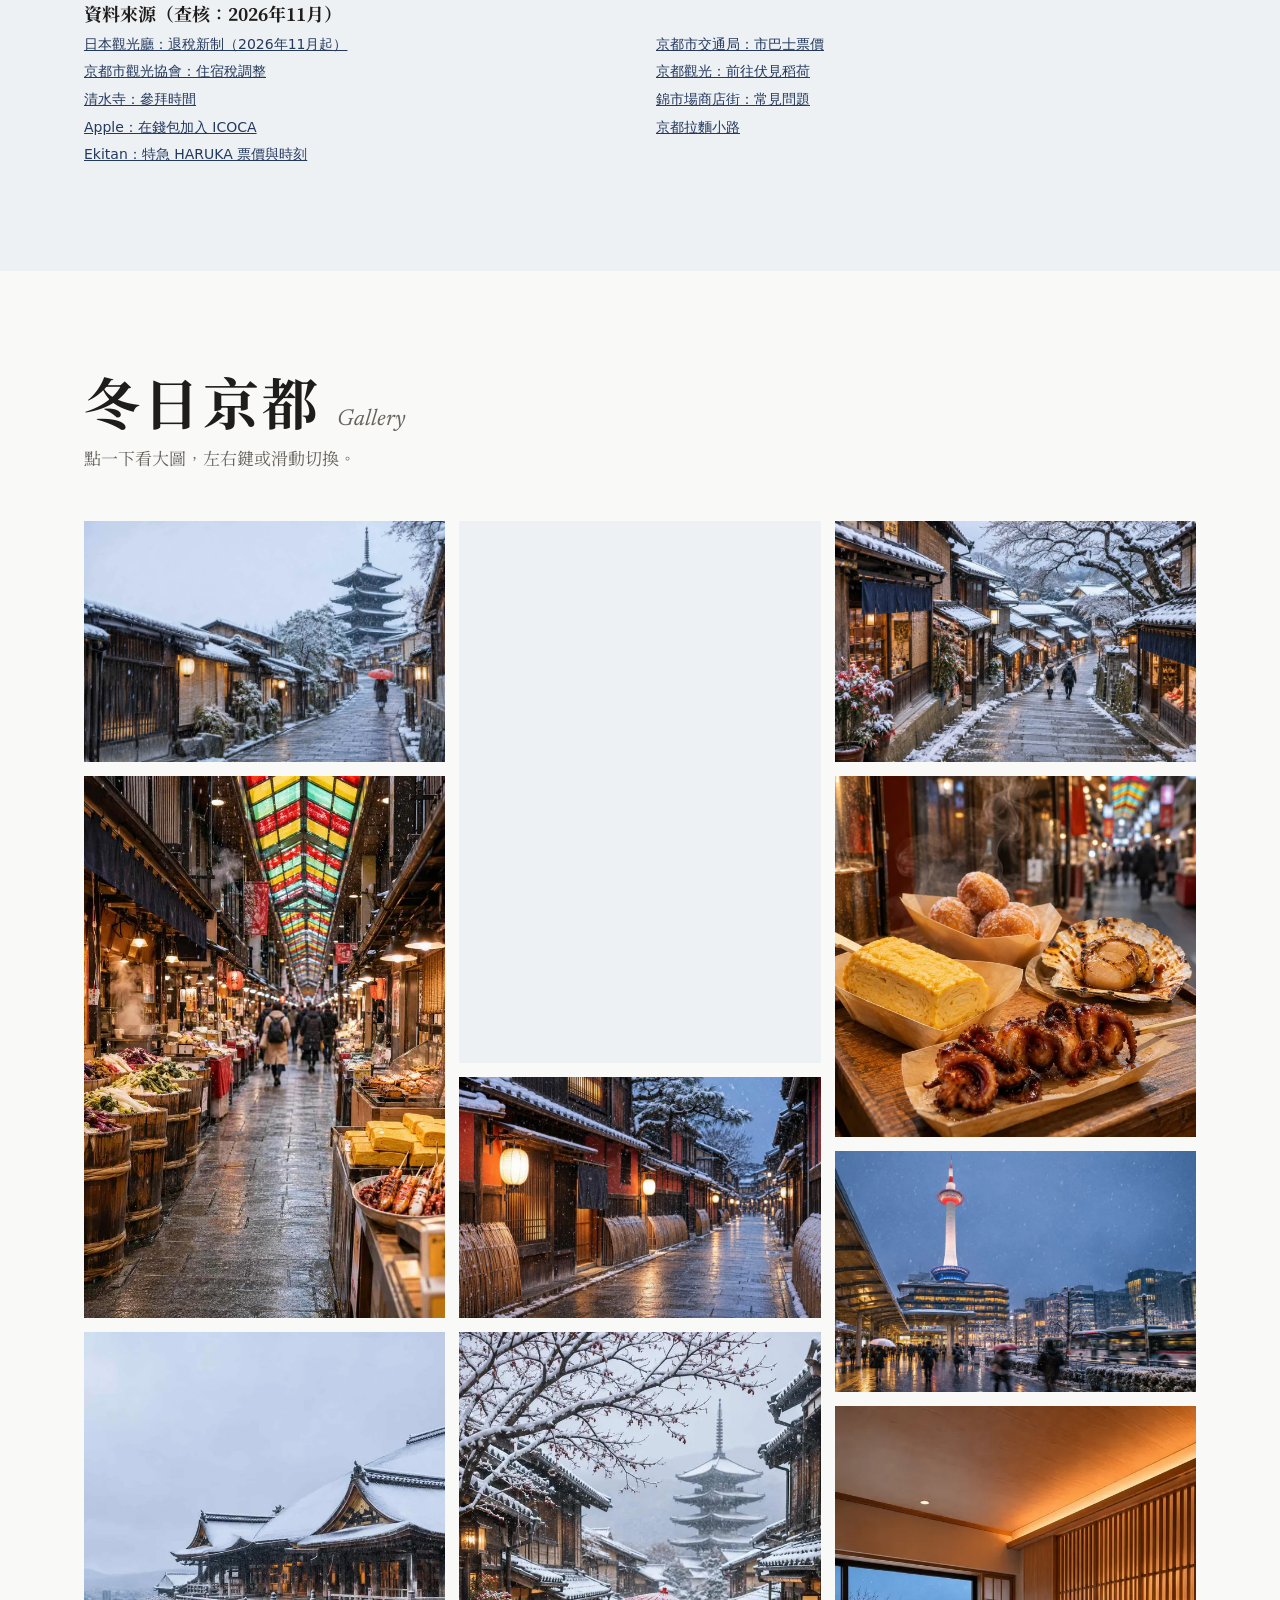
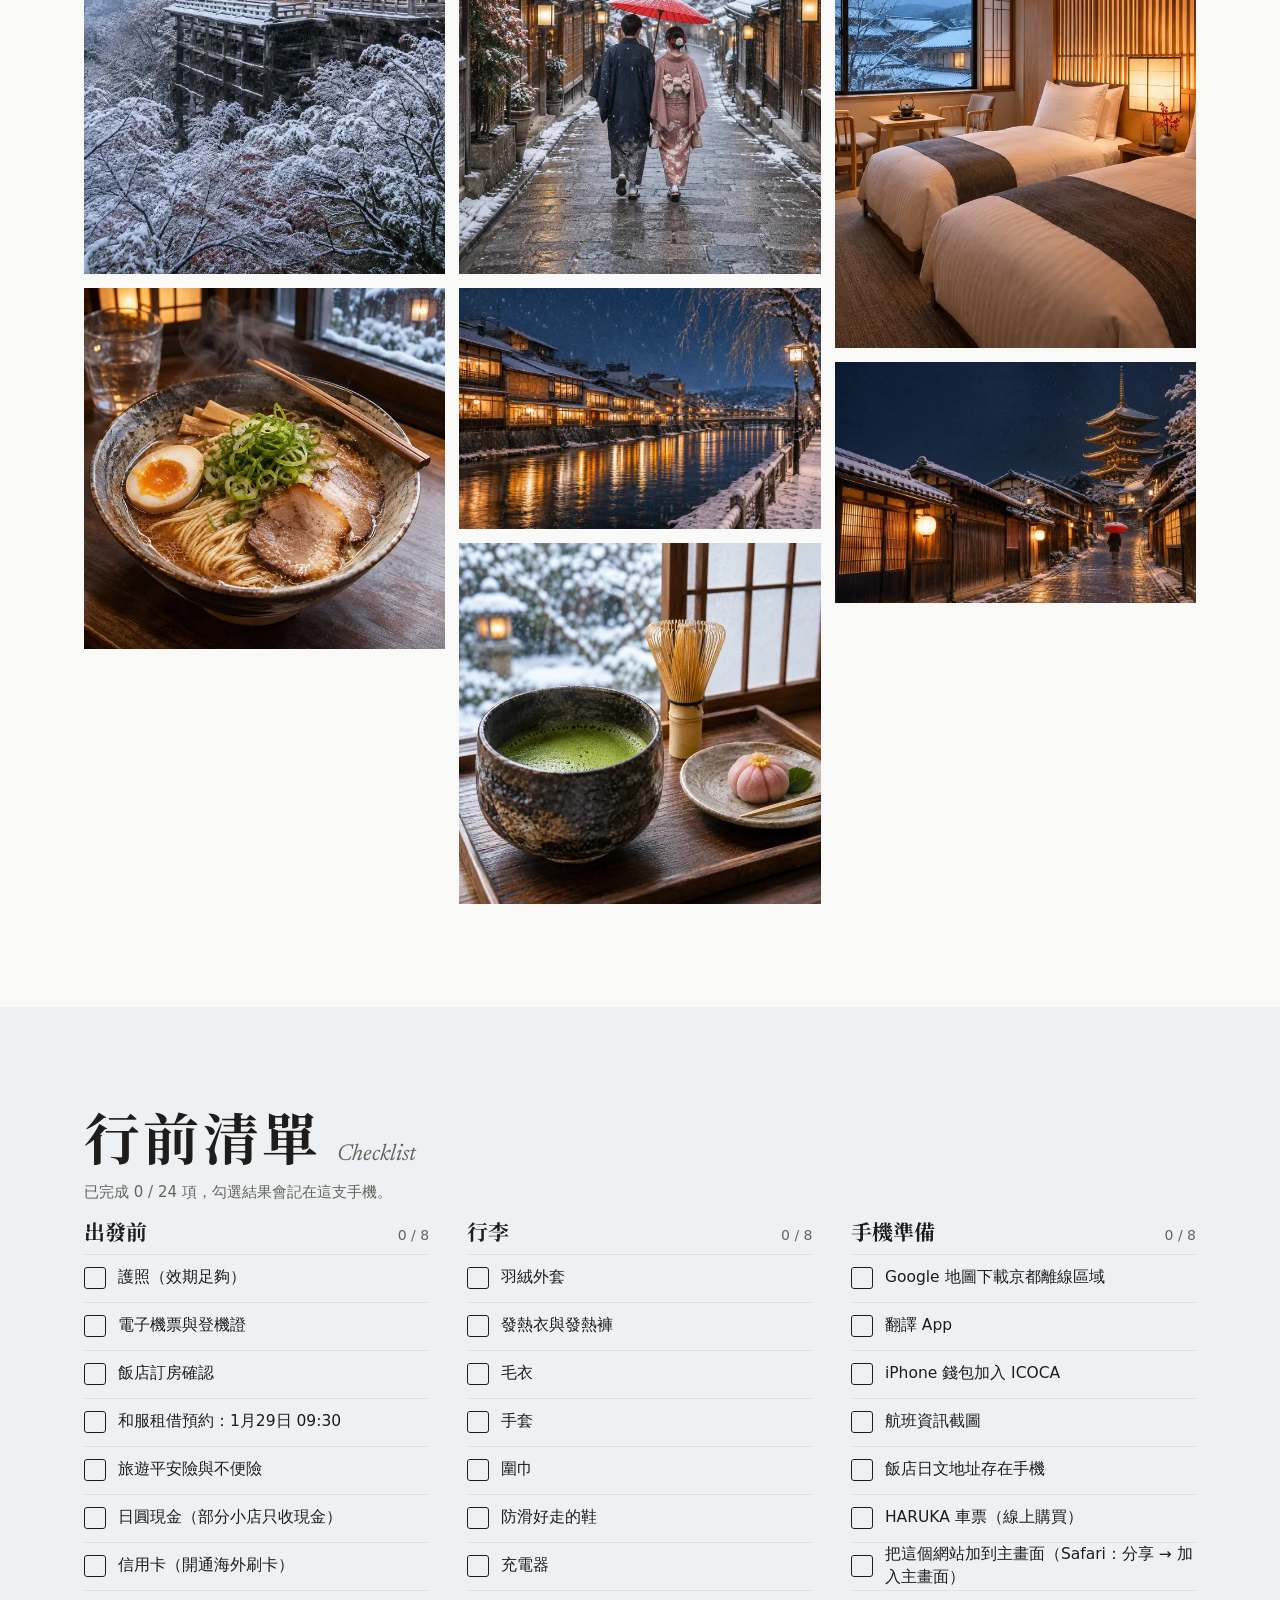
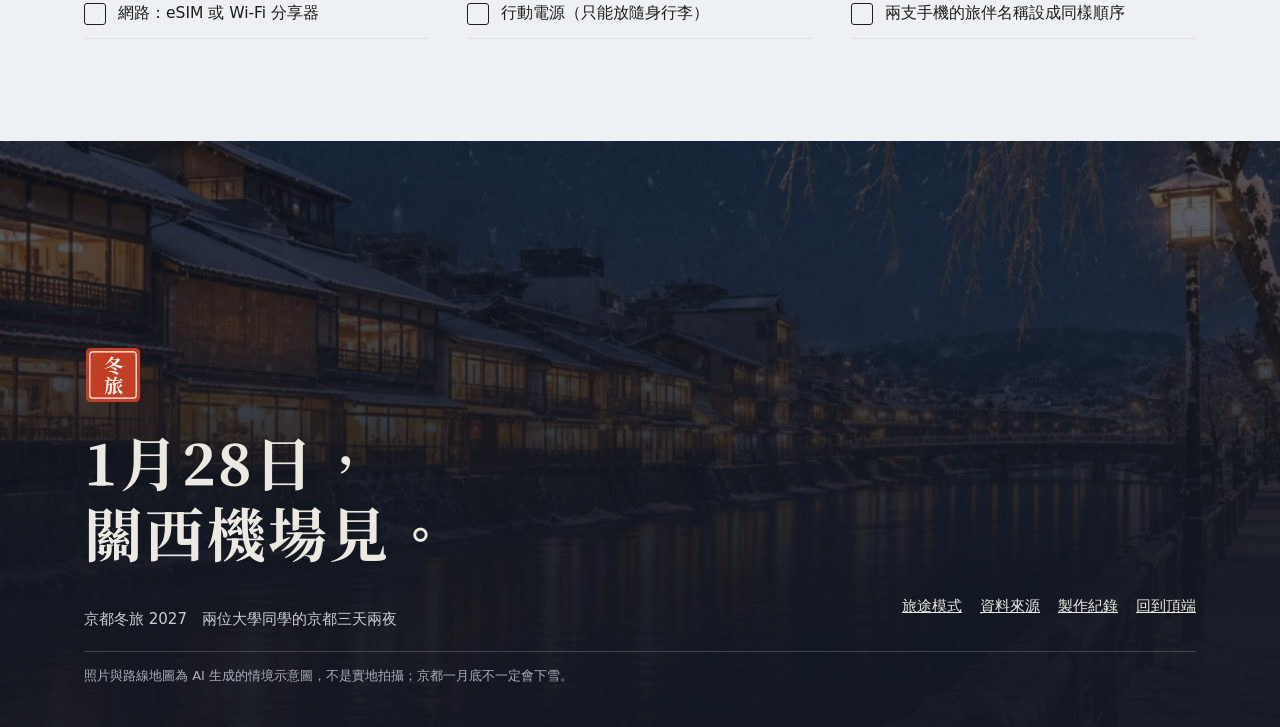
==== commit e7d58840: "v4.5：離線使用、兩人結算與記帳同步、日文小卡、分享預覽 - Offline: a service worker keeps pages, fonts and viewed photos on th" ====
--- a/index.html
+++ b/index.html
@@ -5,6 +5,22 @@
 <meta name="viewport" content="width=device-width, initial-scale=1">
 <title>京都冬旅 2027</title>
 <meta name="description" content="2027年1月28日至30日，兩位大學同學的京都三天兩夜：行程、地圖、預算記帳與旅途模式。">
+<meta property="og:type" content="website">
+<meta property="og:site_name" content="京都冬旅 2027">
+<meta property="og:title" content="京都冬旅 2027｜三天兩夜・冬日輕旅行">
+<meta property="og:description" content="1月28日至30日的京都行程、路線地圖、兩人記帳與旅途模式。">
+<meta property="og:url" content="https://netaaron.github.io/kyoto-winter-2027/">
+<meta property="og:image" content="https://netaaron.github.io/kyoto-winter-2027/assets/og.jpg">
+<meta property="og:image:width" content="1200">
+<meta property="og:image:height" content="630">
+<meta property="og:image:alt" content="雪中的八坂塔與京都石板坡道，寫著「京都 Kyoto A winter journey」">
+<meta name="twitter:card" content="summary_large_image">
+<meta name="theme-color" content="#F9F9F7" media="(prefers-color-scheme: light)">
+<meta name="theme-color" content="#111318" media="(prefers-color-scheme: dark)">
+<meta name="apple-mobile-web-app-title" content="京都冬旅">
+<link rel="manifest" href="manifest.webmanifest">
+<link rel="icon" type="image/png" sizes="48x48" href="assets/icons/favicon-48.png">
+<link rel="apple-touch-icon" href="assets/icons/apple-touch-icon.png">
 <link rel="preload" href="assets/fonts/chiron-sung-sub.woff2" as="font" type="font/woff2" crossorigin>
 <link rel="preload" href="assets/photos/hero-pagoda-1536.webp" as="image" media="(min-width: 1025px)">
 <link rel="stylesheet" href="assets/css/style.css">
@@ -132,7 +148,7 @@
       <div class="fseal"><svg viewBox="0 0 120 120" xmlns="http://www.w3.org/2000/svg" role="img" aria-label="印章 冬旅"><rect x="4" y="4" width="112" height="112" rx="10" style="fill:var(--shu,#CF4A2C)"/><rect x="12" y="12" width="96" height="96" rx="6" fill="none" stroke="#FBF7F0" stroke-width="2.5"/><text x="60" y="56" text-anchor="middle" font-size="40" font-family="Chiron Sung HK, Noto Serif TC, serif" font-weight="700" fill="#FBF7F0">冬</text><text x="60" y="98" text-anchor="middle" font-size="40" font-family="Chiron Sung HK, Noto Serif TC, serif" font-weight="700" fill="#FBF7F0">旅</text></svg></div>
       <p class="fbig">1月28日，<br>關西機場見。</p>
       <p class="fs">京都冬旅 2027　兩位大學同學的京都三天兩夜</p>
-      <div class="flinks"><a href="#travel">旅途模式</a><a href="#sources">資料來源</a><a href="#top">回到頂端</a></div>
+      <div class="flinks"><a href="#travel">旅途模式</a><a href="#sources">資料來源</a><a href="https://netaaron.github.io/kyoto-winter-2027/making-of/">製作紀錄</a><a href="#top">回到頂端</a></div>
       <p class="fnote" id="photoNote"></p>
     </div>
   </footer>
@@ -149,6 +165,9 @@
   <button class="lbn" id="lbNext" type="button" aria-label="下一張">›</button>
 </div>
 
+<div class="phr" id="phrDlg" hidden></div>
+<div class="sdlg" id="syncDlg" hidden></div>
+
 <script src="assets/js/data.js"></script>
 <script src="assets/js/app.js"></script>
 </body>
--- a/assets/css/style.css
+++ b/assets/css/style.css
@@ -430,3 +430,35 @@
 
 @media (prefers-reduced-motion:reduce){html{scroll-behavior:auto}#snow{display:none}*{transition:none!important}}
 @media print{.nav,.totop,.cue,#snow,.lb{display:none!important}.band{padding:24px 0}}
+
+/* ---------- v4.5: settlement, sync, phrase cards, offline note ---------- */
+.settle{margin-top:16px;padding:14px 16px;background:var(--tint);border-left:3px solid var(--pine)}
+.settle .st{margin:0;display:flex;flex-wrap:wrap;align-items:baseline;gap:2px 12px}
+.settle .st span{font:13px var(--sans);color:var(--mute)}
+.settle .st b{font:700 19px/1.45 var(--zh)}
+.sn{margin:4px 0 0;font:13px/1.65 var(--sans);color:var(--mute)}
+.sbtns{display:flex;flex-wrap:wrap;gap:8px;margin-top:12px}
+.offl{margin:4px 0 0;font:13.5px/1.65 var(--sans);color:var(--mute);max-width:46em}
+.offl:empty{display:none}
+.tvnote{margin:0 0 10px;font:13.5px/1.6 var(--sans);color:var(--mute)}
+.qform #qCat,.qform #qWho,.qform #qAdd{grid-column:1/-1}
+.qsum b.sm{font:700 15.5px/1.45 var(--zh);text-align:right}
+.copyrow p{min-width:0;overflow-wrap:anywhere}
+.copyrow .btn{flex:none}
+.phrs{display:flex;flex-wrap:wrap;gap:8px}
+.phb{min-height:42px;padding:0 15px;border:1px solid var(--line);border-radius:99px;background:var(--bg);font:600 14.5px var(--sans);color:var(--ink);cursor:pointer}
+.phb:hover{border-color:var(--ink)}
+.phr{position:fixed;inset:0;z-index:80;background:#FFFFFF;color:#1F1D1B;display:grid;place-items:center;padding:24px max(5vw,20px);overflow:auto}
+.phr[hidden],.sdlg[hidden]{display:none}
+.phin{width:100%;max-width:900px;text-align:center}
+.phr .ja{margin:0;font:700 clamp(34px,7.4vw,72px)/1.38 "Hiragino Sans","Hiragino Kaku Gothic ProN","Noto Sans JP","Yu Gothic","Meiryo",sans-serif;word-break:auto-phrase;overflow-wrap:anywhere}
+.phr .jaaddr{margin:20px 0 0;font:600 clamp(21px,4.2vw,34px)/1.55 "Hiragino Sans","Hiragino Kaku Gothic ProN","Noto Sans JP","Yu Gothic","Meiryo",sans-serif;overflow-wrap:anywhere}
+.phr .ro{margin:24px 0 0;font:italic 400 clamp(17px,2.2vw,22px)/1.45 var(--latin);color:#66635D}
+.phr .zhm{margin:6px 0 0;font:500 clamp(17px,2.2vw,21px)/1.5 var(--sans);color:#66635D}
+.phnav{display:flex;justify-content:center;flex-wrap:wrap;gap:10px;margin-top:34px}
+.phr .btn{border-color:#1F1D1B;color:#1F1D1B;background:#fff}
+.phr .btn.solid{background:#1F1D1B;color:#fff}
+.sdlg{position:fixed;inset:0;z-index:80;background:rgba(10,12,18,.55);display:grid;place-items:center;padding:20px}
+.dlg{width:100%;max-width:520px;background:var(--card);color:var(--ink);padding:24px;border-top:3px solid var(--shu);box-shadow:0 20px 60px rgba(0,0,0,.3)}
+.dlg h2{margin:0 0 6px;font:700 24px/1.3 var(--zh)}
+.dlg p{margin:8px 0 0;font:15.5px/1.7 var(--sans)}
